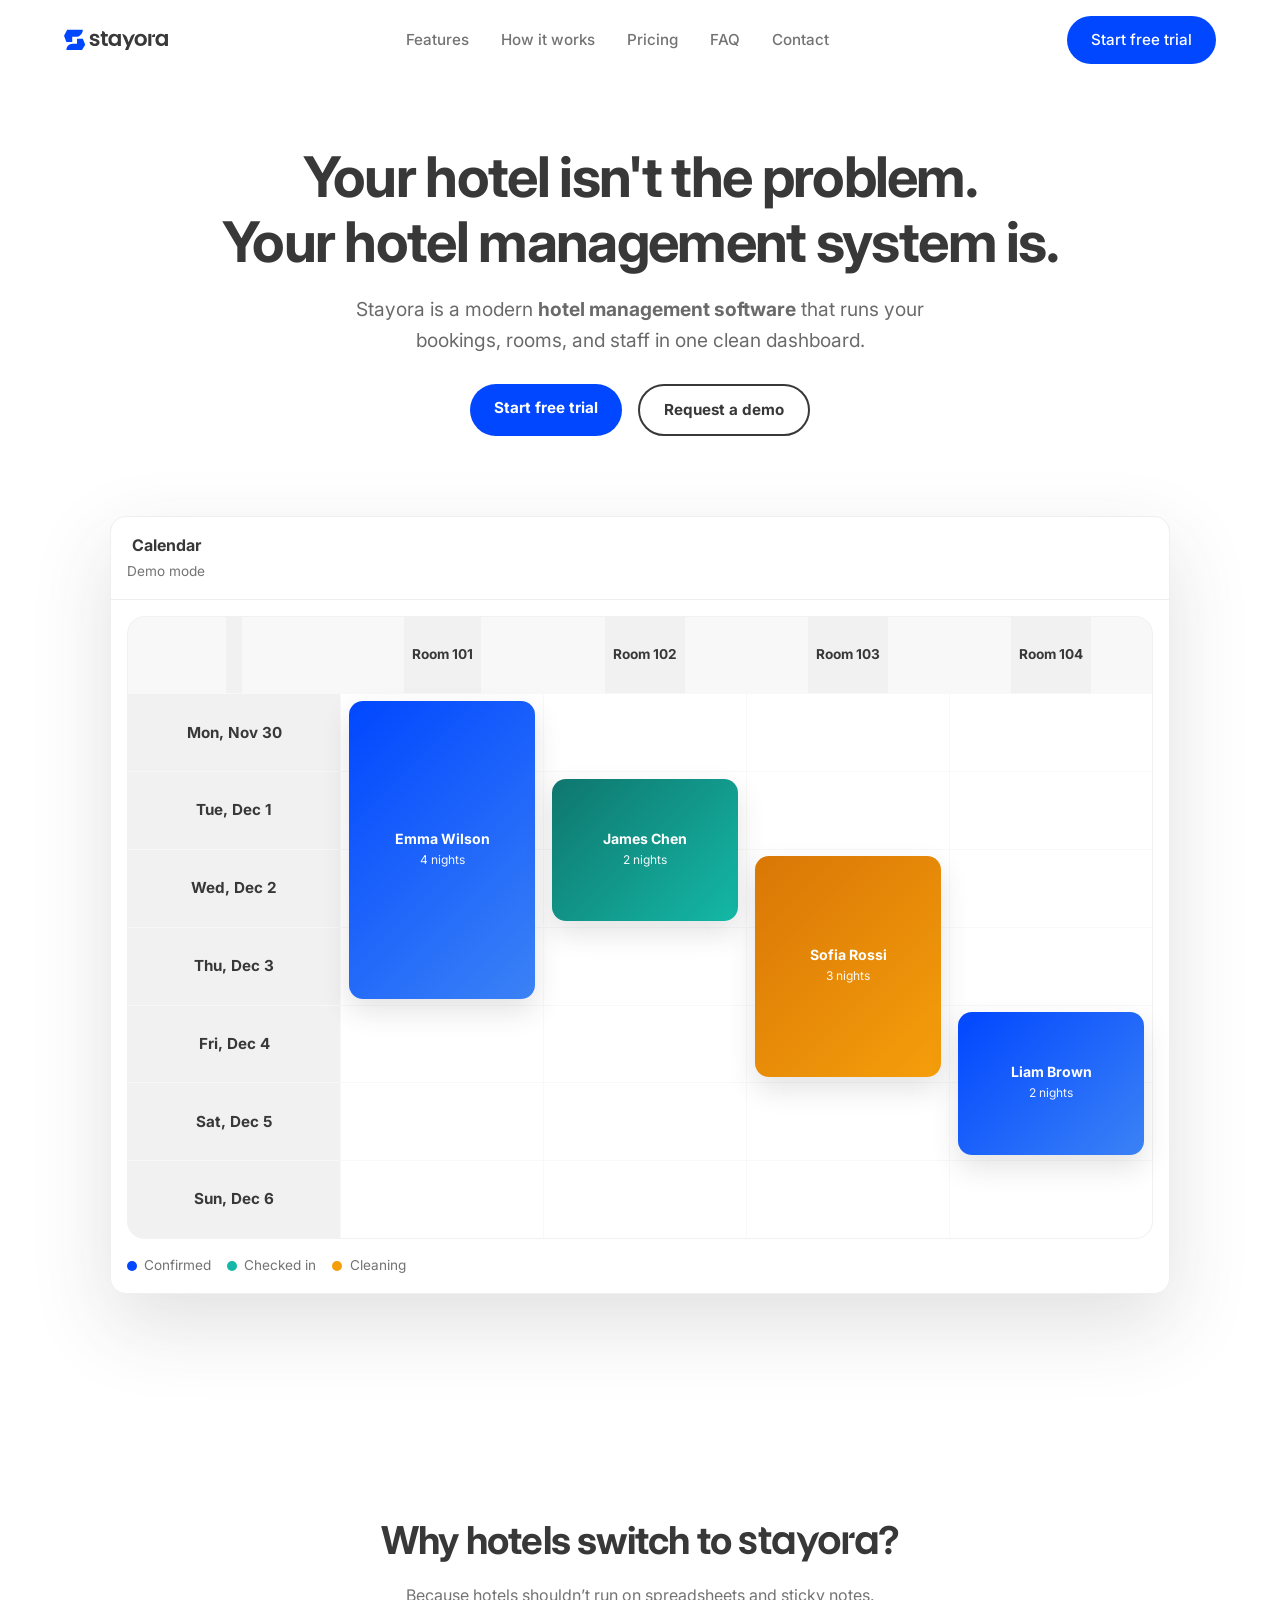
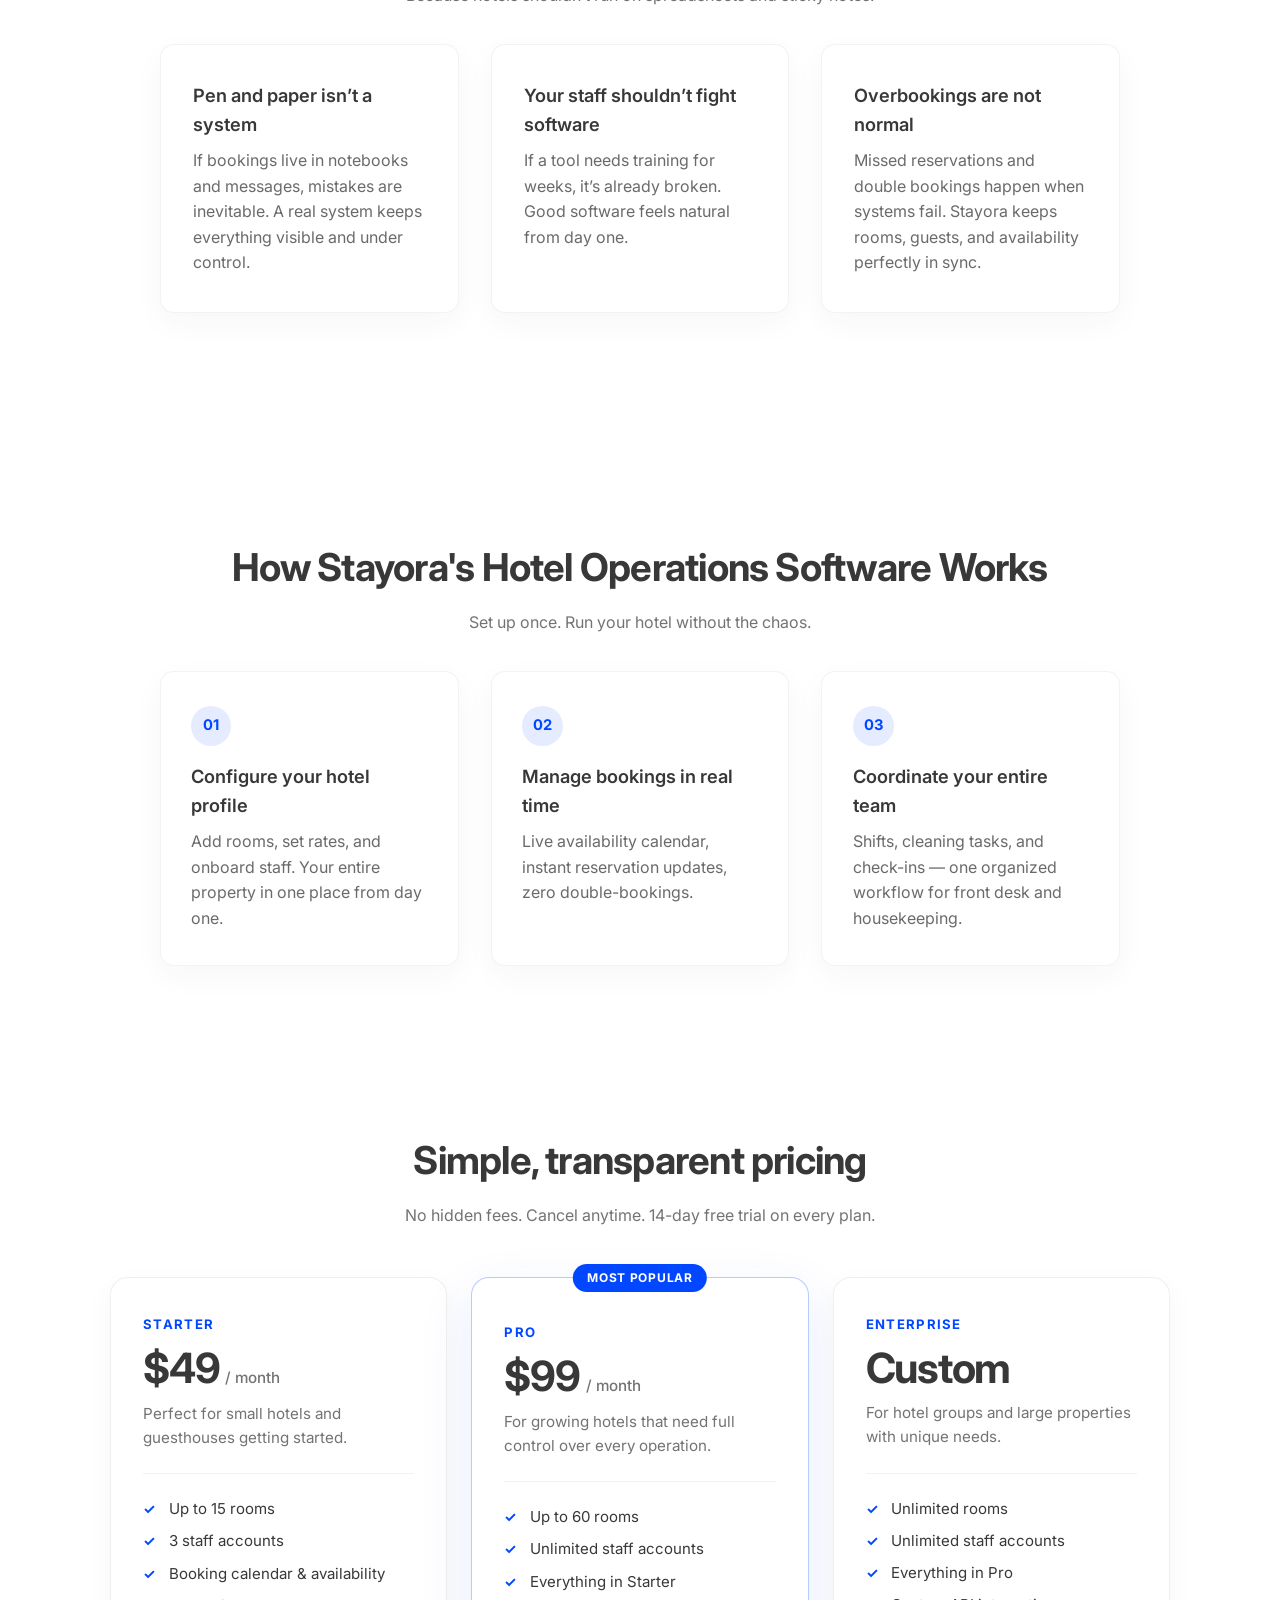
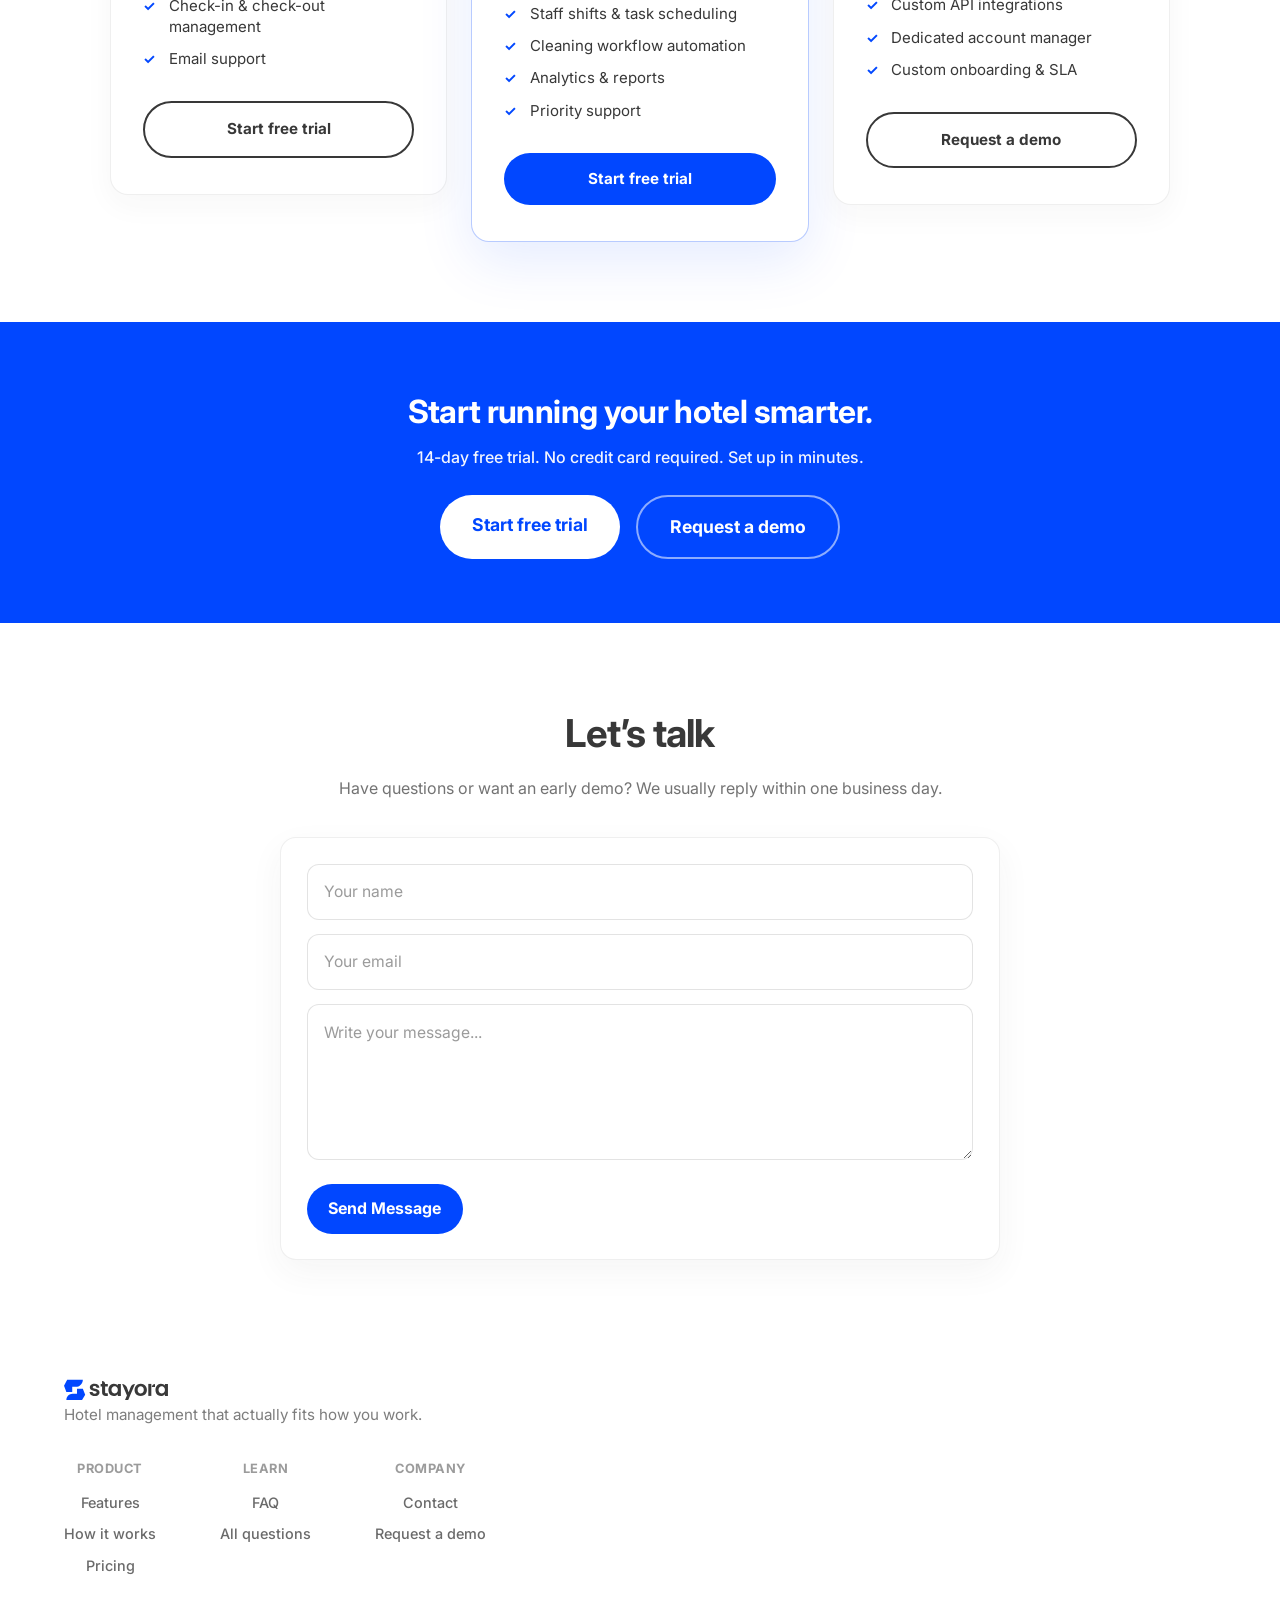
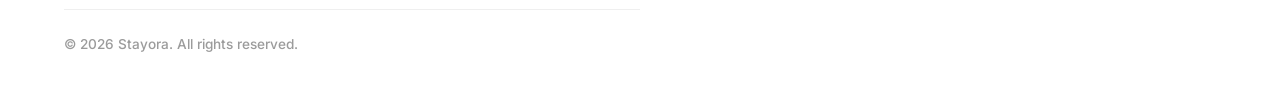
==== index.html @ c115a3bd "resend api key" ====
<!DOCTYPE html>
<html lang="en">
<head>
    <meta charset="UTF-8">
    <meta name="viewport" content="width=device-width, initial-scale=1.0">
    <title>Stayora – Hotel Management Software for Modern Teams</title>
    <meta name="description" content="Stayora is a hotel management platform that runs your bookings, rooms, and staff in one clean dashboard. Plans from $49/month. 14-day free trial, no credit card required.">
    <meta name="keywords" content="hotel management software, hotel PMS, property management system, booking management, hotel staff management, room availability, hotel dashboard">
    <meta name="author" content="Stayora">
    <meta name="robots" content="index, follow, max-snippet:-1, max-image-preview:large, max-video-preview:-1">
    <meta name="theme-color" content="#0f172a">
    <meta name="format-detection" content="telephone=no">
    <link rel="canonical" href="https://www.stayora.ro/">


    <meta property="og:type" content="website">
    <meta property="og:url" content="https://www.stayora.ro/">
    <meta property="og:site_name" content="Stayora">
    <meta property="og:title" content="Stayora – Hotel Management Software for Modern Teams">
    <meta property="og:description" content="Stayora centralizes bookings, rooms, and staff in one clean dashboard. Stop managing chaos — run your hotel the smart way.">
    <meta property="og:image" content="https://www.stayora.ro/public/og-image.png">
    <meta property="og:image:width" content="1200">
    <meta property="og:image:height" content="630">
    <meta property="og:image:alt" content="Stayora hotel management dashboard">
    <meta property="og:locale" content="en_US">

    <meta name="twitter:card" content="summary_large_image">
    <meta name="twitter:site" content="@stayora">
    <meta name="twitter:title" content="Stayora – Hotel Management Software for Modern Teams">
    <meta name="twitter:description" content="Stayora centralizes bookings, rooms, and staff in one clean dashboard. Stop managing chaos — run your hotel the smart way.">
    <meta name="twitter:image" content="https://www.stayora.ro/public/og-image.png">
    <meta name="twitter:image:alt" content="Stayora hotel management dashboard">


    <script type="application/ld+json">
    [
      {
        "@context": "https://schema.org",
        "@type": "WebSite",
        "@id": "https://www.stayora.ro/#website",
        "url": "https://www.stayora.ro/",
        "name": "Stayora",
        "description": "Hotel management software for modern teams",
        "publisher": { "@id": "https://www.stayora.ro/#organization" }
      },
      {
        "@context": "https://schema.org",
        "@type": "Organization",
        "@id": "https://www.stayora.ro/#organization",
        "name": "Stayora",
        "url": "https://www.stayora.ro",
        "logo": {
          "@type": "ImageObject",
          "url": "https://www.stayora.ro/public/logo.svg",
          "width": 200,
          "height": 50
        },
        "contactPoint": {
          "@type": "ContactPoint",
          "contactType": "customer support",
          "availableLanguage": "English"
        }
      },
      {
        "@context": "https://schema.org",
        "@type": "SoftwareApplication",
        "@id": "https://www.stayora.ro/#software",
        "name": "Stayora",
        "url": "https://www.stayora.ro",
        "description": "Stayora is a hotel management platform that centralizes bookings, rooms, and staff in one clean dashboard. Built for modern hotels.",
        "applicationCategory": "BusinessApplication",
        "operatingSystem": "Web",
        "featureList": [
          "Booking management",
          "Room availability calendar",
          "Real-time hotel dashboard",
          "Staff coordination",
          "Check-in and check-out management",
          "Cleaning workflow automation"
        ],
        "offers": [
          {
            "@type": "Offer",
            "name": "Starter",
            "price": "49",
            "priceCurrency": "USD",
            "priceSpecification": {
              "@type": "UnitPriceSpecification",
              "price": "49",
              "priceCurrency": "USD",
              "unitText": "MONTH"
            },
            "description": "For small hotels up to 15 rooms. 14-day free trial included."
          },
          {
            "@type": "Offer",
            "name": "Pro",
            "price": "99",
            "priceCurrency": "USD",
            "priceSpecification": {
              "@type": "UnitPriceSpecification",
              "price": "99",
              "priceCurrency": "USD",
              "unitText": "MONTH"
            },
            "description": "For growing hotels up to 60 rooms. Unlimited staff. Priority support."
          },
          {
            "@type": "Offer",
            "name": "Enterprise",
            "description": "For hotel groups. Unlimited rooms. Custom integrations. Dedicated account manager."
          }
        ],
        "audience": {
          "@type": "Audience",
          "audienceType": "Boutique hotels, guesthouses, independent hotels, B&Bs, small hotel groups"
        },
        "keywords": "hotel management software, hotel PMS, property management system, hotel booking system, hotel operations software, hotel management system",
        "inLanguage": "en",
        "publisher": { "@id": "https://www.stayora.ro/#organization" }
      },
      {
        "@context": "https://schema.org",
        "@type": "FAQPage",
        "@id": "https://www.stayora.ro/#faq",
        "mainEntity": [
          {
            "@type": "Question",
            "name": "What is hotel management software?",
            "acceptedAnswer": {
              "@type": "Answer",
              "text": "Hotel management software is a digital platform that centralizes all core hotel operations — reservations, room availability, guest check-ins and check-outs, staff scheduling, and housekeeping — into a single system. Also referred to as a hotel PMS (Property Management System), it replaces fragmented tools like spreadsheets and paper logs and is the operational backbone of any well-run property."
            }
          },
          {
            "@type": "Question",
            "name": "Is Stayora a property management system (PMS)?",
            "acceptedAnswer": {
              "@type": "Answer",
              "text": "Yes. Stayora is a cloud-based hotel property management system (PMS) designed for independent hotels, boutique properties, and guesthouses. It covers core PMS functions — reservation management, room availability, front desk operations, and guest records — plus built-in staff coordination and housekeeping workflows."
            }
          },
          {
            "@type": "Question",
            "name": "Is Stayora suitable for small hotels and guesthouses?",
            "acceptedAnswer": {
              "@type": "Answer",
              "text": "Absolutely. Stayora was built for small and independent properties. The Starter plan supports up to 15 rooms and is used by B&Bs, guesthouses, boutique hotels, and small inns. Unlike legacy PMS systems that take months to configure, Stayora can be up and running the same afternoon you sign up."
            }
          },
          {
            "@type": "Question",
            "name": "How does Stayora prevent hotel overbookings?",
            "acceptedAnswer": {
              "@type": "Answer",
              "text": "Stayora maintains a real-time availability calendar that updates instantly when a reservation is created, modified, or cancelled. Every room's status is always visible to the entire team, eliminating the double-booking errors that occur when managing reservations across disconnected tools."
            }
          },
          {
            "@type": "Question",
            "name": "What is the difference between Stayora and a traditional hotel PMS?",
            "acceptedAnswer": {
              "@type": "Answer",
              "text": "Traditional hotel PMS systems are legacy software requiring on-premise installation, expensive licensing, and weeks of staff training. Stayora is a modern cloud-based hotel management system with transparent monthly pricing from $49, no installation needed, and an interface staff can learn in a day — plus built-in housekeeping and staff management."
            }
          },
          {
            "@type": "Question",
            "name": "Can I manage hotel housekeeping and staff schedules with Stayora?",
            "acceptedAnswer": {
              "@type": "Answer",
              "text": "Yes. The Pro and Enterprise plans include full staff coordination: shift scheduling, task assignment, and housekeeping status tracking — all visible from the same dashboard your front desk uses for bookings."
            }
          },
          {
            "@type": "Question",
            "name": "How does hotel booking management work in Stayora?",
            "acceptedAnswer": {
              "@type": "Answer",
              "text": "Stayora's hotel booking management system gives you a real-time visual calendar of every room and reservation. You can create bookings, move reservations, adjust dates, mark check-ins, and trigger housekeeping from a single drag-and-drop interface that updates instantly across your entire team."
            }
          }
        ]
      }
    ]
    </script>

    <link rel="preconnect" href="https://fonts.googleapis.com">
    <link rel="preconnect" href="https://fonts.gstatic.com" crossorigin>
    <link href="https://fonts.googleapis.com/css2?family=Inter:ital,wght@0,400;0,500;0,600;0,700;1,400&display=swap" rel="stylesheet">
    <link rel="stylesheet" href="style.css">
    <link rel="icon" href="public/iconWebPhoto.svg" type="image/svg+xml">
</head>
<body class="load-wrap">
    <span id="top" class="page-top-anchor" aria-hidden="true"></span>
    <div class="header-sticky">
    <header class="header load-reveal">
        <a href="#top" class="logo logo-home" aria-label="Stayora – go to top">
            <img src="public/logo.svg" alt="Stayora logo">
        </a>
        <nav class="nav" id="main-nav" aria-label="Main navigation">
            <div class="nav-links">
                <a href="#features" class="nav-link">Features</a>
                <a href="#howItWorks" class="nav-link">How it works</a>
                <a href="#pricing" class="nav-link">Pricing</a>
                <a href="faq.html" class="nav-link">FAQ</a>
                <a href="#contact" class="nav-link" data-inquiry="Contact">Contact</a>
            </div>
            <a href="#pricing" class="btn-primary btn-header">Start free trial</a>
        </nav>
    </header>
    </div>

    <main id="main-content">
    <section class="hero hero-with-demo">
        <div class="hero-inner load-reveal">
            <h1>Your hotel isn't the problem.<br>Your hotel management system is.</h1>
    
            <p class="hero-sub">
                Stayora is a modern <strong>hotel management software</strong> that runs your bookings, rooms, and staff in one clean dashboard.
            </p>
    
            <div class="hero-ctas">
                <a href="#pricing" class="btn-primary">Start free trial</a>
                <a href="#contact" class="btn-secondary" data-inquiry="Demo request">Request a demo</a>
            </div>
        </div>
    
        <div class="hero-demo reveal">
            <div class="calendar-demo-shell">
                
                <div class="calendar-demo-topbar">
                    <div class="calendar-demo-title">
                        <strong>Calendar</strong>
                        <span>Demo mode</span>
                    </div>
                </div>
    
                <div class="calendar-board-wrap">
                    <div class="calendar-board" id="calendarBoard">
                        <div class="calendar-grid" id="calendarGrid"></div>
                        <div class="calendar-bookings-layer" id="calendarBookingsLayer"></div>
                    </div>
                </div>
    
                <div class="calendar-demo-legend">
                    <span><i class="legend-dot confirmed"></i> Confirmed</span>
                    <span><i class="legend-dot checkedin"></i> Checked in</span>
                    <span><i class="legend-dot cleaning"></i> Cleaning</span>
                </div>
            </div>
        </div>
    </section>

    <section class="why-section reveal" id="features">
        <div class="why-inner">
            <h2 class="why-heading">Why hotels switch to <span class="why-brand"><img src="./public/writing.svg" alt="Stayora" width="120" height="28"></span>?</h2>
            <p class="how-sub">Because hotels shouldn’t run on spreadsheets and sticky notes.</p>
            <div class="why-grid">
                <div class="why-item">
                    <h3>Pen and paper isn’t a system</h3>
                    <p>If bookings live in notebooks and messages, mistakes are inevitable. A real system keeps everything visible and under control.</p>
                </div>
                <div class="why-item">
                    <h3>Your staff shouldn’t fight software</h3>
                    <p>If a tool needs training for weeks, it’s already broken. Good software feels natural from day one.</p>
                </div>
                <div class="why-item">
                    <h3>Overbookings are not normal</h3>
                    <p>Missed reservations and double bookings happen when systems fail. Stayora keeps rooms, guests, and availability perfectly in sync.</p>
                </div>
            </div>
        </div>
    </section>


    <section class="how-section reveal" id="howItWorks">
        <div class="how-inner">
            <h2>How Stayora's Hotel Operations Software Works</h2>
            <p class="how-sub">Set up once. Run your hotel without the chaos.</p>

            <div class="how-steps">
                <article class="how-step">
                    <span class="how-step-number">01</span>
                    <h3>Configure your hotel profile</h3>
                    <p>Add rooms, set rates, and onboard staff. Your entire property in one place from day one.</p>
                </article>

                <article class="how-step">
                    <span class="how-step-number">02</span>
                    <h3>Manage bookings in real time</h3>
                    <p>Live availability calendar, instant reservation updates, zero double-bookings.</p>
                </article>

                <article class="how-step">
                    <span class="how-step-number">03</span>
                    <h3>Coordinate your entire team</h3>
                    <p>Shifts, cleaning tasks, and check-ins — one organized workflow for front desk and housekeeping.</p>
                </article>
            </div>
        </div>
    </section>


    <section class="pricing-section reveal" id="pricing" aria-labelledby="pricing-heading">
        <div class="pricing-inner">
            <h2 id="pricing-heading">Simple, transparent pricing</h2>
            <p class="how-sub">No hidden fees. Cancel anytime. 14-day free trial on every plan.</p>

            <div class="pricing-grid">

                <div class="pricing-card">
                    <span class="pricing-tier">Starter</span>
                    <div class="pricing-amount">
                        <span class="pricing-price">$49</span>
                        <span class="pricing-period">&thinsp;/ month</span>
                    </div>
                    <p class="pricing-desc">Perfect for small hotels and guesthouses getting started.</p>
                    <ul class="pricing-features">
                        <li>Up to 15 rooms</li>
                        <li>3 staff accounts</li>
                        <li>Booking calendar &amp; availability</li>
                        <li>Check-in &amp; check-out management</li>
                        <li>Email support</li>
                    </ul>
                    <a href="#contact" class="btn-secondary pricing-btn" data-inquiry="Offer: Starter free trial">Start free trial</a>
                </div>

                <div class="pricing-card pricing-card--featured">
                    <span class="pricing-badge">Most popular</span>
                    <span class="pricing-tier">Pro</span>
                    <div class="pricing-amount">
                        <span class="pricing-price">$99</span>
                        <span class="pricing-period">&thinsp;/ month</span>
                    </div>
                    <p class="pricing-desc">For growing hotels that need full control over every operation.</p>
                    <ul class="pricing-features">
                        <li>Up to 60 rooms</li>
                        <li>Unlimited staff accounts</li>
                        <li>Everything in Starter</li>
                        <li>Staff shifts &amp; task scheduling</li>
                        <li>Cleaning workflow automation</li>
                        <li>Analytics &amp; reports</li>
                        <li>Priority support</li>
                    </ul>
                    <a href="#contact" class="btn-primary pricing-btn" data-inquiry="Offer: Pro free trial">Start free trial</a>
                </div>

                <div class="pricing-card">
                    <span class="pricing-tier">Enterprise</span>
                    <div class="pricing-amount">
                        <span class="pricing-price">Custom</span>
                    </div>
                    <p class="pricing-desc">For hotel groups and large properties with unique needs.</p>
                    <ul class="pricing-features">
                        <li>Unlimited rooms</li>
                        <li>Unlimited staff accounts</li>
                        <li>Everything in Pro</li>
                        <li>Custom API integrations</li>
                        <li>Dedicated account manager</li>
                        <li>Custom onboarding &amp; SLA</li>
                    </ul>
                    <a href="#contact" class="btn-secondary pricing-btn" data-inquiry="Offer: Enterprise demo">Request a demo</a>
                </div>

            </div>
        </div>
    </section>

    

    <section class="cta-final reveal" id="cta">
        <h2>Start running your hotel smarter.</h2>
        <p>14-day free trial. No credit card required. Set up in minutes.</p>
        <div class="cta-buttons">
            <a href="#pricing" class="btn-primary btn-large">Start free trial</a>
            <a href="#contact" class="btn-outline btn-large" data-inquiry="Demo request">Request a demo</a>
        </div>
    </section>



    <section class="contact-section reveal" id="contact">
        <div class="contact-inner">
            <h2>Let’s talk</h2>
            <p class="contact-sub">
                Have questions or want an early demo? We usually reply within one business day.
            </p>
    
            <form class="contact-form">
                <input type="hidden" name="inquiryType" value="General contact">
                <div class="form-row">
                    <input class="contact-input" type="text" name="name" placeholder="Your name" required>
                </div>
    
                <div class="form-row">
                    <input class="contact-input" type="email" name="email" placeholder="Your email" required>
                </div>
    
                <div class="form-row">
                    <textarea class="contact-textarea" name="message" placeholder="Write your message..." rows="5" required></textarea>
                </div>
    
                <button type="submit" class="contact-btn">Send Message</button>
            </form>
        </div>
    </section>

    </main>

    <footer class="footer reveal" id="site-footer">
        <div class="footer-brand">
            <a href="#top" class="logo logo-home" aria-label="Stayora – go to top">
                <img src="public/logo.svg" alt="Stayora logo">
            </a>
            <p class="footer-tagline">Hotel management that actually fits how you work.</p>
        </div>
        <div class="footer-links">
            <div class="footer-col">
                <span class="footer-col-title">Product</span>
                <a href="#features">Features</a>
                <a href="#howItWorks">How it works</a>
                <a href="#pricing">Pricing</a>
            </div>
            <div class="footer-col">
                <span class="footer-col-title">Learn</span>
                <a href="faq.html">FAQ</a>
                <a href="faq.html#faq">All questions</a>
            </div>
            <div class="footer-col">
                <span class="footer-col-title">Company</span>
                <a href="#contact" data-inquiry="Contact">Contact</a>
                <a href="#contact" data-inquiry="Demo request">Request a demo</a>
            </div>
        </div>
        <div class="footer-bottom">
            <p class="footer-copy">© 2026 Stayora. All rights reserved.</p>
        </div>
    </footer>
    <script src="script.js"></script>
</body>
</html>
---- style.css ----
:root {
    --color-primary: #0147ff;
    --color-primary-hover: #013fe3;
    --color-text: #383838;
    --color-text-muted: rgba(56, 56, 56, 0.7);
}

* {
    margin: 0;
    padding: 0;
    box-sizing: border-box;
}

html {
    scroll-behavior: smooth;
}

body {
    font-family: "Inter", sans-serif;
    font-weight: 400;
    color: var(--color-text);
    /* background: linear-gradient(
        165deg,
        rgba(1, 71, 255, 0.14) 0%,
        rgba(1, 71, 255, 0.1) 22%,
        rgba(255, 255, 255, 1) 46%,
        rgba(1, 71, 255, 0.07) 70%,
        rgba(255, 255, 255, 1) 100%
    ); */
    background:white; 
    background-attachment: fixed;
    min-height: 100vh;
    line-height: 1.6;
    -webkit-font-smoothing: antialiased;
}

a {
    color: inherit;
    text-decoration: none;
}

button {
    font-family: inherit;
    cursor: pointer;
}

.page-top-anchor {
    position: absolute;
    top: 0;
    left: 0;
    width: 1px;
    height: 1px;
    pointer-events: none;
}

#features,
#howItWorks,
#pricing,
#about,
#faq,
#contact {
    scroll-margin-top: 96px;
}

.header-sticky {
    position: sticky;
    top: 0;
    z-index: 100;
    background: #fff;
    border-bottom: 1px solid transparent;
    transition: border-color 0.2s, box-shadow 0.2s;
}

.header-sticky.is-scrolled {
    border-bottom-color: rgba(56, 56, 56, 0.08);
    box-shadow: 0 1px 0 rgba(56, 56, 56, 0.04);
}

.header {
    display: grid;
    grid-template-columns: auto 1fr auto;
    align-items: center;
    max-width: 1200px;
    margin: 0 auto;
    padding: 1rem 1.5rem;
}

.logo {
    justify-self: start;
    display: flex;
    align-items: center;
    height: 100%;
}

.logo img {
    height: 28px;
    width: auto;
    display: block;
    object-fit: contain;
    transition: transform 0.2s ease, opacity 0.2s ease;
}

.logo img:hover {
    transform: scale(1.03);
    opacity: 0.9;
}

.nav {
    display: contents;
}

.nav-links {
    display: flex;
    gap: 2rem;
    justify-content: center;
}

.nav a {
    font-size: 0.95rem;
    font-weight: 500;
    color: var(--color-text-muted);
    transition: color 0.2s;
}

.nav a:hover {
    color: var(--color-text);
}

.nav .nav-link {
    opacity: 0;
    transform: translateY(-10px);
    transition: opacity 0.4s ease-out, transform 0.4s ease-out, color 0.2s;
}

.load-wrap.loaded .nav .nav-link:nth-child(1) { transition-delay: 0.08s; }
.load-wrap.loaded .nav .nav-link:nth-child(2) { transition-delay: 0.14s; }
.load-wrap.loaded .nav .nav-link:nth-child(3) { transition-delay: 0.2s; }
.load-wrap.loaded .nav .nav-link:nth-child(4) { transition-delay: 0.26s; }

.load-wrap.loaded .nav .nav-link {
    opacity: 1;
    transform: translateY(0);
}

.btn-primary {
    display: inline-block;
    padding: 0.75rem 1.5rem;
    background: var(--color-primary);
    color: #fff;
    font-weight: 700;
    font-size: 0.95rem;
    border: none;
    border-radius: 999px;
    transition: background 0.2s, transform 0.15s;
}

.btn-primary:hover {
    background: var(--color-primary-hover);
    transform: translateY(-1px);
}

.btn-secondary {
    display: inline-block;
    padding: 0.75rem 1.5rem;
    background: transparent;
    color: var(--color-text);
    font-weight: 700;
    font-size: 0.95rem;
    border: 2px solid var(--color-text);
    border-radius: 999px;
    transition: background 0.2s, color 0.2s;
}

.btn-secondary:hover {
    background: var(--color-text);
    color: #fff;
}

.btn-header {
    margin-left: auto;
}

.nav .btn-primary {
    color: #fff;
    margin-left: auto;
}

.nav .btn-primary:hover {
    color: #fff;
}

.btn-large {
    padding: 1rem 2rem;
    font-size: 1.1rem;
}

.cta-waitlist {
    justify-self: end;
}

.hero {
    max-width: 1200px;
    margin: 0 auto;
    padding: 4rem 1.5rem 5rem;
    text-align: center;
}

.hero-with-demo {
    display: flex;
    flex-direction: column;
    align-items: center;
}

.hero-inner {
    margin-bottom: 3rem;
}

.hero h1 {
    font-size: clamp(2.25rem, 5vw, 3.5rem);
    font-weight: 700;
    color: var(--color-text);
    margin-bottom: 1.25rem;
    letter-spacing: -0.03em;
    line-height: 1.15;
}

.hero-sub {
    font-size: clamp(1rem, 2vw, 1.2rem);
    color: rgba(56, 56, 56, 0.75);
    max-width: 36rem;
    margin: 0 auto 1.75rem;
}

.hero-ctas {
    display: flex;
    gap: 1rem;
    justify-content: center;
    flex-wrap: wrap;
}

.hero-demo {
    width: 100%;
    max-width: 1060px;
    margin-top: 2rem;
}

.hero-demo .calendar-demo-shell {
    border-radius: 16px;
    box-shadow: 0 30px 80px rgba(56, 56, 56, 0.15);
}

.why-section {
    max-width: 1200px;
    margin: 0 auto;
    padding: 3.5rem 1.5rem 4rem;
}

.why-inner {
    max-width: 960px;
    margin: 0 auto;
    padding-top: 5rem;
    text-align: left;
}

.section-kicker {
    font-size: 0.8rem;
    font-weight: 700;
    text-transform: uppercase;
    letter-spacing: 0.12em;
    color: var(--color-primary);
    margin-bottom: 0.5rem;
}

.why-section h2 {
    font-size: clamp(1.9rem, 3vw, 2.4rem);
    font-weight: 700;
    letter-spacing: -0.02em;
    color: var(--color-text);
    margin-bottom: 0.75rem;
    text-align: center;
}

.why-sub {
    font-size: 1rem;
    color: var(--color-text-muted);
    max-width: 40rem;
    margin-bottom: 2rem;
}

.why-heading .why-brand img {
    padding-top: 0.1rem;
    height: 2.25rem;
    width: auto;
    display: inline-block;
    vertical-align: middle;
}

.why-grid {
    display: grid;
    grid-template-columns: repeat(3, minmax(0, 1fr));
    gap: 2rem;
}

.why-item {
    background: #ffffff;
    border-radius: 14px;
    border: 1px solid rgba(56, 56, 56, 0.06);
    padding: 2.25rem 2rem;
    min-height: 240px;
    box-shadow: 0 10px 30px rgba(56, 56, 56, 0.04);
    opacity: 0;
    transform: translateY(18px);
    transition:
        opacity 0.5s ease,
        transform 0.5s ease,
        box-shadow 0.18s ease,
        border-color 0.18s ease;
}

.why-item:hover {
    transform: translateY(-3px);
    box-shadow: 0 16px 40px rgba(56, 56, 56, 0.08);
    border-color: rgba(1, 71, 255, 0.14);
}

.why-section.reveal.in-view .why-item {
    opacity: 1;
    transform: translateY(0);
}

.why-section.reveal.in-view .why-item:nth-child(1) { transition-delay: 0.08s; }
.why-section.reveal.in-view .why-item:nth-child(2) { transition-delay: 0.16s; }
.why-section.reveal.in-view .why-item:nth-child(3) { transition-delay: 0.24s; }

.why-item h3 {
    font-size: 1.14rem;
    font-weight: 600;
    margin-bottom: 0.55rem;
    color: var(--color-text);
}

.why-item p {
    font-size: 1rem;
    color: rgba(56, 56, 56, 0.75);
    line-height: 1.6;
}

.how-section {
    max-width: 1200px;
    margin: 0 auto;
    padding: 10rem 1.5rem 4.25rem;
}

.how-inner {
    max-width: 960px;
    margin: 0 auto;
}

.how-section h2 {
    font-size: clamp(1.9rem, 3vw, 2.4rem);
    font-weight: 700;
    letter-spacing: -0.02em;
    color: var(--color-text);
    text-align: center;
    margin-bottom: 0.75rem;
}

.how-sub {
    text-align: center;
    font-size: 1rem;
    color: var(--color-text-muted);
    max-width: 42rem;
    margin: 0 auto 2.2rem;
}

.how-steps {
    display: grid;
    grid-template-columns: repeat(3, minmax(0, 1fr));
    gap: 2rem;
}

.how-step {
    background: #fff;
    border-radius: 14px;
    border: 1px solid rgba(56, 56, 56, 0.06);
    padding: 2.1rem 1.9rem;
    min-height: 240px;
    box-shadow: 0 10px 30px rgba(56, 56, 56, 0.04);
    opacity: 0;
    transform: translateY(16px);
    transition:
        opacity 0.5s ease,
        transform 0.5s ease,
        box-shadow 0.18s ease,
        border-color 0.18s ease;
}

.how-step:hover {
    transform: translateY(-3px);
    box-shadow: 0 16px 40px rgba(56, 56, 56, 0.08);
    border-color: rgba(1, 71, 255, 0.14);
}

.how-step-number {
    display: inline-flex;
    align-items: center;
    justify-content: center;
    min-width: 2.5rem;
    height: 2.5rem;
    padding: 0 0.7rem;
    margin-bottom: 1rem;
    border-radius: 999px;
    background: rgba(1, 71, 255, 0.1);
    color: var(--color-primary);
    font-size: 0.92rem;
    font-weight: 700;
}

.how-step h3 {
    font-size: 1.14rem;
    font-weight: 600;
    margin-bottom: 0.55rem;
    color: var(--color-text);
}

.how-step p {
    font-size: 1rem;
    color: rgba(56, 56, 56, 0.75);
    line-height: 1.6;
}

.how-section.reveal.in-view .how-step {
    opacity: 1;
    transform: translateY(0);
}

.how-section.reveal.in-view .how-step:nth-child(1) { transition-delay: 0.08s; }
.how-section.reveal.in-view .how-step:nth-child(2) { transition-delay: 0.16s; }
.how-section.reveal.in-view .how-step:nth-child(3) { transition-delay: 0.24s; }

.contact-section {
    max-width: 1200px;
    margin: 0 auto;
    padding: 5rem 1.5rem 4.25rem;
}

.contact-inner {
    max-width: 960px;
    margin: 0 auto;
}

.contact-section h2 {
    font-size: clamp(1.9rem, 3vw, 2.4rem);
    font-weight: 700;
    letter-spacing: -0.02em;
    color: var(--color-text);
    text-align: center;
    margin-bottom: 0.75rem;
}

.contact-sub {
    text-align: center;
    font-size: 1rem;
    color: var(--color-text-muted);
    max-width: 42rem;
    margin: 0 auto 2.2rem;
}

.contact-form {
    max-width: 720px;
    margin: 0 auto;
    background: #fff;
    border: 1px solid rgba(56, 56, 56, 0.08);
    border-radius: 16px;
    padding: 1.6rem;
    box-shadow: 0 12px 34px rgba(56, 56, 56, 0.05);
}

.form-row + .form-row {
    margin-top: 0.9rem;
}

.contact-input,
.contact-textarea {
    width: 100%;
    border: 1px solid rgba(56, 56, 56, 0.14);
    border-radius: 12px;
    background: #fff;
    color: var(--color-text);
    font: inherit;
    font-size: 0.98rem;
    padding: 0.9rem 1rem;
    outline: none;
    transition: border-color 0.18s ease, box-shadow 0.18s ease;
}

.contact-textarea {
    min-height: 130px;
    resize: vertical;
}

.contact-input::placeholder,
.contact-textarea::placeholder {
    color: rgba(56, 56, 56, 0.5);
}

.contact-input:focus,
.contact-textarea:focus {
    border-color: rgba(1, 71, 255, 0.45);
    box-shadow: 0 0 0 3px rgba(1, 71, 255, 0.12);
}

.contact-btn {
    margin-top: 1rem;
    display: inline-flex;
    align-items: center;
    justify-content: center;
    min-height: 46px;
    padding: 0.75rem 1.35rem;
    border: none;
    border-radius: 999px;
    background: var(--color-primary);
    color: #fff;
    font: inherit;
    font-weight: 700;
    transition: background 0.2s ease, transform 0.15s ease;
}

.contact-btn:hover {
    background: var(--color-primary-hover);
    transform: translateY(-1px);
}

.load-wrap .header.load-reveal,
.load-wrap .hero .load-reveal {
    opacity: 0;
    transform: translateY(24px);
    transition: opacity 0.6s ease-out, transform 0.6s ease-out;
}

.load-wrap.loaded .header.load-reveal,
.load-wrap.loaded .hero .load-reveal {
    opacity: 1;
    transform: translateY(0);
}

.reveal {
    opacity: 0;
    transform: translateY(40px);
    transition: opacity 0.7s cubic-bezier(0.22, 1, 0.36, 1), transform 0.7s cubic-bezier(0.22, 1, 0.36, 1);
}

.reveal.in-view {
    opacity: 1;
    transform: translateY(0);
}

.calendar-demo-shell {
    background: rgba(255, 255, 255, 0.92);
    border: 1px solid rgba(56, 56, 56, 0.08);
    border-radius: 20px;
    box-shadow: 0 20px 50px rgba(56, 56, 56, 0.08);
    overflow: hidden;
}

.calendar-demo-shell:hover {
    box-shadow: 0 24px 60px rgba(56, 56, 56, 0.1);
}

.calendar-demo-topbar {
    display: flex;
    align-items: center;
    justify-content: space-between;
    gap: 1rem;
    padding: 1rem;
    border-bottom: 1px solid rgba(56, 56, 56, 0.08);
    flex-wrap: wrap;
}

.calendar-demo-title {
    display: flex;
    flex-direction: column;
    gap: 0.15rem;
}

.calendar-demo-title strong {
    font-size: 1rem;
    font-weight: 700;
}

.calendar-demo-title span {
    font-size: 0.85rem;
    color: var(--color-text-muted);
}

.calendar-board-wrap {
    overflow-x: visible;
    padding: 1rem;
}

.calendar-board {
    position: relative;
    width: 100%;
}

.calendar-grid {
    display: grid;
    grid-template-columns: minmax(110px, 1.05fr) repeat(4, minmax(0, 1fr));
    grid-auto-rows: clamp(62px, 6vw, 78px);
    gap: 1px;
    background: rgba(56, 56, 56, 0.03);
    border: 1px solid rgba(56, 56, 56, 0.03);
    border-radius: 18px;
    overflow: hidden;
}

.calendar-cell {
    background: #fff;
    position: relative;
}

.calendar-cell.header {
    min-height: 58px;
    background: rgba(56, 56, 56, 0.03);
    font-size: 0.85rem;
    font-weight: 700;
    display: flex;
    align-items: center;
    justify-content: center;
    text-align: center;
    padding: 0.5rem;
}

.calendar-cell.day-label {
    display: flex;
    align-items: center;
    justify-content: center;
    background: rgba(56, 56, 56, 0.03);
    font-size: 0.95rem;
    font-weight: 700;
    padding: 0.5rem;
    text-align: center;
}

.calendar-cell.dropzone.drag-over {
    background: rgba(1, 71, 255, 0.1);
    box-shadow:
        inset 0 0 0 2px rgba(1, 71, 255, 0.22),
        inset 0 0 24px rgba(1, 71, 255, 0.08);
}

.calendar-cell.dropzone.drag-over-invalid {
    cursor: not-allowed;
    background: rgba(220, 38, 38, 0.08);
    box-shadow:
        inset 0 0 0 2px rgba(220, 38, 38, 0.28),
        inset 0 0 20px rgba(220, 38, 38, 0.06);
}

.calendar-bookings-layer {
    position: absolute;
    inset: 0;
    pointer-events: none;
}

.booking-bar {
    position: absolute;
    border-radius: 14px;
    color: #fff;
    padding: 0.7rem 0.75rem;
    display: flex;
    flex-direction: column;
    justify-content: center;
    box-shadow: 0 12px 28px rgba(56, 56, 56, 0.14);
    cursor: grab;
    pointer-events: auto;
    user-select: none;
    overflow: hidden;
    transition:
        transform 0.18s ease,
        box-shadow 0.22s ease,
        opacity 0.18s ease,
        left 0.22s ease,
        top 0.22s ease,
        height 0.22s ease;
    will-change: transform, left, top, height;
}

.booking-bar:hover {
    transform: translateY(-2px) scale(1.01);
    box-shadow: 0 18px 36px rgba(56, 56, 56, 0.2);
}

.booking-bar.is-dragging {
    opacity: 0.55;
    transform: scale(1.02);
    box-shadow: 0 22px 44px rgba(1, 71, 255, 0.18);
    z-index: 5;
}

.booking-bar:active {
    cursor: grabbing;
}

.booking-bar.confirmed {
    background: linear-gradient(135deg, #0147ff, #3b82f6);
}

.booking-bar.checkedin {
    background: linear-gradient(135deg, #0f766e, #14b8a6);
}

.booking-bar.cleaning {
    background: linear-gradient(135deg, #d97706, #f59e0b);
}

.booking-guest {
    font-size: 0.88rem;
    font-weight: 700;
    line-height: 1.1;
    overflow: hidden;
    text-overflow: ellipsis;
}

.booking-meta {
    margin-top: 0.22rem;
    font-size: 0.75rem;
    opacity: 0.94;
    overflow: hidden;
    text-overflow: ellipsis;
}

.calendar-demo-legend {
    display: flex;
    flex-wrap: wrap;
    gap: 1rem;
    padding: 0 1rem 1rem;
    font-size: 0.85rem;
    color: var(--color-text-muted);
}

.calendar-demo-legend span {
    display: inline-flex;
    align-items: center;
    gap: 0.45rem;
}

.legend-dot {
    width: 10px;
    height: 10px;
    border-radius: 50%;
    display: inline-block;
}

.legend-dot.confirmed { background: #0147ff; }
.legend-dot.checkedin { background: #14b8a6; }
.legend-dot.cleaning { background: #f59e0b; }

.cta-final {
    background: var(--color-primary);
    color: #fff;
    text-align: center;
    padding: 4rem 1.5rem;
}

.cta-final h2 {
    font-size: clamp(1.5rem, 3vw, 2rem);
    font-weight: 700;
    margin-bottom: 0.5rem;
    letter-spacing: -0.02em;
}

.cta-final p {
    font-size: 1rem;
    font-weight: 500;
    opacity: 0.95;
    margin-bottom: 1.5rem;
}

.cta-final .btn-primary {
    background: #fff;
    color: var(--color-primary);
}

.cta-final .btn-primary:hover {
    background: rgba(255, 255, 255, 0.9);
    color: var(--color-primary-hover);
}

.footer {
    max-width: 1200px;
    margin: 0 auto;
    padding: 3rem 1.5rem 2rem;
}

.footer-brand {
    margin-bottom: 2rem;
}

.footer-tagline {
    font-size: 0.95rem;
    color: rgba(56, 56, 56, 0.65);
    max-width: 28rem;
    line-height: 1.5;
}

.footer-links {
    display: flex;
    gap: 4rem;
    flex-wrap: wrap;
    margin-bottom: 2rem;
}

.footer-col {
    display: flex;
    flex-direction: column;
    align-items: center;
    gap: 0.5rem;
}

.footer-col-title {
    font-size: 0.8rem;
    font-weight: 700;
    color: rgba(56, 56, 56, 0.5);
    text-transform: uppercase;
    letter-spacing: 0.04em;
    margin-bottom: 0.25rem;
}

.footer-col a {
    font-size: 0.9rem;
    font-weight: 500;
    color: rgba(56, 56, 56, 0.75);
    transition: color 0.2s;
}

.footer-col a:hover {
    color: var(--color-primary);
}

.footer-bottom {
    padding-top: 1.5rem;
    border-top: 1px solid rgba(56, 56, 56, 0.08);
    width: 100%;
    max-width: 36rem;
}

.footer-copy {
    font-size: 0.85rem;
    font-weight: 500;
    color: rgba(56, 56, 56, 0.5);
}

/* ── Active nav link (current page) ─────────────────── */
.nav-link--active {
    color: var(--color-primary) !important;
}

/* ── Inner page hero ─────────────────────────────────── */
.page-hero {
    max-width: 1200px;
    margin: 0 auto;
    padding: 5rem 1.5rem 4rem;
    text-align: center;
}

.page-hero-inner {
    max-width: 700px;
    margin: 0 auto;
}

.page-hero-kicker {
    display: inline-block;
    font-size: 0.78rem;
    font-weight: 700;
    text-transform: uppercase;
    letter-spacing: 0.12em;
    color: var(--color-primary);
    background: rgba(1, 71, 255, 0.08);
    padding: 0.3rem 0.85rem;
    border-radius: 999px;
    margin-bottom: 1.25rem;
}

.page-hero h1 {
    font-size: clamp(2rem, 4.5vw, 3rem);
    font-weight: 700;
    letter-spacing: -0.03em;
    line-height: 1.15;
    color: var(--color-text);
    margin-bottom: 1rem;
}

.page-hero-sub {
    font-size: clamp(1rem, 2vw, 1.15rem);
    color: rgba(56, 56, 56, 0.72);
    line-height: 1.65;
    max-width: 32rem;
    margin: 0 auto;
}

/* ── SEO Content Section ─────────────────────────────── */
.seo-section {
    max-width: 1200px;
    margin: 0 auto;
    padding: 5rem 1.5rem 4rem;
}

.seo-inner {
    max-width: 1060px;
    margin: 0 auto;
}

.seo-section h2 {
    font-size: clamp(1.9rem, 3vw, 2.4rem);
    font-weight: 700;
    letter-spacing: -0.02em;
    color: var(--color-text);
    text-align: center;
    margin-bottom: 0.75rem;
}

.seo-grid {
    display: grid;
    grid-template-columns: repeat(2, 1fr);
    gap: 1.5rem;
    margin-top: 3rem;
}

.seo-card {
    background: #fff;
    border-radius: 14px;
    border: 1px solid rgba(56, 56, 56, 0.06);
    padding: 2.25rem 2rem;
    box-shadow: 0 10px 30px rgba(56, 56, 56, 0.04);
    opacity: 0;
    transform: translateY(18px);
    transition:
        opacity 0.5s ease,
        transform 0.5s ease,
        box-shadow 0.18s ease,
        border-color 0.18s ease;
}

.seo-card:hover {
    transform: translateY(-3px);
    box-shadow: 0 16px 40px rgba(56, 56, 56, 0.08);
    border-color: rgba(1, 71, 255, 0.14);
}

.seo-section.reveal.in-view .seo-card {
    opacity: 1;
    transform: translateY(0);
}

.seo-section.reveal.in-view .seo-card:nth-child(1) { transition-delay: 0.06s; }
.seo-section.reveal.in-view .seo-card:nth-child(2) { transition-delay: 0.12s; }
.seo-section.reveal.in-view .seo-card:nth-child(3) { transition-delay: 0.18s; }
.seo-section.reveal.in-view .seo-card:nth-child(4) { transition-delay: 0.24s; }

.seo-card-kicker {
    display: block;
    font-size: 0.75rem;
    font-weight: 700;
    text-transform: uppercase;
    letter-spacing: 0.1em;
    color: var(--color-primary);
    margin-bottom: 0.5rem;
}

.seo-card h3 {
    font-size: 1.1rem;
    font-weight: 600;
    color: var(--color-text);
    margin-bottom: 0.75rem;
    line-height: 1.35;
}

.seo-card p {
    font-size: 0.97rem;
    color: rgba(56, 56, 56, 0.78);
    line-height: 1.72;
    margin: 0;
}

.seo-link {
    color: var(--color-primary);
    font-weight: 600;
    text-decoration: underline;
    text-decoration-color: rgba(1, 71, 255, 0.3);
    text-underline-offset: 3px;
    transition: text-decoration-color 0.2s;
}

.seo-link:hover {
    text-decoration-color: var(--color-primary);
}

/* ── FAQ Section ─────────────────────────────────────── */
.faq-section {
    max-width: 1200px;
    margin: 0 auto;
    padding: 5rem 1.5rem 4.5rem;
}

.faq-inner {
    max-width: 860px;
    margin: 0 auto;
}

.faq-section h2 {
    font-size: clamp(1.9rem, 3vw, 2.4rem);
    font-weight: 700;
    letter-spacing: -0.02em;
    color: var(--color-text);
    text-align: center;
    margin-bottom: 0.75rem;
}

.faq-list {
    display: flex;
    flex-direction: column;
    gap: 0.65rem;
    margin-top: 2.5rem;
}

.faq-item {
    background: #fff;
    border: 1px solid rgba(56, 56, 56, 0.09);
    border-radius: 14px;
    overflow: hidden;
    transition: border-color 0.2s ease, box-shadow 0.2s ease;
}

.faq-item:hover {
    border-color: rgba(1, 71, 255, 0.16);
    box-shadow: 0 6px 20px rgba(56, 56, 56, 0.06);
}

.faq-item[open] {
    border-color: rgba(1, 71, 255, 0.22);
    box-shadow: 0 8px 24px rgba(1, 71, 255, 0.07);
}

.faq-question {
    display: flex;
    align-items: center;
    justify-content: space-between;
    gap: 1rem;
    padding: 1.3rem 1.6rem;
    font-size: 1rem;
    font-weight: 600;
    color: var(--color-text);
    cursor: pointer;
    list-style: none;
    transition: color 0.2s;
    user-select: none;
}

.faq-question::-webkit-details-marker,
.faq-question::marker {
    display: none;
}

.faq-item[open] > .faq-question {
    color: var(--color-primary);
}

.faq-icon {
    width: 24px;
    height: 24px;
    min-width: 24px;
    border-radius: 50%;
    background: rgba(1, 71, 255, 0.08);
    position: relative;
    flex-shrink: 0;
    transition: background 0.2s, transform 0.28s cubic-bezier(0.4, 0, 0.2, 1);
}

.faq-icon::before,
.faq-icon::after {
    content: '';
    position: absolute;
    top: 50%;
    left: 50%;
    background: var(--color-primary);
    border-radius: 2px;
    transform: translate(-50%, -50%);
    transition: opacity 0.2s ease;
}

.faq-icon::before {
    width: 10px;
    height: 2px;
}

.faq-icon::after {
    width: 2px;
    height: 10px;
}

.faq-item[open] .faq-icon {
    background: rgba(1, 71, 255, 0.13);
    transform: rotate(45deg);
}

.faq-answer {
    padding: 0 1.6rem 1.4rem;
    border-top: 1px solid rgba(56, 56, 56, 0.06);
}

.faq-answer p {
    font-size: 0.97rem;
    color: rgba(56, 56, 56, 0.8);
    line-height: 1.78;
    margin: 1rem 0 0;
}

/* ── Pricing ────────────────────────────────────────── */
.pricing-section {
    max-width: 1200px;
    margin: 0 auto;
    padding: 6rem 1.5rem 5rem;
}

.pricing-inner {
    max-width: 1060px;
    margin: 0 auto;
}

.pricing-section h2 {
    font-size: clamp(1.9rem, 3vw, 2.4rem);
    font-weight: 700;
    letter-spacing: -0.02em;
    color: var(--color-text);
    text-align: center;
    margin-bottom: 0.75rem;
}

.pricing-grid {
    display: grid;
    grid-template-columns: repeat(3, minmax(0, 1fr));
    gap: 1.5rem;
    margin-top: 3rem;
    align-items: start;
}

.pricing-card {
    background: #fff;
    border-radius: 18px;
    border: 1px solid rgba(56, 56, 56, 0.08);
    padding: 2.25rem 2rem;
    box-shadow: 0 10px 30px rgba(56, 56, 56, 0.04);
    display: flex;
    flex-direction: column;
    position: relative;
    opacity: 0;
    transform: translateY(18px);
    transition:
        opacity 0.5s ease,
        transform 0.5s ease,
        box-shadow 0.22s ease,
        border-color 0.22s ease;
}

.pricing-card:hover {
    box-shadow: 0 20px 50px rgba(56, 56, 56, 0.1);
    transform: translateY(-3px);
    border-color: rgba(1, 71, 255, 0.14);
}

.pricing-card--featured {
    border-color: rgba(1, 71, 255, 0.28);
    box-shadow: 0 20px 55px rgba(1, 71, 255, 0.1);
    padding-top: 2.75rem;
}

.pricing-card--featured:hover {
    box-shadow: 0 28px 70px rgba(1, 71, 255, 0.18);
    border-color: rgba(1, 71, 255, 0.4);
    transform: translateY(-4px);
}

.pricing-section.reveal.in-view .pricing-card {
    opacity: 1;
    transform: translateY(0);
}

.pricing-section.reveal.in-view .pricing-card:nth-child(1) { transition-delay: 0.08s; }
.pricing-section.reveal.in-view .pricing-card:nth-child(2) { transition-delay: 0.16s; }
.pricing-section.reveal.in-view .pricing-card:nth-child(3) { transition-delay: 0.24s; }

.pricing-badge {
    position: absolute;
    top: -14px;
    left: 50%;
    transform: translateX(-50%);
    background: var(--color-primary);
    color: #fff;
    font-size: 0.75rem;
    font-weight: 700;
    padding: 0.28rem 0.9rem;
    border-radius: 999px;
    letter-spacing: 0.06em;
    text-transform: uppercase;
    white-space: nowrap;
}

.pricing-tier {
    font-size: 0.82rem;
    font-weight: 700;
    text-transform: uppercase;
    letter-spacing: 0.1em;
    color: var(--color-primary);
    margin-bottom: 0.8rem;
    display: block;
}

.pricing-amount {
    display: flex;
    align-items: baseline;
    gap: 0.2rem;
    margin-bottom: 0.75rem;
}

.pricing-price {
    font-size: 2.6rem;
    font-weight: 700;
    letter-spacing: -0.03em;
    color: var(--color-text);
    line-height: 1;
}

.pricing-period {
    font-size: 0.95rem;
    color: var(--color-text-muted);
    font-weight: 500;
}

.pricing-desc {
    font-size: 0.95rem;
    color: var(--color-text-muted);
    line-height: 1.55;
    margin-bottom: 1.5rem;
    padding-bottom: 1.5rem;
    border-bottom: 1px solid rgba(56, 56, 56, 0.07);
}

.pricing-features {
    list-style: none;
    display: flex;
    flex-direction: column;
    gap: 0.7rem;
    margin-bottom: 2rem;
    flex: 1;
}

.pricing-features li {
    font-size: 0.94rem;
    color: var(--color-text);
    display: flex;
    align-items: flex-start;
    gap: 0.6rem;
    line-height: 1.4;
}

.pricing-features li::before {
    content: '✓';
    color: var(--color-primary);
    font-weight: 700;
    font-size: 0.88rem;
    min-width: 1rem;
    margin-top: 1px;
    flex-shrink: 0;
}

.pricing-btn {
    width: 100%;
    text-align: center;
    padding: 0.875rem 1.5rem;
    min-height: 48px;
    display: flex;
    align-items: center;
    justify-content: center;
    font-size: 0.95rem;
}

/* ── CTA final (updated) ─────────────────────────────── */
.cta-buttons {
    display: flex;
    gap: 1rem;
    justify-content: center;
    flex-wrap: wrap;
}

.cta-final .btn-outline {
    display: inline-flex;
    align-items: center;
    justify-content: center;
    padding: 1rem 2rem;
    background: transparent;
    color: #fff;
    font-weight: 700;
    font-size: 1.1rem;
    border: 2px solid rgba(255, 255, 255, 0.55);
    border-radius: 999px;
    transition: background 0.2s, border-color 0.2s;
}

.cta-final .btn-outline:hover {
    background: rgba(255, 255, 255, 0.12);
    border-color: rgba(255, 255, 255, 0.85);
}

/* ── Tablet (≤ 1024px) ─────────────────────────────── */
@media (max-width: 1024px) {
    /* Simple bar: logo + Waitlist only (nav links hidden) */
    .header {
        display: flex;
        justify-content: space-between;
        align-items: center;
        gap: 1rem;
        padding: 0.875rem 1.25rem;
    }

    .nav-links {
        display: none;
    }

    .nav {
        display: flex;
        align-items: center;
        justify-content: flex-end;
        flex-shrink: 0;
    }

    .nav .btn-primary {
        margin: 0;
        padding: 0.65rem 1.2rem;
        font-size: 0.88rem;
    }

    .hero {
        padding: 3rem 1.25rem 3.5rem;
    }

    .hero h1 {
        font-size: clamp(1.75rem, 5vw, 2.5rem);
    }

    .hero-sub {
        font-size: 1rem;
    }

    .why-section {
        padding: 3rem 1.25rem 3.5rem;
    }

    .why-inner {
        padding-top: 3rem;
    }

    .why-grid {
        grid-template-columns: repeat(2, 1fr);
        gap: 1.5rem;
    }

    .why-item {
        min-height: 200px;
    }

    .how-section {
        padding: 4rem 1.25rem 3.5rem;
    }

    .how-steps {
        grid-template-columns: repeat(2, 1fr);
        gap: 1.5rem;
    }

    .how-step {
        min-height: 200px;
    }

    .contact-section {
        padding: 3rem 1.25rem 3.5rem;
    }

    .cta-final {
        padding: 3rem 1.25rem;
    }

    .footer {
        padding: 2.5rem 1.25rem 1.5rem;
    }

    .footer-links {
        gap: 2.5rem;
    }

    .pricing-section {
        padding: 4rem 1.25rem 3.5rem;
    }

    .pricing-grid {
        gap: 1.25rem;
        margin-top: 2.25rem;
    }

    .pricing-card {
        padding: 2rem 1.75rem;
    }

    .pricing-card--featured {
        padding-top: 2.5rem;
    }

    .pricing-price {
        font-size: 2.2rem;
    }

    .page-hero {
        padding: 3.5rem 1.25rem 3rem;
    }

    .seo-section {
        padding: 4rem 1.25rem 3.5rem;
    }

    .seo-grid {
        gap: 1.25rem;
    }

    .faq-section {
        padding: 4rem 1.25rem 3.5rem;
    }
}

/* ── Mobile (≤ 768px) ──────────────────────────────── */
@media (max-width: 768px) {
    .header {
        padding: 0.75rem 1rem;
    }

    .logo img {
        height: 26px;
    }

    .nav .btn-primary {
        padding: 0.6rem 1.1rem;
        font-size: 0.85rem;
        min-height: 44px;
    }

    /* hero */
    .hero {
        padding: 2.5rem 1rem 3rem;
    }

    .hero-inner {
        margin-bottom: 2rem;
    }

    .hero h1 {
        font-size: 1.75rem;
    }

    .hero-sub {
        font-size: 0.95rem;
    }

    .hero-ctas {
        flex-direction: column;
        gap: 0.75rem;
    }

    .hero-ctas .btn-primary,
    .hero-ctas .btn-secondary {
        width: 100%;
        text-align: center;
        padding: 0.875rem 1.5rem;
        min-height: 48px;
    }

    /* features / why */
    .why-section {
        padding: 2.5rem 1rem 3rem;
    }

    .why-inner {
        padding-top: 1.5rem;
        text-align: left;
    }

    .why-grid {
        grid-template-columns: 1fr;
        gap: 1.25rem;
    }

    .why-item {
        min-height: auto;
        padding: 1.75rem 1.5rem;
    }

    /* how it works */
    .how-section {
        padding: 2.5rem 1rem 3rem;
    }

    .how-steps {
        grid-template-columns: 1fr;
        gap: 1.25rem;
    }

    .how-step {
        min-height: auto;
        padding: 1.75rem 1.5rem;
    }

    /* CTA */
    .cta-final {
        padding: 3rem 1rem;
    }

    .cta-final h2 {
        font-size: 1.5rem;
    }

    .cta-final .btn-primary {
        width: 100%;
        max-width: 22rem;
        text-align: center;
    }

    /* contact */
    .contact-section {
        padding: 2.5rem 1rem 3rem;
    }

    .contact-form {
        padding: 1.2rem;
    }

    .contact-btn {
        width: 100%;
        justify-content: center;
    }

    /* pricing */
    .pricing-section {
        padding: 2.5rem 1rem 3rem;
    }

    .pricing-grid {
        grid-template-columns: 1fr;
        gap: 1.25rem;
        margin-top: 2rem;
    }

    .pricing-card--featured {
        order: -1;
    }

    .cta-buttons {
        flex-direction: column;
        align-items: center;
    }

    .cta-final .btn-outline {
        width: 100%;
        max-width: 22rem;
    }

    /* page hero + seo + faq */
    .page-hero {
        padding: 2.5rem 1rem 2rem;
    }

    .seo-section {
        padding: 3rem 1rem 2.5rem;
    }

    .seo-grid {
        grid-template-columns: 1fr;
        gap: 1.25rem;
        margin-top: 2rem;
    }

    .faq-section {
        padding: 2.5rem 1rem 3rem;
    }

    .faq-question {
        padding: 1.15rem 1.35rem;
    }

    .faq-answer {
        padding: 0 1.35rem 1.25rem;
    }

    /* calendar */
    .calendar-board-wrap {
        overflow-x: auto;
    }

    .calendar-board {
        min-width: 700px;
        width: auto;
    }

    .calendar-grid {
        grid-template-columns: 90px repeat(4, 120px);
        grid-auto-rows: 68px;
    }

    /* footer */
    .footer {
        padding: 2.5rem 1rem 1.5rem;
    }

    .footer-links {
        flex-direction: column;
        align-items: center;
        gap: 1.75rem;
    }

    .footer-col {
        align-items: center;
    }
}

/* ── Small mobile (≤ 480px) ────────────────────────── */
@media (max-width: 480px) {
    .header {
        padding: 0.6rem 0.875rem;
    }

    .logo img {
        height: 24px;
    }

    .nav .btn-primary {
        padding: 0.55rem 1rem;
        font-size: 0.8rem;
        min-height: 42px;
    }

    /* hero */
    .hero {
        padding: 2rem 0.875rem 2.5rem;
    }

    .hero h1 {
        font-size: 1.5rem;
    }

    .hero-sub {
        font-size: 0.9rem;
    }

    /* features / why */
    .why-section {
        padding: 2rem 0.875rem 2.5rem;
    }

    .why-item {
        padding: 1.4rem 1.25rem;
    }

    .why-item h3 {
        font-size: 1.05rem;
    }

    /* how it works */
    .how-section {
        padding: 2rem 0.875rem 2.5rem;
    }

    .how-step {
        padding: 1.4rem 1.25rem;
    }

    .how-step h3 {
        font-size: 1.05rem;
    }

    /* CTA */
    .cta-final {
        padding: 2.5rem 0.875rem;
    }

    .cta-final h2 {
        font-size: 1.35rem;
    }

    .cta-final p {
        font-size: 0.95rem;
    }

    .cta-final .btn-primary {
        max-width: 100%;
        padding: 0.9rem 1.5rem;
    }

    /* pricing */
    .pricing-section {
        padding: 2rem 0.875rem 2.5rem;
    }

    .pricing-card {
        padding: 1.75rem 1.5rem;
    }

    .pricing-card--featured {
        padding-top: 2.25rem;
    }

    .pricing-price {
        font-size: 2rem;
    }

    /* seo + faq */
    .seo-section {
        padding: 2rem 0.875rem 2.5rem;
    }

    .seo-card {
        padding: 1.75rem 1.5rem;
    }

    .faq-section {
        padding: 2rem 0.875rem 2.5rem;
    }

    .faq-question {
        font-size: 0.95rem;
        padding: 1rem 1.25rem;
    }

    .faq-answer {
        padding: 0 1.25rem 1.1rem;
    }

    /* contact */
    .contact-section {
        padding: 2rem 0.875rem 2.5rem;
    }

    .contact-form {
        padding: 1rem;
        border-radius: 12px;
    }

    .contact-input,
    .contact-textarea {
        font-size: 0.95rem;
        padding: 0.8rem 0.9rem;
    }

    /* footer */
    .footer {
        padding: 2rem 0.875rem 1.25rem;
    }

    .footer-tagline {
        font-size: 0.9rem;
    }

    .footer-links {
        gap: 1.5rem;
    }
}
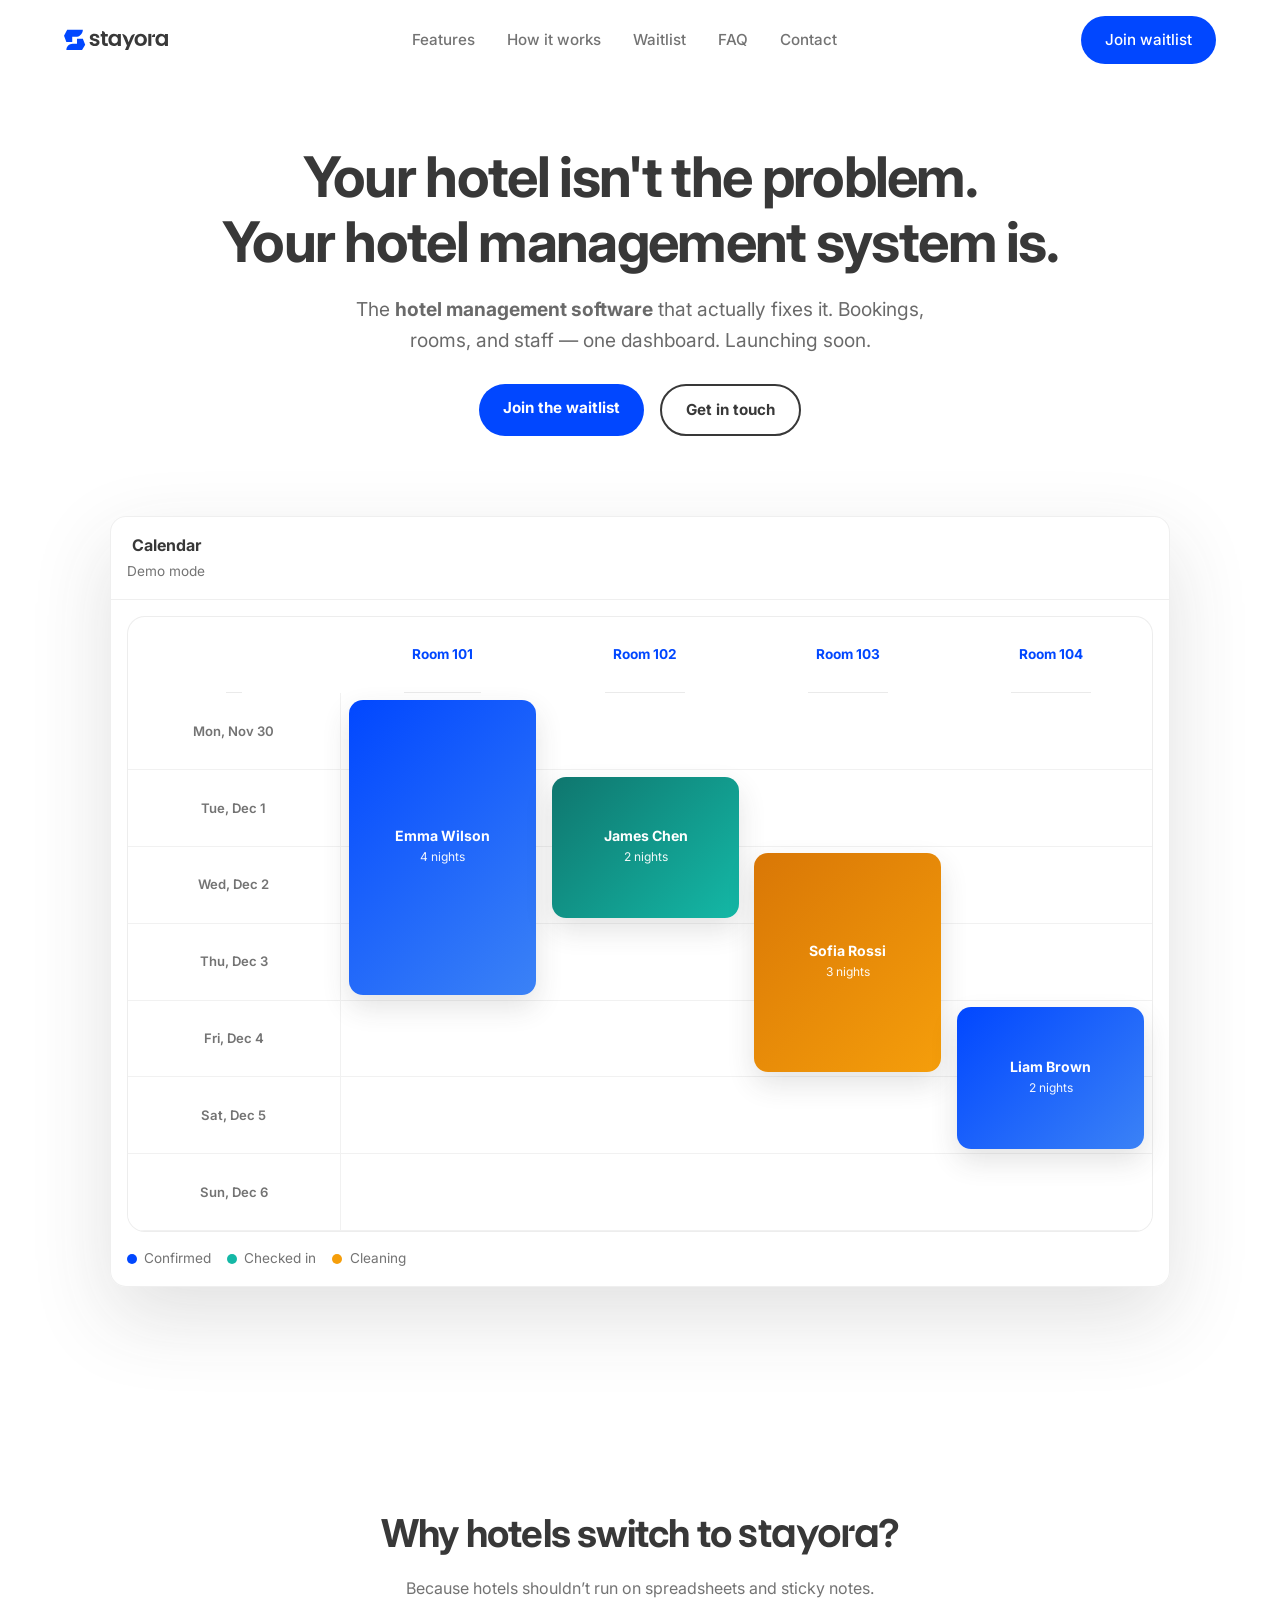
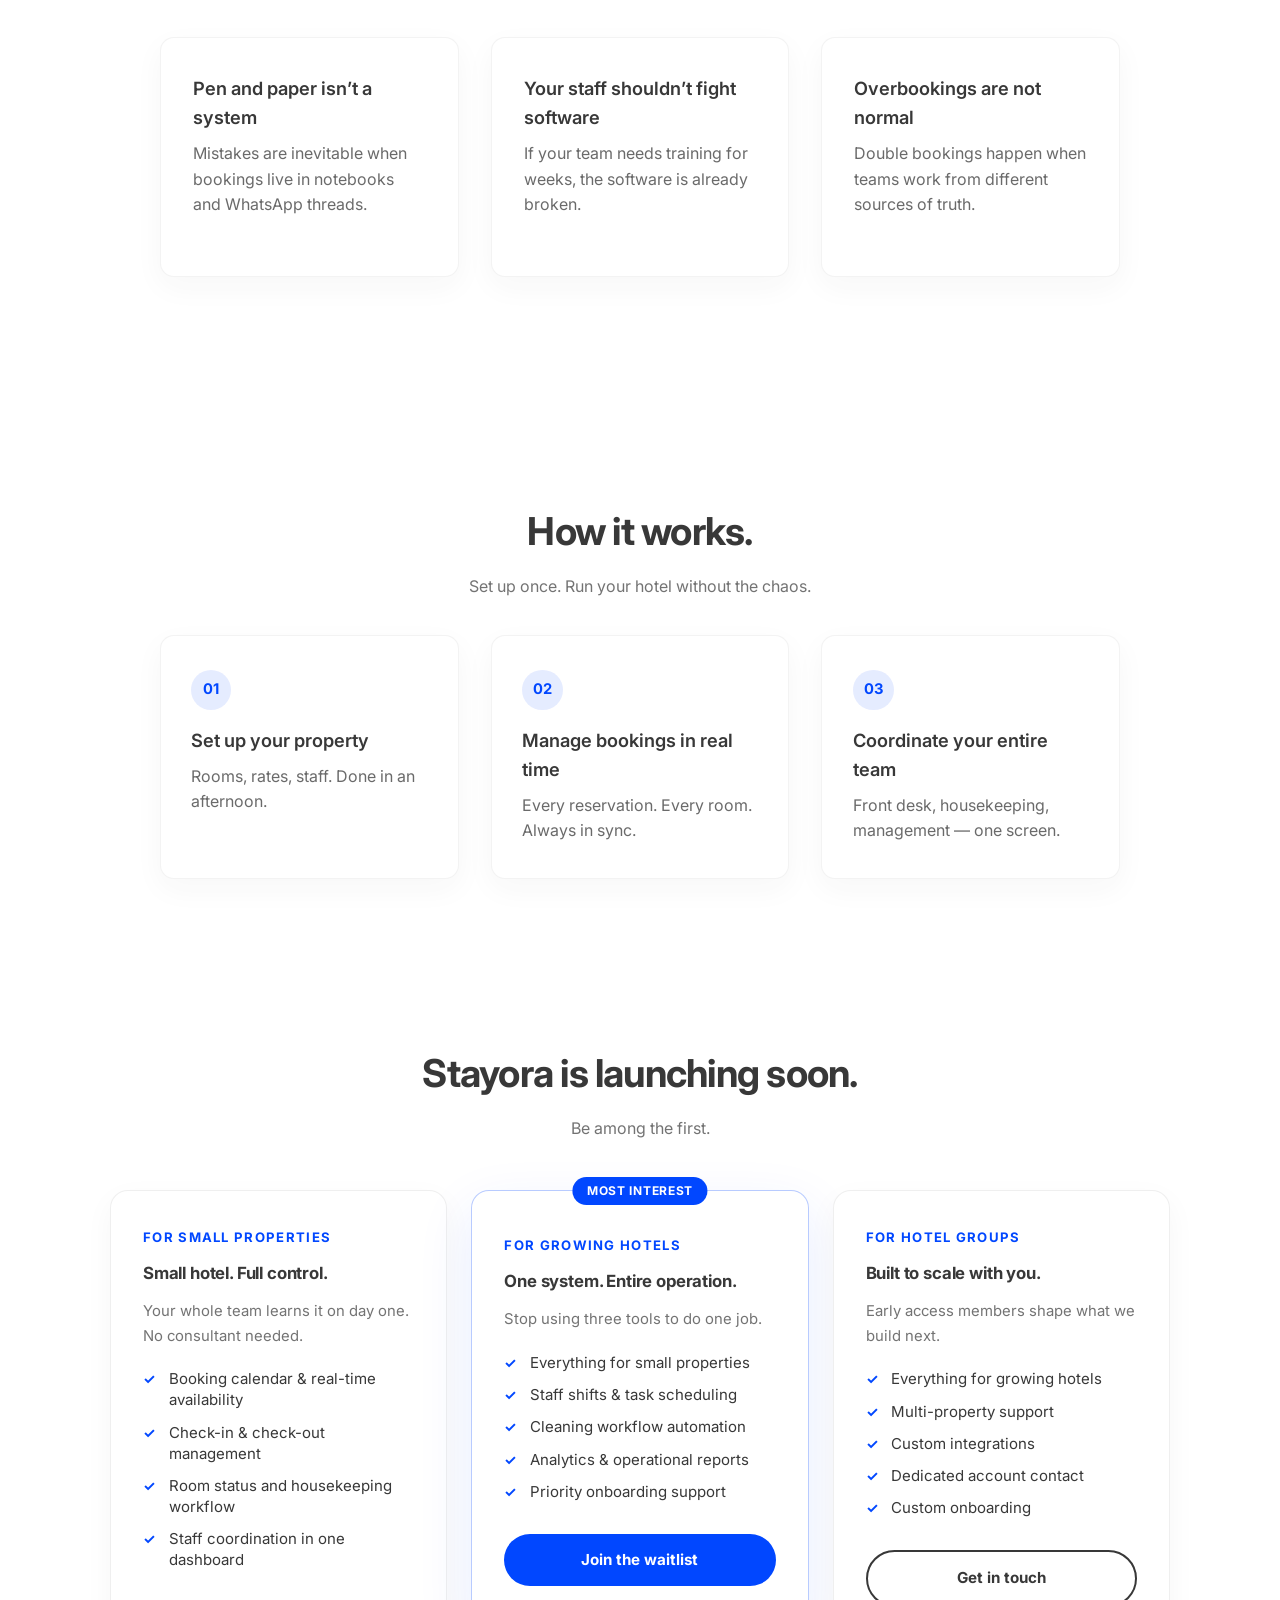
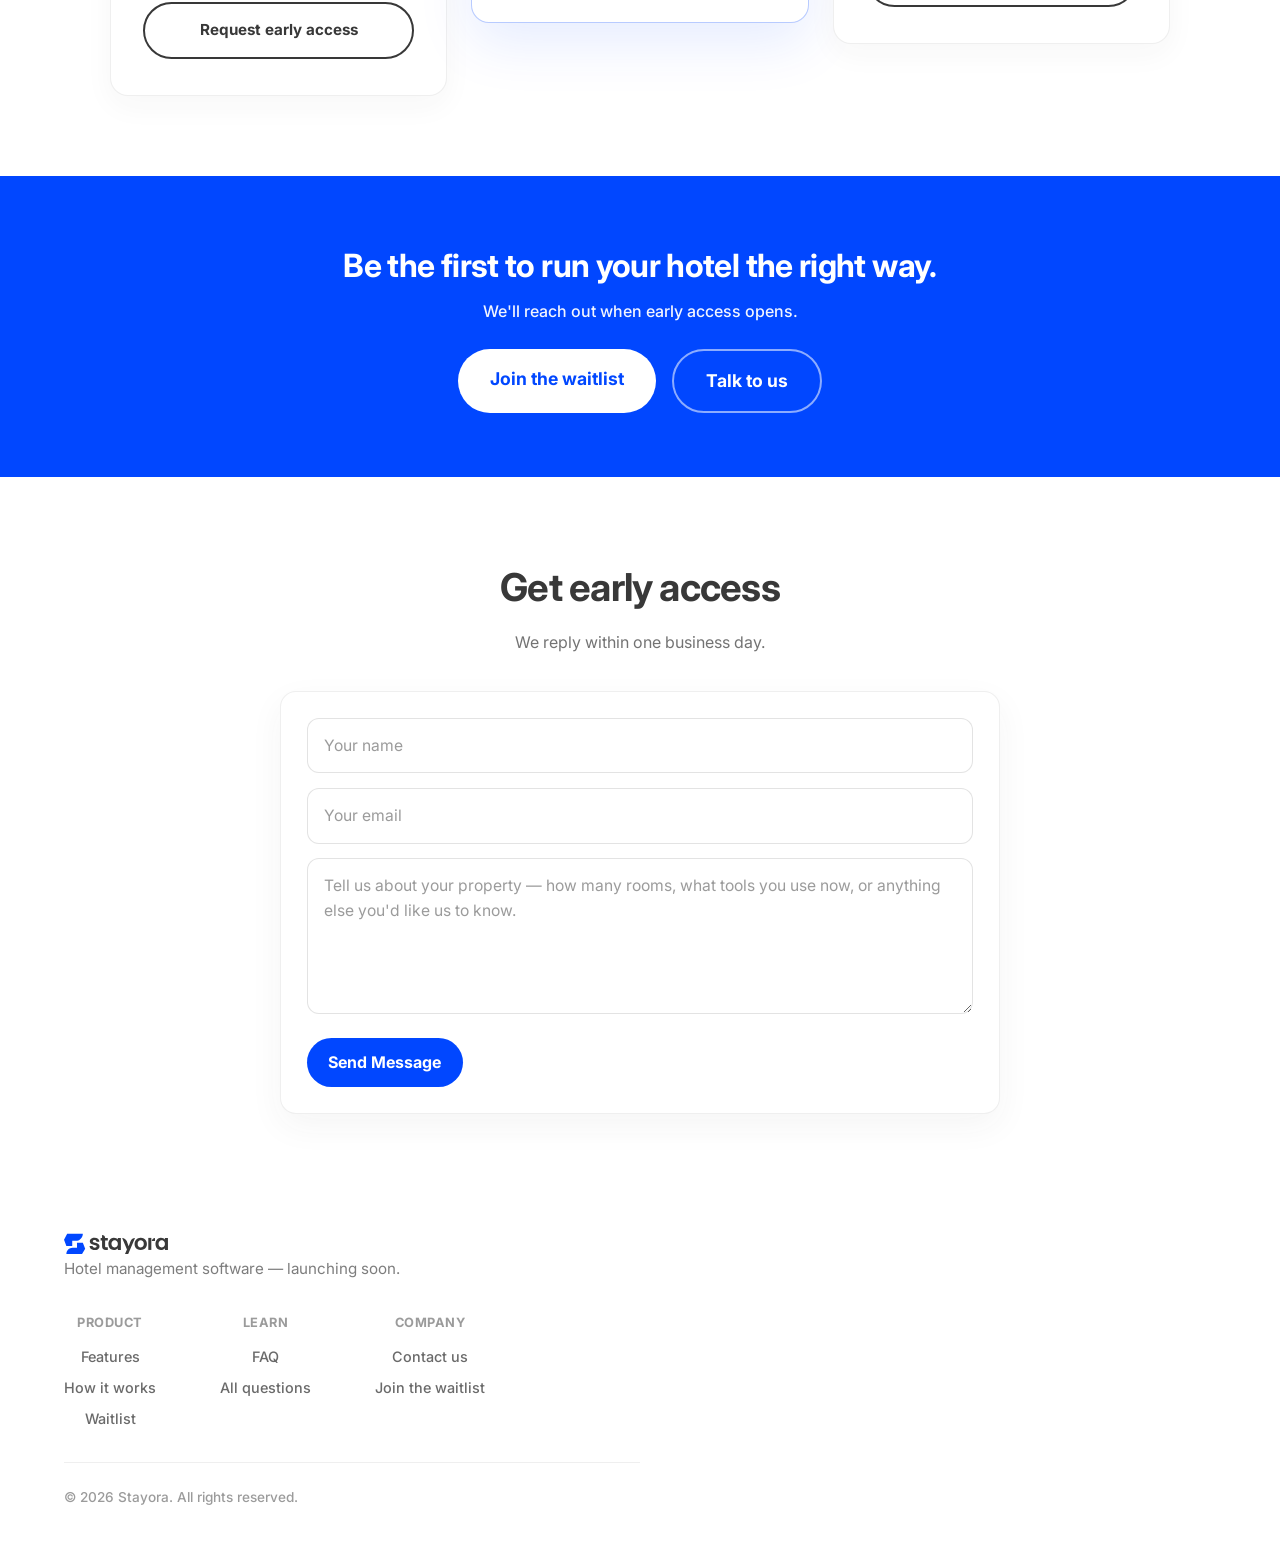
==== commit a8ecbc11: "changes" ====
--- a/index.html
+++ b/index.html
@@ -3,8 +3,8 @@
 <head>
     <meta charset="UTF-8">
     <meta name="viewport" content="width=device-width, initial-scale=1.0">
-    <title>Stayora – Hotel Management Software for Modern Teams</title>
-    <meta name="description" content="Stayora is a hotel management platform that runs your bookings, rooms, and staff in one clean dashboard. Plans from $49/month. 14-day free trial, no credit card required.">
+    <title>Stayora – Hotel Management Software | Coming Soon</title>
+    <meta name="description" content="Stayora centralizes hotel bookings, rooms, and staff in one clean dashboard. Launching soon — join the waitlist for early access.">
     <meta name="keywords" content="hotel management software, hotel PMS, property management system, booking management, hotel staff management, room availability, hotel dashboard">
     <meta name="author" content="Stayora">
     <meta name="robots" content="index, follow, max-snippet:-1, max-image-preview:large, max-video-preview:-1">
@@ -16,8 +16,8 @@
     <meta property="og:type" content="website">
     <meta property="og:url" content="https://www.stayora.ro/">
     <meta property="og:site_name" content="Stayora">
-    <meta property="og:title" content="Stayora – Hotel Management Software for Modern Teams">
-    <meta property="og:description" content="Stayora centralizes bookings, rooms, and staff in one clean dashboard. Stop managing chaos — run your hotel the smart way.">
+    <meta property="og:title" content="Stayora – Hotel Management Software | Coming Soon">
+    <meta property="og:description" content="Stayora centralizes bookings, rooms, and staff in one clean dashboard. Launching soon — join the waitlist for early access.">
     <meta property="og:image" content="https://www.stayora.ro/public/og-image.png">
     <meta property="og:image:width" content="1200">
     <meta property="og:image:height" content="630">
@@ -26,8 +26,8 @@
 
     <meta name="twitter:card" content="summary_large_image">
     <meta name="twitter:site" content="@stayora">
-    <meta name="twitter:title" content="Stayora – Hotel Management Software for Modern Teams">
-    <meta name="twitter:description" content="Stayora centralizes bookings, rooms, and staff in one clean dashboard. Stop managing chaos — run your hotel the smart way.">
+    <meta name="twitter:title" content="Stayora – Hotel Management Software | Coming Soon">
+    <meta name="twitter:description" content="Stayora centralizes bookings, rooms, and staff in one clean dashboard. Launching soon — join the waitlist for early access.">
     <meta name="twitter:image" content="https://www.stayora.ro/public/og-image.png">
     <meta name="twitter:image:alt" content="Stayora hotel management dashboard">
 
@@ -78,39 +78,6 @@
           "Check-in and check-out management",
           "Cleaning workflow automation"
         ],
-        "offers": [
-          {
-            "@type": "Offer",
-            "name": "Starter",
-            "price": "49",
-            "priceCurrency": "USD",
-            "priceSpecification": {
-              "@type": "UnitPriceSpecification",
-              "price": "49",
-              "priceCurrency": "USD",
-              "unitText": "MONTH"
-            },
-            "description": "For small hotels up to 15 rooms. 14-day free trial included."
-          },
-          {
-            "@type": "Offer",
-            "name": "Pro",
-            "price": "99",
-            "priceCurrency": "USD",
-            "priceSpecification": {
-              "@type": "UnitPriceSpecification",
-              "price": "99",
-              "priceCurrency": "USD",
-              "unitText": "MONTH"
-            },
-            "description": "For growing hotels up to 60 rooms. Unlimited staff. Priority support."
-          },
-          {
-            "@type": "Offer",
-            "name": "Enterprise",
-            "description": "For hotel groups. Unlimited rooms. Custom integrations. Dedicated account manager."
-          }
-        ],
         "audience": {
           "@type": "Audience",
           "audienceType": "Boutique hotels, guesthouses, independent hotels, B&Bs, small hotel groups"
@@ -202,11 +169,11 @@
             <div class="nav-links">
                 <a href="#features" class="nav-link">Features</a>
                 <a href="#howItWorks" class="nav-link">How it works</a>
-                <a href="#pricing" class="nav-link">Pricing</a>
+                <a href="waitlist.html" class="nav-link">Waitlist</a>
                 <a href="faq.html" class="nav-link">FAQ</a>
                 <a href="#contact" class="nav-link" data-inquiry="Contact">Contact</a>
             </div>
-            <a href="#pricing" class="btn-primary btn-header">Start free trial</a>
+            <a href="waitlist.html" class="btn-primary btn-header">Join waitlist</a>
         </nav>
     </header>
     </div>
@@ -217,12 +184,12 @@
             <h1>Your hotel isn't the problem.<br>Your hotel management system is.</h1>
     
             <p class="hero-sub">
-                Stayora is a modern <strong>hotel management software</strong> that runs your bookings, rooms, and staff in one clean dashboard.
+                The <strong>hotel management software</strong> that actually fixes it. Bookings, rooms, and staff — one dashboard. Launching soon.
             </p>
-    
+
             <div class="hero-ctas">
-                <a href="#pricing" class="btn-primary">Start free trial</a>
-                <a href="#contact" class="btn-secondary" data-inquiry="Demo request">Request a demo</a>
+                <a href="waitlist.html" class="btn-primary">Join the waitlist</a>
+                <a href="#contact" class="btn-secondary" data-inquiry="Demo request">Get in touch</a>
             </div>
         </div>
     
@@ -259,15 +226,15 @@
             <div class="why-grid">
                 <div class="why-item">
                     <h3>Pen and paper isn’t a system</h3>
-                    <p>If bookings live in notebooks and messages, mistakes are inevitable. A real system keeps everything visible and under control.</p>
+                    <p>Mistakes are inevitable when bookings live in notebooks and WhatsApp threads.</p>
                 </div>
                 <div class="why-item">
                     <h3>Your staff shouldn’t fight software</h3>
-                    <p>If a tool needs training for weeks, it’s already broken. Good software feels natural from day one.</p>
+                    <p>If your team needs training for weeks, the software is already broken.</p>
                 </div>
                 <div class="why-item">
                     <h3>Overbookings are not normal</h3>
-                    <p>Missed reservations and double bookings happen when systems fail. Stayora keeps rooms, guests, and availability perfectly in sync.</p>
+                    <p>Double bookings happen when teams work from different sources of truth.</p>
                 </div>
             </div>
         </div>
@@ -276,91 +243,79 @@
 
     <section class="how-section reveal" id="howItWorks">
         <div class="how-inner">
-            <h2>How Stayora's Hotel Operations Software Works</h2>
+            <h2>How it works.</h2>
             <p class="how-sub">Set up once. Run your hotel without the chaos.</p>
 
             <div class="how-steps">
                 <article class="how-step">
                     <span class="how-step-number">01</span>
-                    <h3>Configure your hotel profile</h3>
-                    <p>Add rooms, set rates, and onboard staff. Your entire property in one place from day one.</p>
+                    <h3>Set up your property</h3>
+                    <p>Rooms, rates, staff. Done in an afternoon.</p>
                 </article>
 
                 <article class="how-step">
                     <span class="how-step-number">02</span>
                     <h3>Manage bookings in real time</h3>
-                    <p>Live availability calendar, instant reservation updates, zero double-bookings.</p>
+                    <p>Every reservation. Every room. Always in sync.</p>
                 </article>
 
                 <article class="how-step">
                     <span class="how-step-number">03</span>
                     <h3>Coordinate your entire team</h3>
-                    <p>Shifts, cleaning tasks, and check-ins — one organized workflow for front desk and housekeeping.</p>
+                    <p>Front desk, housekeeping, management — one screen.</p>
                 </article>
             </div>
         </div>
     </section>
 
 
-    <section class="pricing-section reveal" id="pricing" aria-labelledby="pricing-heading">
+    <section class="pricing-section reveal" id="early-access" aria-labelledby="early-access-heading">
         <div class="pricing-inner">
-            <h2 id="pricing-heading">Simple, transparent pricing</h2>
-            <p class="how-sub">No hidden fees. Cancel anytime. 14-day free trial on every plan.</p>
-
-            <div class="pricing-grid">
-
-                <div class="pricing-card">
-                    <span class="pricing-tier">Starter</span>
-                    <div class="pricing-amount">
-                        <span class="pricing-price">$49</span>
-                        <span class="pricing-period">&thinsp;/ month</span>
-                    </div>
-                    <p class="pricing-desc">Perfect for small hotels and guesthouses getting started.</p>
+            <h2 id="early-access-heading">Stayora is launching soon.</h2>
+            <p class="how-sub">Be among the first.</p>
+
+            <div class="early-access-grid">
+
+                <div class="early-access-card">
+                    <span class="pricing-tier">For small properties</span>
+                    <h3>Small hotel. Full control.</h3>
+                    <p>Your whole team learns it on day one. No consultant needed.</p>
                     <ul class="pricing-features">
-                        <li>Up to 15 rooms</li>
-                        <li>3 staff accounts</li>
-                        <li>Booking calendar &amp; availability</li>
+                        <li>Booking calendar &amp; real-time availability</li>
                         <li>Check-in &amp; check-out management</li>
-                        <li>Email support</li>
+                        <li>Room status and housekeeping workflow</li>
+                        <li>Staff coordination in one dashboard</li>
                     </ul>
-                    <a href="#contact" class="btn-secondary pricing-btn" data-inquiry="Offer: Starter free trial">Start free trial</a>
-                </div>
-
-                <div class="pricing-card pricing-card--featured">
-                    <span class="pricing-badge">Most popular</span>
-                    <span class="pricing-tier">Pro</span>
-                    <div class="pricing-amount">
-                        <span class="pricing-price">$99</span>
-                        <span class="pricing-period">&thinsp;/ month</span>
-                    </div>
-                    <p class="pricing-desc">For growing hotels that need full control over every operation.</p>
+                    <a href="#contact" class="btn-secondary pricing-btn" data-inquiry="Early access: small property">Request early access</a>
+                </div>
+
+                <div class="early-access-card early-access-card--featured">
+                    <span class="pricing-badge">Most interest</span>
+                    <span class="pricing-tier">For growing hotels</span>
+                    <h3>One system. Entire operation.</h3>
+                    <p>Stop using three tools to do one job.</p>
                     <ul class="pricing-features">
-                        <li>Up to 60 rooms</li>
-                        <li>Unlimited staff accounts</li>
-                        <li>Everything in Starter</li>
+                        <li>Everything for small properties</li>
                         <li>Staff shifts &amp; task scheduling</li>
                         <li>Cleaning workflow automation</li>
-                        <li>Analytics &amp; reports</li>
-                        <li>Priority support</li>
+                        <li>Analytics &amp; operational reports</li>
+                        <li>Priority onboarding support</li>
                     </ul>
-                    <a href="#contact" class="btn-primary pricing-btn" data-inquiry="Offer: Pro free trial">Start free trial</a>
-                </div>
-
-                <div class="pricing-card">
-                    <span class="pricing-tier">Enterprise</span>
-                    <div class="pricing-amount">
-                        <span class="pricing-price">Custom</span>
-                    </div>
-                    <p class="pricing-desc">For hotel groups and large properties with unique needs.</p>
+                    <a href="waitlist.html" class="btn-primary pricing-btn">Join the waitlist</a>
+                </div>
+
+                <div class="early-access-card">
+                    <span class="pricing-tier">For hotel groups</span>
+                    <h3>Built to scale with you.</h3>
+                    <p>Early access members shape what we build next.</p>
                     <ul class="pricing-features">
-                        <li>Unlimited rooms</li>
-                        <li>Unlimited staff accounts</li>
-                        <li>Everything in Pro</li>
-                        <li>Custom API integrations</li>
-                        <li>Dedicated account manager</li>
-                        <li>Custom onboarding &amp; SLA</li>
+                        <li>Everything for growing hotels</li>
+                        <li>Multi-property support</li>
+                        <li>Custom integrations</li>
+                        <li>Dedicated account contact</li>
+                        <li>Custom onboarding</li>
                     </ul>
-                    <a href="#contact" class="btn-secondary pricing-btn" data-inquiry="Offer: Enterprise demo">Request a demo</a>
+                    <a href="#contact" class="btn-secondary pricing-btn" data-inquiry="Early access: hotel group">Get in touch</a>
                 </div>
 
             </div>
@@ -370,11 +325,11 @@
     
 
     <section class="cta-final reveal" id="cta">
-        <h2>Start running your hotel smarter.</h2>
-        <p>14-day free trial. No credit card required. Set up in minutes.</p>
+        <h2>Be the first to run your hotel the right way.</h2>
+        <p>We'll reach out when early access opens.</p>
         <div class="cta-buttons">
-            <a href="#pricing" class="btn-primary btn-large">Start free trial</a>
-            <a href="#contact" class="btn-outline btn-large" data-inquiry="Demo request">Request a demo</a>
+            <a href="waitlist.html" class="btn-primary btn-large">Join the waitlist</a>
+            <a href="#contact" class="btn-outline btn-large" data-inquiry="Demo request">Talk to us</a>
         </div>
     </section>
 
@@ -382,13 +337,12 @@
 
     <section class="contact-section reveal" id="contact">
         <div class="contact-inner">
-            <h2>Let’s talk</h2>
-            <p class="contact-sub">
-                Have questions or want an early demo? We usually reply within one business day.
-            </p>
+            <h2>Get early access</h2>
+            <p class="contact-sub">We reply within one business day.</p>
     
             <form class="contact-form">
                 <input type="hidden" name="inquiryType" value="General contact">
+                <input type="text" name="website" tabindex="-1" autocomplete="off" aria-hidden="true" style="display:none">
                 <div class="form-row">
                     <input class="contact-input" type="text" name="name" placeholder="Your name" required>
                 </div>
@@ -398,7 +352,7 @@
                 </div>
     
                 <div class="form-row">
-                    <textarea class="contact-textarea" name="message" placeholder="Write your message..." rows="5" required></textarea>
+                    <textarea class="contact-textarea" name="message" placeholder="Tell us about your property — how many rooms, what tools you use now, or anything else you'd like us to know." rows="5" required></textarea>
                 </div>
     
                 <button type="submit" class="contact-btn">Send Message</button>
@@ -413,14 +367,14 @@
             <a href="#top" class="logo logo-home" aria-label="Stayora – go to top">
                 <img src="public/logo.svg" alt="Stayora logo">
             </a>
-            <p class="footer-tagline">Hotel management that actually fits how you work.</p>
+            <p class="footer-tagline">Hotel management software — launching soon.</p>
         </div>
         <div class="footer-links">
             <div class="footer-col">
                 <span class="footer-col-title">Product</span>
                 <a href="#features">Features</a>
                 <a href="#howItWorks">How it works</a>
-                <a href="#pricing">Pricing</a>
+                <a href="waitlist.html">Waitlist</a>
             </div>
             <div class="footer-col">
                 <span class="footer-col-title">Learn</span>
@@ -429,8 +383,8 @@
             </div>
             <div class="footer-col">
                 <span class="footer-col-title">Company</span>
-                <a href="#contact" data-inquiry="Contact">Contact</a>
-                <a href="#contact" data-inquiry="Demo request">Request a demo</a>
+                <a href="#contact" data-inquiry="Contact">Contact us</a>
+                <a href="waitlist.html">Join the waitlist</a>
             </div>
         </div>
         <div class="footer-bottom">
--- a/style.css
+++ b/style.css
@@ -534,14 +534,16 @@
 }
 
 .load-wrap .header.load-reveal,
-.load-wrap .hero .load-reveal {
+.load-wrap .hero .load-reveal,
+.load-wrap .page-hero.load-reveal {
     opacity: 0;
     transform: translateY(24px);
     transition: opacity 0.6s ease-out, transform 0.6s ease-out;
 }
 
 .load-wrap.loaded .header.load-reveal,
-.load-wrap.loaded .hero .load-reveal {
+.load-wrap.loaded .hero .load-reveal,
+.load-wrap.loaded .page-hero.load-reveal {
     opacity: 1;
     transform: translateY(0);
 }
@@ -609,9 +611,9 @@
     display: grid;
     grid-template-columns: minmax(110px, 1.05fr) repeat(4, minmax(0, 1fr));
     grid-auto-rows: clamp(62px, 6vw, 78px);
-    gap: 1px;
-    background: rgba(56, 56, 56, 0.03);
-    border: 1px solid rgba(56, 56, 56, 0.03);
+    gap: 0;
+    background: #fff;
+    border: 1px solid rgba(56, 56, 56, 0.09);
     border-radius: 18px;
     overflow: hidden;
 }
@@ -619,11 +621,12 @@
 .calendar-cell {
     background: #fff;
     position: relative;
+    border-bottom: 1px solid rgba(56, 56, 56, 0.07);
 }
 
 .calendar-cell.header {
     min-height: 58px;
-    background: rgba(56, 56, 56, 0.03);
+    background: #fff;
     font-size: 0.85rem;
     font-weight: 700;
     display: flex;
@@ -631,17 +634,21 @@
     justify-content: center;
     text-align: center;
     padding: 0.5rem;
+    color: var(--color-primary);
+    border-bottom: 1px solid rgba(56, 56, 56, 0.1);
 }
 
 .calendar-cell.day-label {
     display: flex;
     align-items: center;
     justify-content: center;
-    background: rgba(56, 56, 56, 0.03);
-    font-size: 0.95rem;
-    font-weight: 700;
+    background: #fff;
+    font-size: 0.82rem;
+    font-weight: 600;
     padding: 0.5rem;
     text-align: center;
+    color: var(--color-text-muted);
+    border-right: 1px solid rgba(56, 56, 56, 0.07);
 }
 
 .calendar-cell.dropzone.drag-over {
@@ -853,6 +860,208 @@
     color: rgba(56, 56, 56, 0.5);
 }
 
+/* ── Waitlist page ───────────────────────────────────── */
+.waitlist-page {
+    display: flex;
+    flex-direction: column;
+    min-height: 100vh;
+}
+
+.waitlist-header {
+    display: flex;
+    align-items: center;
+    justify-content: space-between;
+    padding: 1.5rem 2rem;
+    max-width: 1200px;
+    margin: 0 auto;
+    width: 100%;
+}
+
+.waitlist-back {
+    font-size: 0.9rem;
+    font-weight: 600;
+    color: var(--color-text-muted);
+    transition: color 0.2s;
+    letter-spacing: -0.01em;
+}
+
+.waitlist-back:hover {
+    color: var(--color-primary);
+}
+
+.waitlist-hero {
+    text-align: center;
+    padding: 3rem 1.5rem 2.5rem;
+    flex: 0 0 auto;
+}
+
+.waitlist-hero-top {
+    display: flex;
+    align-items: center;
+    justify-content: space-between;
+    max-width: 580px;
+    margin: 0 auto 1.5rem;
+}
+
+.waitlist-hero h1 {
+    font-size: clamp(2.8rem, 7vw, 4.5rem);
+    font-weight: 700;
+    letter-spacing: -0.04em;
+    line-height: 1.05;
+    color: var(--color-text);
+    margin-top: 1rem;
+    margin-bottom: 1rem;
+}
+
+.waitlist-hero p {
+    font-size: clamp(1rem, 2vw, 1.15rem);
+    color: var(--color-text-muted);
+    line-height: 1.6;
+}
+
+.waitlist-form-section {
+    max-width: 580px;
+    margin: 0 auto;
+    padding: 0 1.5rem 5rem;
+    width: 100%;
+    flex: 1;
+}
+
+.waitlist-form-card {
+    background: #fff;
+    border: 1px solid rgba(56, 56, 56, 0.08);
+    border-radius: 20px;
+    padding: 2rem;
+    box-shadow: 0 20px 60px rgba(56, 56, 56, 0.07);
+    transition: opacity 0.3s ease;
+}
+
+.waitlist-form-card.is-hidden,
+.waitlist-hero.is-hidden {
+    display: none;
+}
+
+.form-row-split {
+    display: grid;
+    grid-template-columns: 1fr 1fr;
+    gap: 0.75rem;
+}
+
+.contact-select {
+    appearance: none;
+    -webkit-appearance: none;
+    background-image: url("data:image/svg+xml,%3Csvg xmlns='http://www.w3.org/2000/svg' width='12' height='8' viewBox='0 0 12 8'%3E%3Cpath d='M1 1l5 5 5-5' stroke='%23383838' stroke-width='1.5' fill='none' stroke-linecap='round' stroke-linejoin='round'/%3E%3C/svg%3E");
+    background-repeat: no-repeat;
+    background-position: right 1rem center;
+    padding-right: 2.5rem;
+    cursor: pointer;
+    color: var(--color-text);
+}
+
+.contact-select option[value=""][disabled] {
+    color: rgba(56, 56, 56, 0.5);
+}
+
+.waitlist-btn {
+    width: 100%;
+    font-size: 1rem;
+    min-height: 52px;
+    letter-spacing: -0.01em;
+}
+
+.waitlist-note {
+    text-align: center;
+    margin-top: 1rem;
+    font-size: 0.83rem;
+    color: rgba(56, 56, 56, 0.45);
+}
+
+.waitlist-status {
+    text-align: center;
+    margin-top: 0.6rem;
+    font-size: 0.88rem;
+    color: var(--color-text-muted);
+    min-height: 1.2em;
+}
+
+.waitlist-success {
+    display: none;
+    text-align: center;
+    padding: 3rem 1.5rem 2rem;
+    animation: fadeUp 0.5s cubic-bezier(0.22, 1, 0.36, 1) both;
+}
+
+.waitlist-success.is-visible {
+    display: block;
+}
+
+.waitlist-success-icon {
+    width: 52px;
+    height: 52px;
+    border-radius: 50%;
+    background: rgba(1, 71, 255, 0.08);
+    margin: 0 auto 1.5rem;
+    position: relative;
+}
+
+.waitlist-success-icon::after {
+    content: '';
+    position: absolute;
+    top: 50%;
+    left: 50%;
+    transform: translate(-50%, -55%) rotate(45deg);
+    width: 10px;
+    height: 16px;
+    border-right: 2.5px solid var(--color-primary);
+    border-bottom: 2.5px solid var(--color-primary);
+}
+
+.waitlist-success h2 {
+    font-size: clamp(1.6rem, 3vw, 2.2rem);
+    font-weight: 700;
+    letter-spacing: -0.03em;
+    color: var(--color-text);
+    margin-bottom: 0.6rem;
+}
+
+.waitlist-success p {
+    font-size: 1rem;
+    color: var(--color-text-muted);
+    margin-bottom: 1.75rem;
+}
+
+.waitlist-success-back {
+    display: inline-flex;
+}
+
+.waitlist-footer {
+    text-align: center;
+    padding: 1.5rem;
+    font-size: 0.83rem;
+    color: rgba(56, 56, 56, 0.4);
+    margin-top: auto;
+}
+
+@keyframes fadeUp {
+    from { opacity: 0; transform: translateY(16px); }
+    to   { opacity: 1; transform: translateY(0); }
+}
+
+@media (max-width: 480px) {
+    .waitlist-header {
+        padding: 1.25rem 1.25rem;
+    }
+    .waitlist-hero {
+        padding: 2.5rem 1.25rem 2rem;
+    }
+    .form-row-split {
+        grid-template-columns: 1fr;
+    }
+    .waitlist-form-card {
+        padding: 1.5rem 1.25rem;
+    }
+}
+
 /* ── Active nav link (current page) ─────────────────── */
 .nav-link--active {
     color: var(--color-primary) !important;
@@ -1034,6 +1243,15 @@
     transition: border-color 0.2s ease, box-shadow 0.2s ease;
 }
 
+.faq-item.reveal {
+    transform: translateY(16px);
+    transition:
+        opacity 0.52s cubic-bezier(0.22, 1, 0.36, 1),
+        transform 0.52s cubic-bezier(0.22, 1, 0.36, 1),
+        border-color 0.2s ease,
+        box-shadow 0.2s ease;
+}
+
 .faq-item:hover {
     border-color: rgba(1, 71, 255, 0.16);
     box-shadow: 0 6px 20px rgba(56, 56, 56, 0.06);
@@ -1109,6 +1327,12 @@
 .faq-answer {
     padding: 0 1.6rem 1.4rem;
     border-top: 1px solid rgba(56, 56, 56, 0.06);
+    animation: faqAnswerIn 0.28s ease-out;
+}
+
+@keyframes faqAnswerIn {
+    from { opacity: 0; transform: translateY(-6px); }
+    to   { opacity: 1; transform: translateY(0); }
 }
 
 .faq-answer p {
@@ -1192,6 +1416,74 @@
 .pricing-section.reveal.in-view .pricing-card:nth-child(2) { transition-delay: 0.16s; }
 .pricing-section.reveal.in-view .pricing-card:nth-child(3) { transition-delay: 0.24s; }
 
+.early-access-grid {
+    display: grid;
+    grid-template-columns: repeat(3, minmax(0, 1fr));
+    gap: 1.5rem;
+    margin-top: 3rem;
+    align-items: start;
+}
+
+.early-access-card {
+    background: #fff;
+    border-radius: 18px;
+    border: 1px solid rgba(56, 56, 56, 0.08);
+    padding: 2.25rem 2rem;
+    box-shadow: 0 10px 30px rgba(56, 56, 56, 0.04);
+    display: flex;
+    flex-direction: column;
+    position: relative;
+    opacity: 0;
+    transform: translateY(18px);
+    transition:
+        opacity 0.5s ease,
+        transform 0.5s ease,
+        box-shadow 0.22s ease,
+        border-color 0.22s ease;
+}
+
+.early-access-card h3 {
+    font-size: 1.05rem;
+    font-weight: 700;
+    color: var(--color-text);
+    margin-bottom: 0.75rem;
+    letter-spacing: -0.01em;
+}
+
+.early-access-card p {
+    font-size: 0.93rem;
+    color: var(--color-text-muted);
+    line-height: 1.65;
+    margin-bottom: 1.25rem;
+}
+
+.early-access-card:hover {
+    box-shadow: 0 20px 50px rgba(56, 56, 56, 0.1);
+    transform: translateY(-3px);
+    border-color: rgba(1, 71, 255, 0.14);
+}
+
+.early-access-card--featured {
+    border-color: rgba(1, 71, 255, 0.28);
+    box-shadow: 0 20px 55px rgba(1, 71, 255, 0.1);
+    padding-top: 2.75rem;
+}
+
+.early-access-card--featured:hover {
+    box-shadow: 0 28px 70px rgba(1, 71, 255, 0.18);
+    border-color: rgba(1, 71, 255, 0.4);
+    transform: translateY(-4px);
+}
+
+.pricing-section.reveal.in-view .early-access-card {
+    opacity: 1;
+    transform: translateY(0);
+}
+
+.pricing-section.reveal.in-view .early-access-card:nth-child(1) { transition-delay: 0.08s; }
+.pricing-section.reveal.in-view .early-access-card:nth-child(2) { transition-delay: 0.16s; }
+.pricing-section.reveal.in-view .early-access-card:nth-child(3) { transition-delay: 0.24s; }
+
 .pricing-badge {
     position: absolute;
     top: -14px;
@@ -1417,6 +1709,19 @@
         padding-top: 2.5rem;
     }
 
+    .early-access-grid {
+        gap: 1.25rem;
+        margin-top: 2.25rem;
+    }
+
+    .early-access-card {
+        padding: 2rem 1.75rem;
+    }
+
+    .early-access-card--featured {
+        padding-top: 2.5rem;
+    }
+
     .pricing-price {
         font-size: 2.2rem;
     }
@@ -1559,6 +1864,12 @@
         margin-top: 2rem;
     }
 
+    .early-access-grid {
+        grid-template-columns: 1fr;
+        gap: 1.25rem;
+        margin-top: 2rem;
+    }
+
     .pricing-card--featured {
         order: -1;
     }
@@ -1717,6 +2028,14 @@
         padding-top: 2.25rem;
     }
 
+    .early-access-card {
+        padding: 1.75rem 1.5rem;
+    }
+
+    .early-access-card--featured {
+        padding-top: 2.25rem;
+    }
+
     .pricing-price {
         font-size: 2rem;
     }
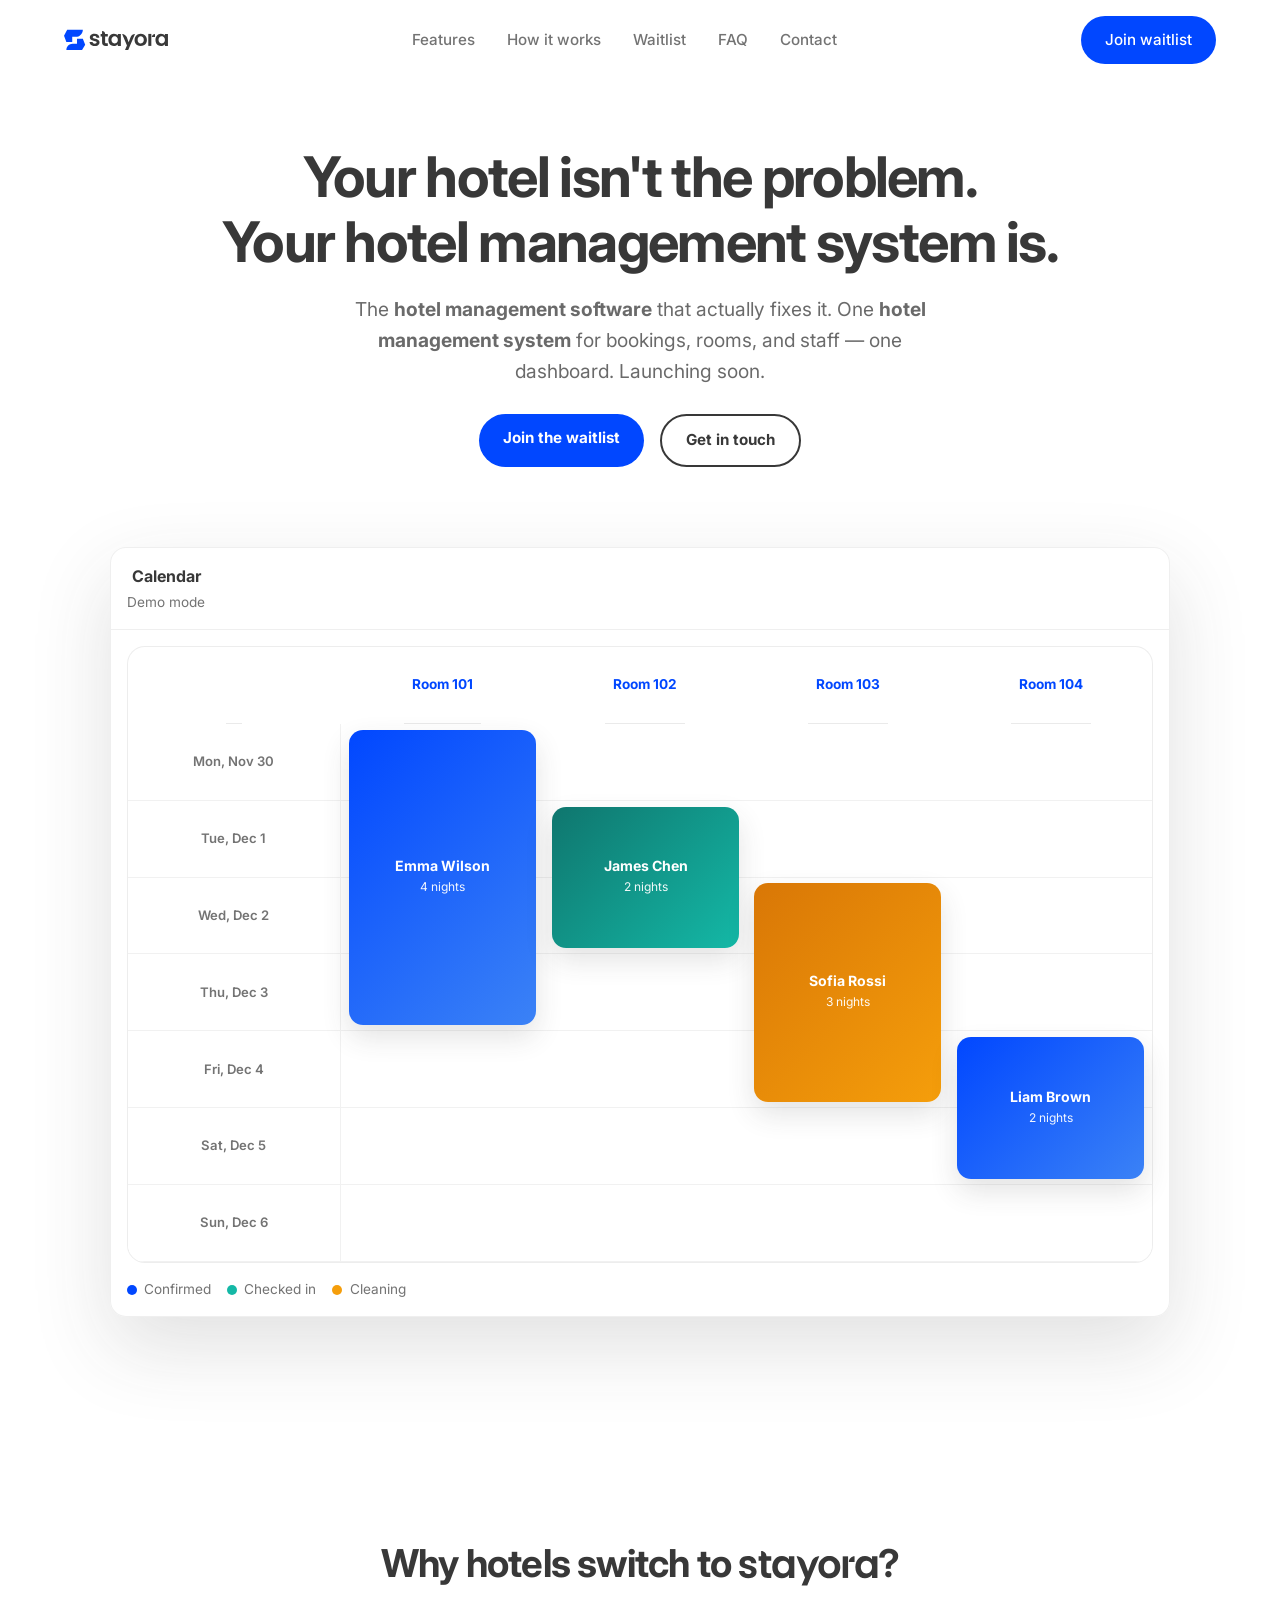
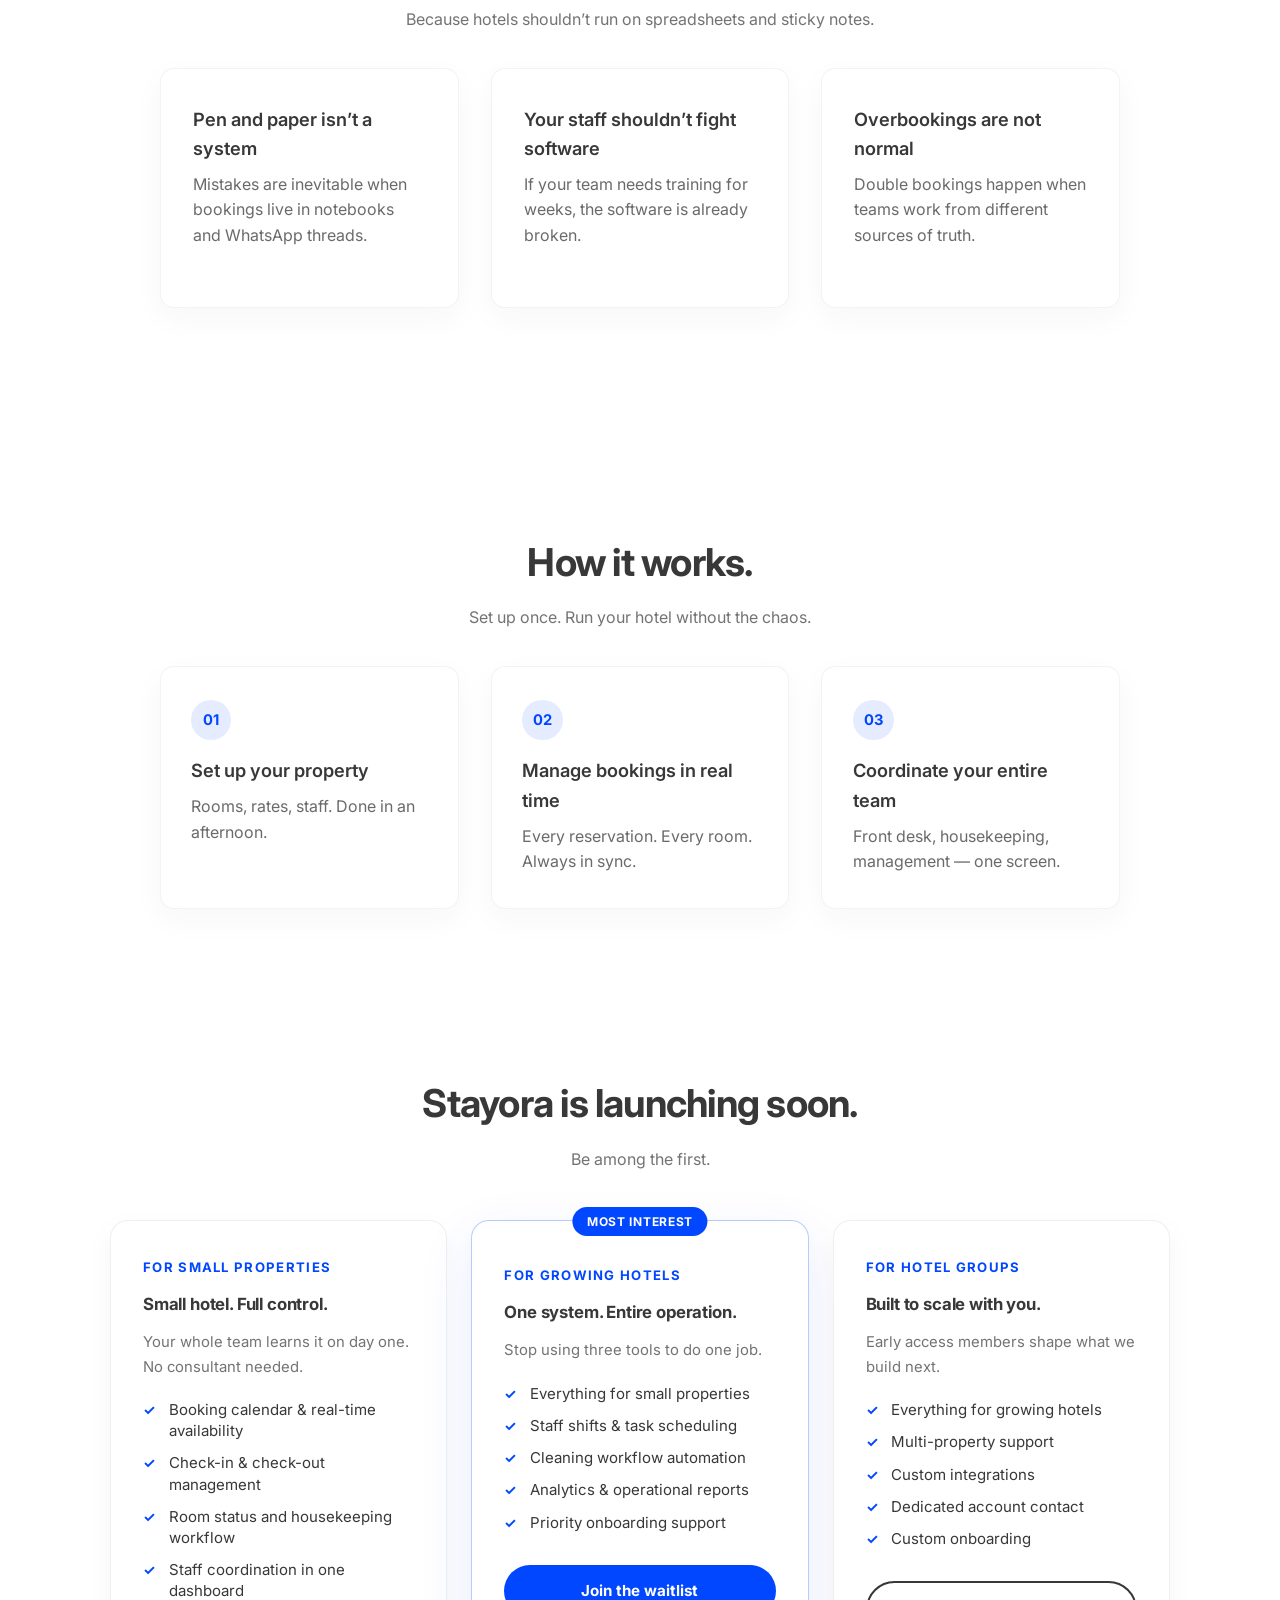
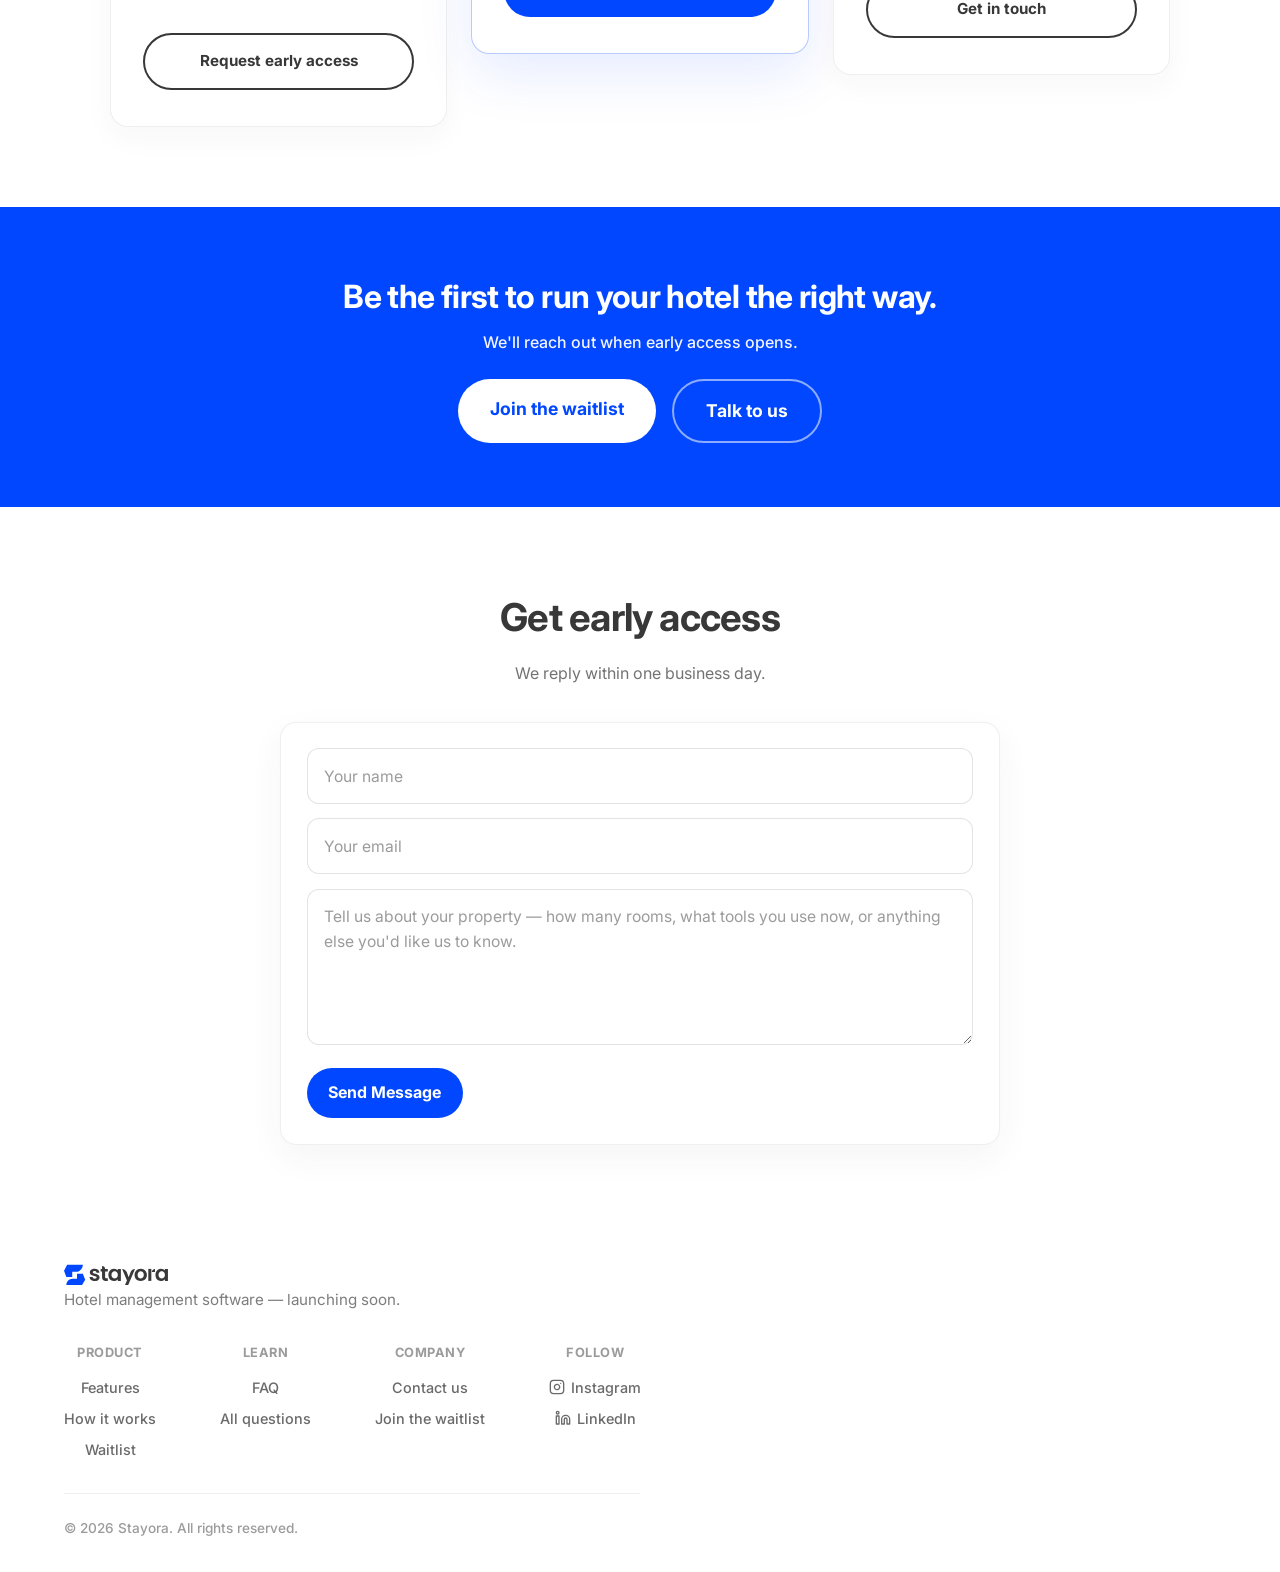
==== commit 2bc418ae: "changes seo index" ====
--- a/index.html
+++ b/index.html
@@ -59,7 +59,11 @@
           "@type": "ContactPoint",
           "contactType": "customer support",
           "availableLanguage": "English"
-        }
+        },
+        "sameAs": [
+          "https://www.instagram.com/stayora.ro/",
+          "https://www.linkedin.com/company/stayora"
+        ]
       },
       {
         "@context": "https://schema.org",
@@ -157,6 +161,7 @@
     <link href="https://fonts.googleapis.com/css2?family=Inter:ital,wght@0,400;0,500;0,600;0,700;1,400&display=swap" rel="stylesheet">
     <link rel="stylesheet" href="style.css">
     <link rel="icon" href="public/iconWebPhoto.svg" type="image/svg+xml">
+    <link rel="apple-touch-icon" href="/public/apple-touch-icon.png">
 </head>
 <body class="load-wrap">
     <span id="top" class="page-top-anchor" aria-hidden="true"></span>
@@ -169,11 +174,11 @@
             <div class="nav-links">
                 <a href="#features" class="nav-link">Features</a>
                 <a href="#howItWorks" class="nav-link">How it works</a>
-                <a href="waitlist.html" class="nav-link">Waitlist</a>
-                <a href="faq.html" class="nav-link">FAQ</a>
+                <a href="/waitlist/" class="nav-link">Waitlist</a>
+                <a href="/faq/" class="nav-link">FAQ</a>
                 <a href="#contact" class="nav-link" data-inquiry="Contact">Contact</a>
             </div>
-            <a href="waitlist.html" class="btn-primary btn-header">Join waitlist</a>
+            <a href="/waitlist/" class="btn-primary btn-header">Join waitlist</a>
         </nav>
     </header>
     </div>
@@ -184,11 +189,11 @@
             <h1>Your hotel isn't the problem.<br>Your hotel management system is.</h1>
     
             <p class="hero-sub">
-                The <strong>hotel management software</strong> that actually fixes it. Bookings, rooms, and staff — one dashboard. Launching soon.
+                The <strong>hotel management software</strong> that actually fixes it. One <strong>hotel management system</strong> for bookings, rooms, and staff — one dashboard. Launching soon.
             </p>
 
             <div class="hero-ctas">
-                <a href="waitlist.html" class="btn-primary">Join the waitlist</a>
+                <a href="/waitlist/" class="btn-primary">Join the waitlist</a>
                 <a href="#contact" class="btn-secondary" data-inquiry="Demo request">Get in touch</a>
             </div>
         </div>
@@ -301,7 +306,7 @@
                         <li>Analytics &amp; operational reports</li>
                         <li>Priority onboarding support</li>
                     </ul>
-                    <a href="waitlist.html" class="btn-primary pricing-btn">Join the waitlist</a>
+                    <a href="/waitlist/" class="btn-primary pricing-btn">Join the waitlist</a>
                 </div>
 
                 <div class="early-access-card">
@@ -328,7 +333,7 @@
         <h2>Be the first to run your hotel the right way.</h2>
         <p>We'll reach out when early access opens.</p>
         <div class="cta-buttons">
-            <a href="waitlist.html" class="btn-primary btn-large">Join the waitlist</a>
+            <a href="/waitlist/" class="btn-primary btn-large">Join the waitlist</a>
             <a href="#contact" class="btn-outline btn-large" data-inquiry="Demo request">Talk to us</a>
         </div>
     </section>
@@ -374,17 +379,28 @@
                 <span class="footer-col-title">Product</span>
                 <a href="#features">Features</a>
                 <a href="#howItWorks">How it works</a>
-                <a href="waitlist.html">Waitlist</a>
+                <a href="/waitlist/">Waitlist</a>
             </div>
             <div class="footer-col">
                 <span class="footer-col-title">Learn</span>
-                <a href="faq.html">FAQ</a>
-                <a href="faq.html#faq">All questions</a>
+                <a href="/faq/">FAQ</a>
+                <a href="/faq/#faq">All questions</a>
             </div>
             <div class="footer-col">
                 <span class="footer-col-title">Company</span>
                 <a href="#contact" data-inquiry="Contact">Contact us</a>
-                <a href="waitlist.html">Join the waitlist</a>
+                <a href="/waitlist/">Join the waitlist</a>
+            </div>
+            <div class="footer-col">
+                <span class="footer-col-title">Follow</span>
+                <a href="https://www.instagram.com/stayora.ro/" target="_blank" rel="noopener noreferrer" class="footer-social-link" aria-label="Stayora on Instagram">
+                    <svg xmlns="http://www.w3.org/2000/svg" width="16" height="16" viewBox="0 0 24 24" fill="none" stroke="currentColor" stroke-width="2" stroke-linecap="round" stroke-linejoin="round" aria-hidden="true"><rect x="2" y="2" width="20" height="20" rx="5" ry="5"/><path d="M16 11.37A4 4 0 1 1 12.63 8 4 4 0 0 1 16 11.37z"/><line x1="17.5" y1="6.5" x2="17.51" y2="6.5"/></svg>
+                    Instagram
+                </a>
+                <a href="https://www.linkedin.com/company/stayora" target="_blank" rel="noopener noreferrer" class="footer-social-link" aria-label="Stayora on LinkedIn">
+                    <svg xmlns="http://www.w3.org/2000/svg" width="16" height="16" viewBox="0 0 24 24" fill="none" stroke="currentColor" stroke-width="2" stroke-linecap="round" stroke-linejoin="round" aria-hidden="true"><path d="M16 8a6 6 0 0 1 6 6v7h-4v-7a2 2 0 0 0-2-2 2 2 0 0 0-2 2v7h-4v-7a6 6 0 0 1 6-6z"/><rect x="2" y="9" width="4" height="12"/><circle cx="4" cy="4" r="2"/></svg>
+                    LinkedIn
+                </a>
             </div>
         </div>
         <div class="footer-bottom">
--- a/style.css
+++ b/style.css
@@ -17,23 +17,31 @@
     scroll-behavior: smooth;
 }
 
+@keyframes pageEnter {
+    from { opacity: 0; transform: translateY(14px); }
+    to   { opacity: 1; transform: translateY(0); }
+}
+
+@keyframes pageExit {
+    from { opacity: 1; transform: translateY(0); }
+    to   { opacity: 0; transform: translateY(-10px); }
+}
+
 body {
     font-family: "Inter", sans-serif;
     font-weight: 400;
     color: var(--color-text);
-    /* background: linear-gradient(
-        165deg,
-        rgba(1, 71, 255, 0.14) 0%,
-        rgba(1, 71, 255, 0.1) 22%,
-        rgba(255, 255, 255, 1) 46%,
-        rgba(1, 71, 255, 0.07) 70%,
-        rgba(255, 255, 255, 1) 100%
-    ); */
-    background:white; 
+    background: white;
     background-attachment: fixed;
     min-height: 100vh;
     line-height: 1.6;
     -webkit-font-smoothing: antialiased;
+    animation: pageEnter 0.45s cubic-bezier(0.16, 1, 0.3, 1) both;
+}
+
+body.page-exit {
+    animation: pageExit 0.22s ease forwards !important;
+    pointer-events: none;
 }
 
 a {
@@ -860,6 +868,25 @@
     color: rgba(56, 56, 56, 0.5);
 }
 
+.footer-social-link {
+    display: flex;
+    align-items: center;
+    gap: 0.4rem;
+    font-size: 0.9rem;
+    font-weight: 500;
+    color: rgba(56, 56, 56, 0.75);
+    transition: color 0.2s;
+    text-decoration: none;
+}
+
+.footer-social-link:hover {
+    color: var(--color-primary);
+}
+
+.footer-social-link svg {
+    flex-shrink: 0;
+}
+
 /* ── Waitlist page ───────────────────────────────────── */
 .waitlist-page {
     display: flex;
@@ -1246,11 +1273,21 @@
 .faq-item.reveal {
     transform: translateY(16px);
     transition:
-        opacity 0.52s cubic-bezier(0.22, 1, 0.36, 1),
-        transform 0.52s cubic-bezier(0.22, 1, 0.36, 1),
+        opacity 0.55s cubic-bezier(0.22, 1, 0.36, 1),
+        transform 0.55s cubic-bezier(0.22, 1, 0.36, 1),
         border-color 0.2s ease,
         box-shadow 0.2s ease;
 }
+
+.faq-item.reveal:nth-child(1)  { transition-delay: 0.04s; }
+.faq-item.reveal:nth-child(2)  { transition-delay: 0.08s; }
+.faq-item.reveal:nth-child(3)  { transition-delay: 0.12s; }
+.faq-item.reveal:nth-child(4)  { transition-delay: 0.16s; }
+.faq-item.reveal:nth-child(5)  { transition-delay: 0.20s; }
+.faq-item.reveal:nth-child(6)  { transition-delay: 0.24s; }
+.faq-item.reveal:nth-child(7)  { transition-delay: 0.28s; }
+.faq-item.reveal:nth-child(8)  { transition-delay: 0.32s; }
+.faq-item.reveal:nth-child(9)  { transition-delay: 0.36s; }
 
 .faq-item:hover {
     border-color: rgba(1, 71, 255, 0.16);
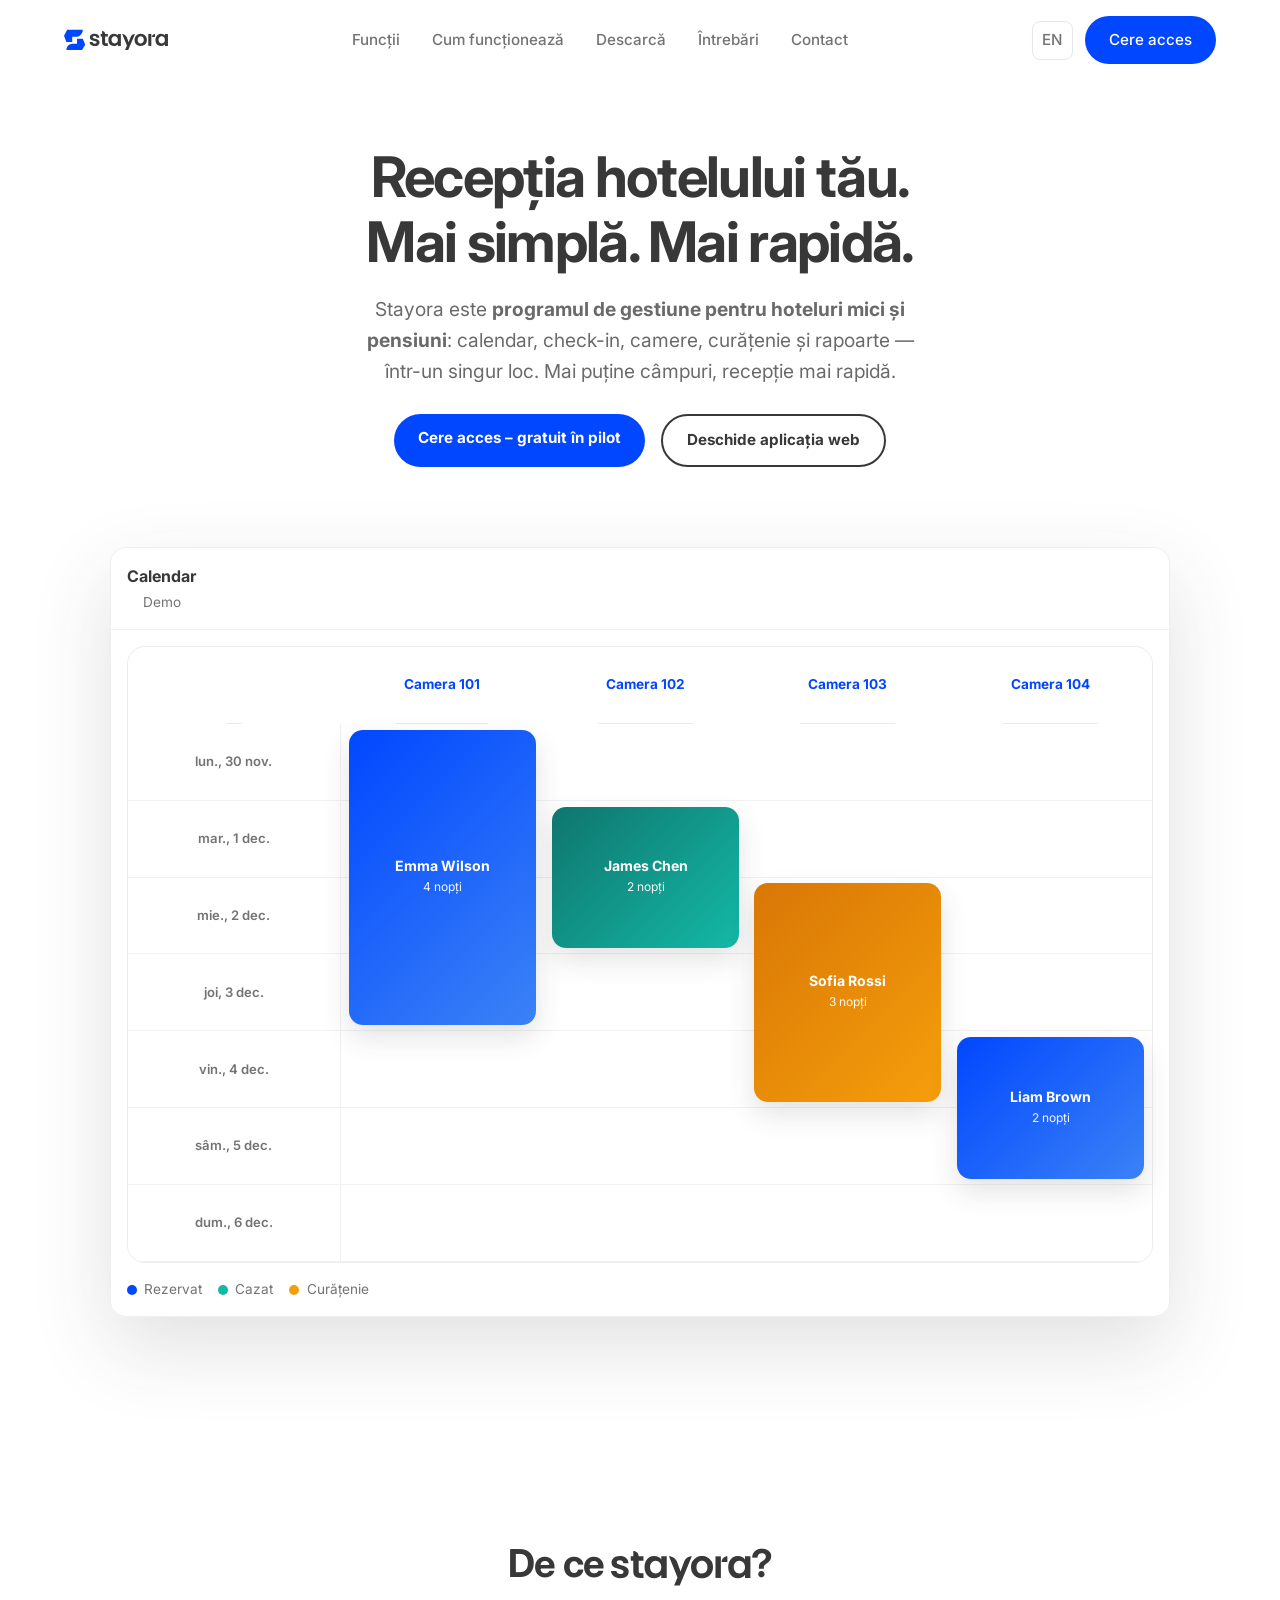
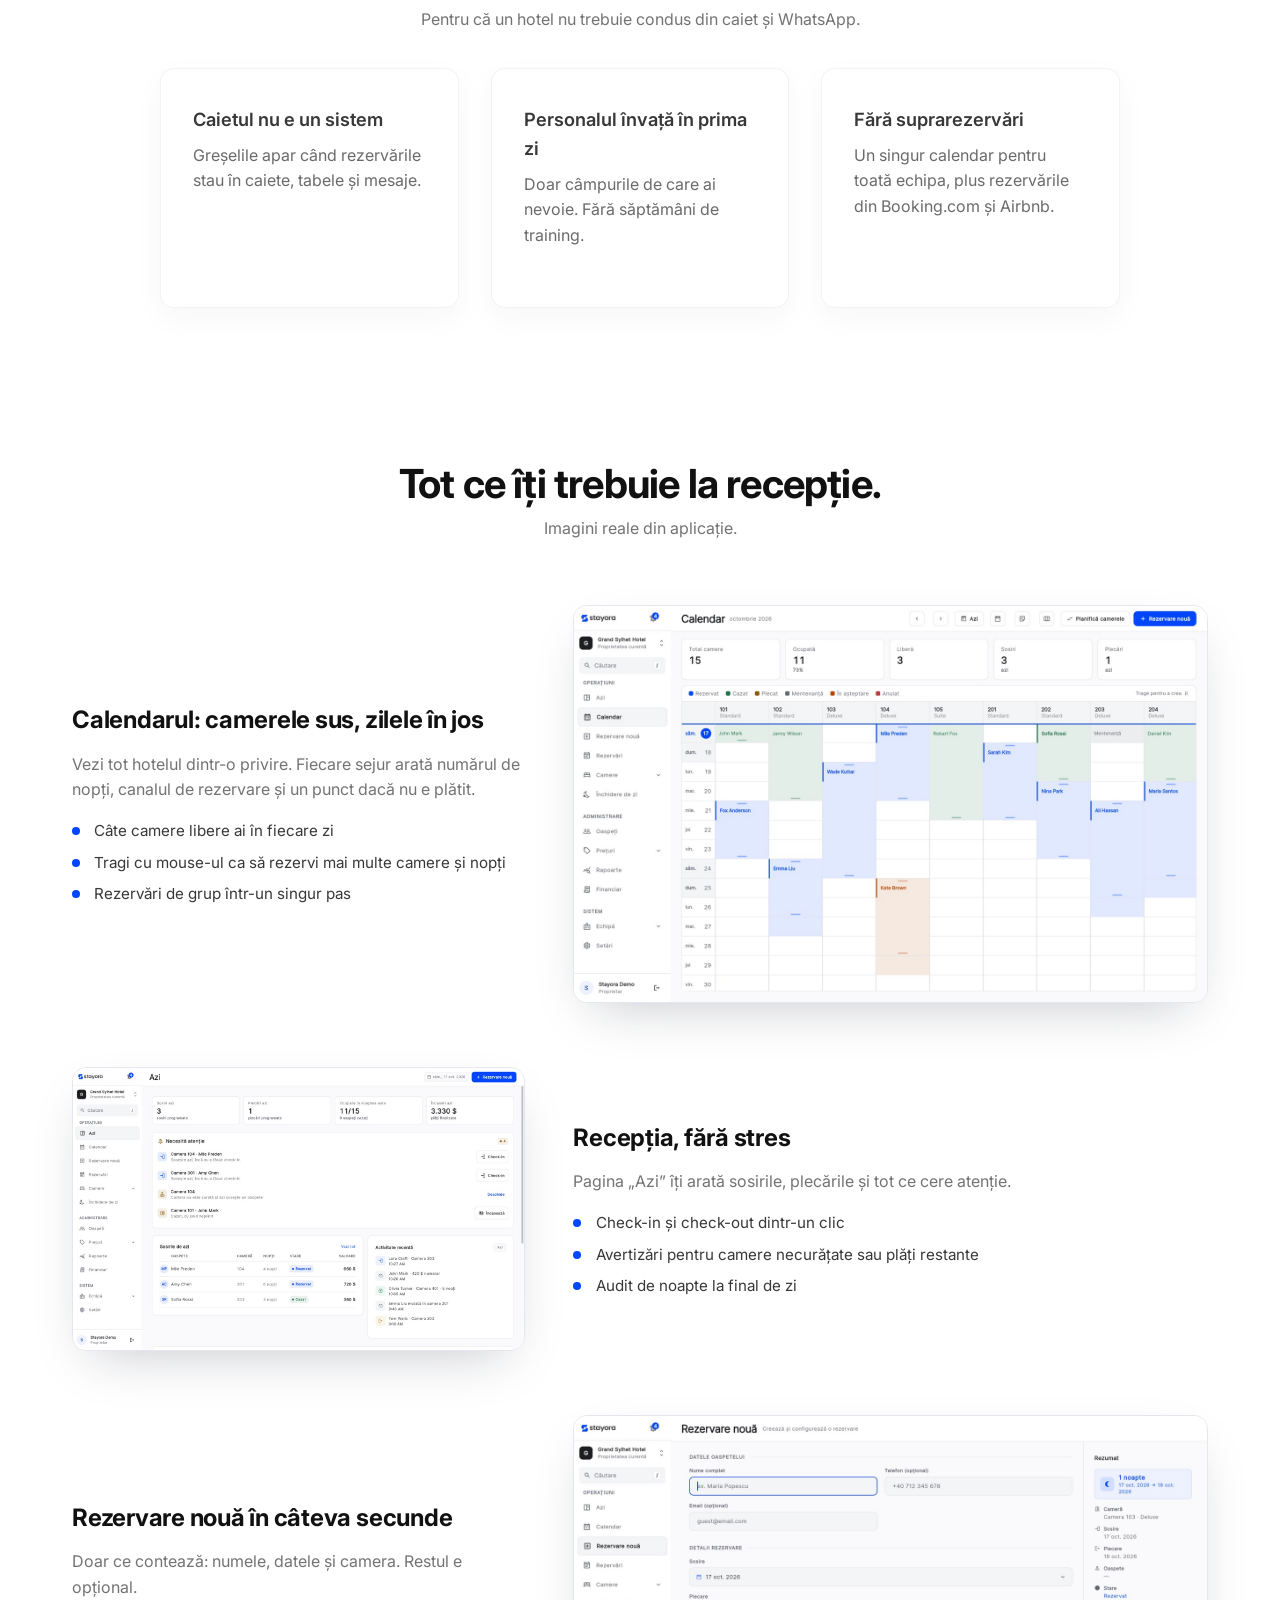
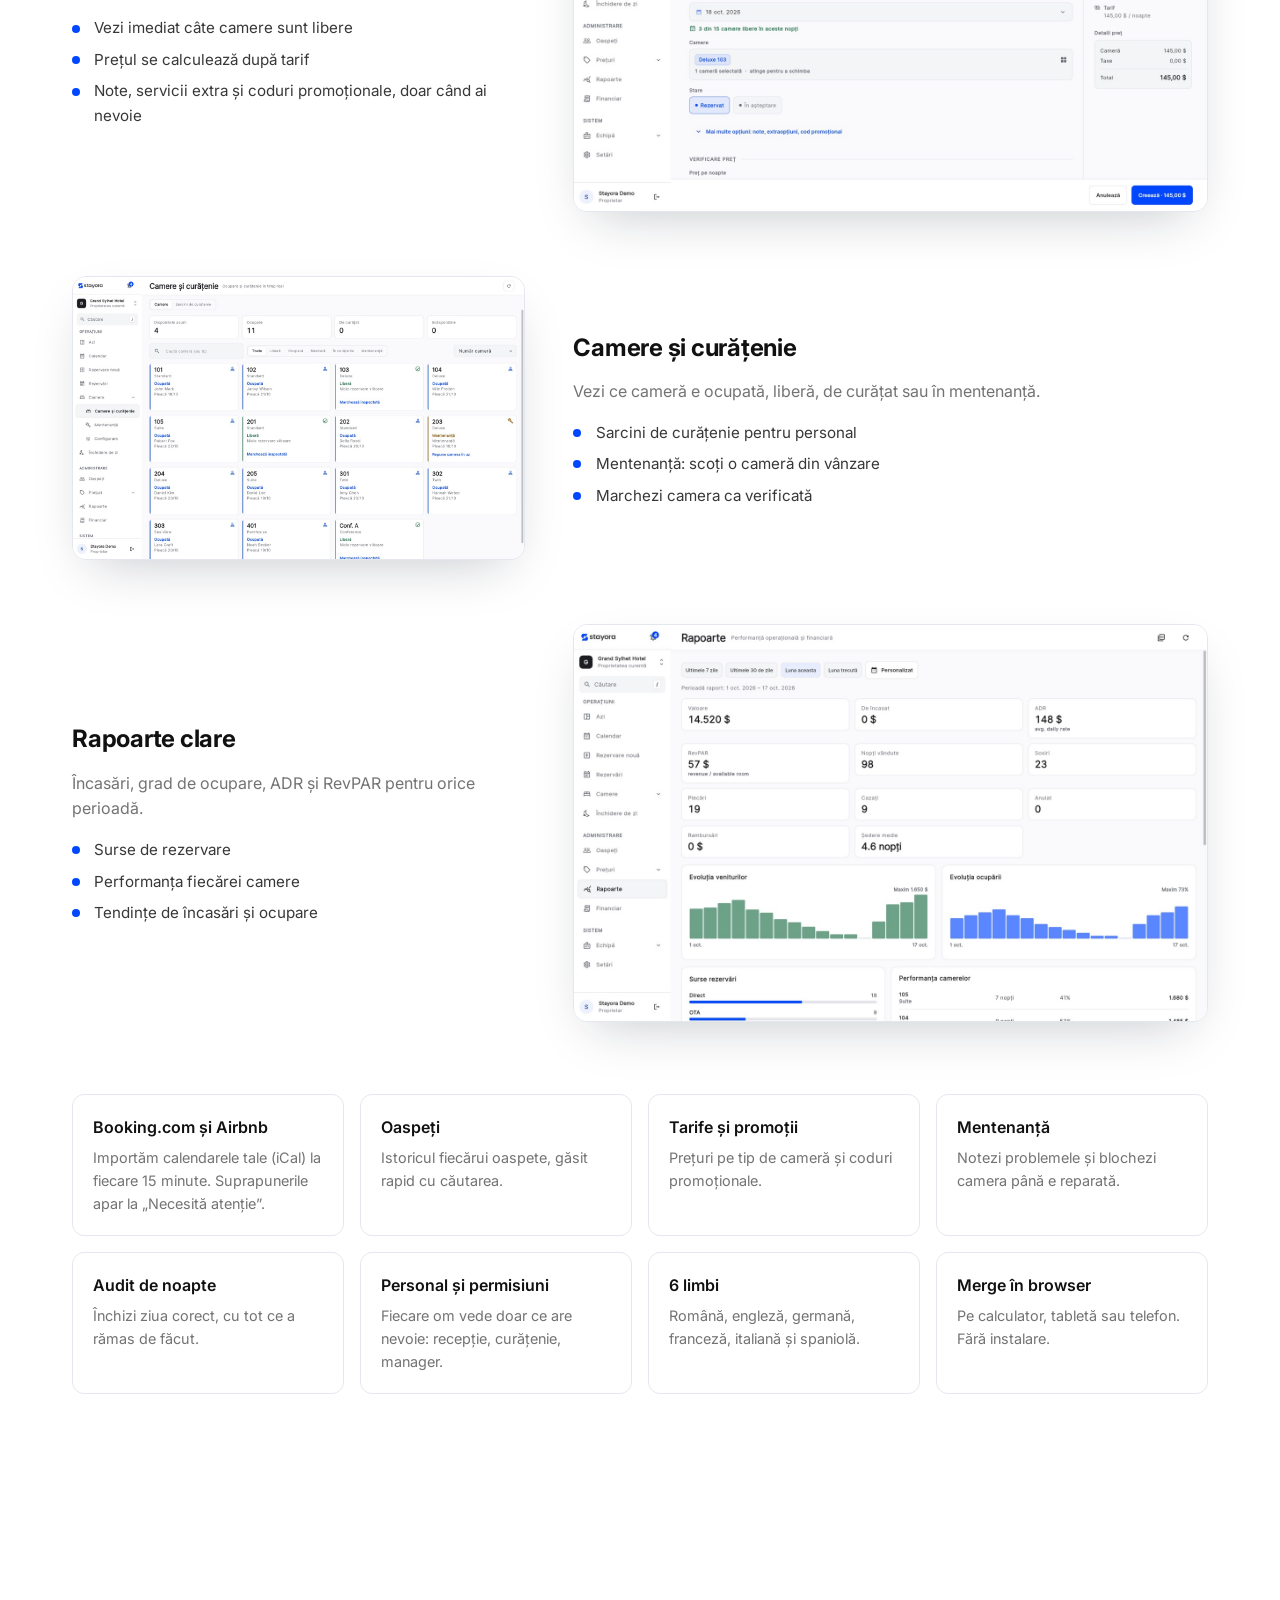
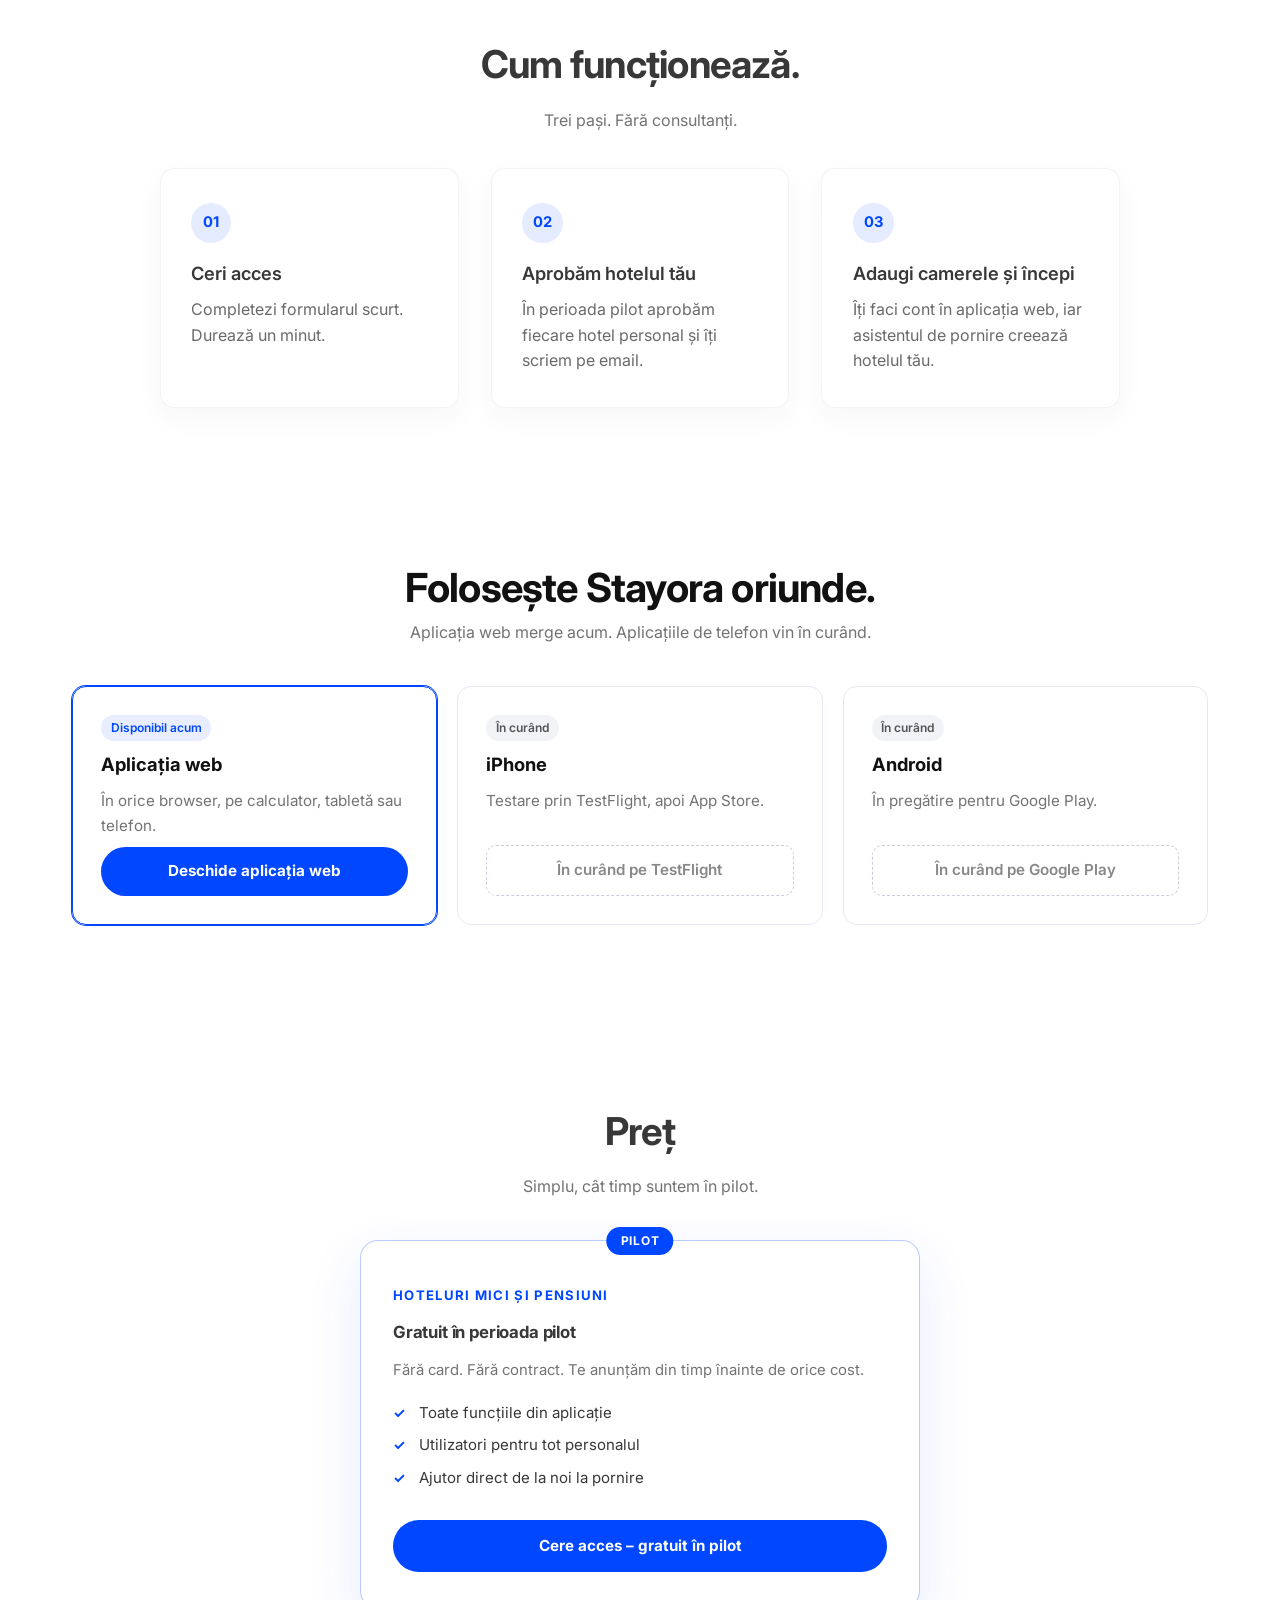
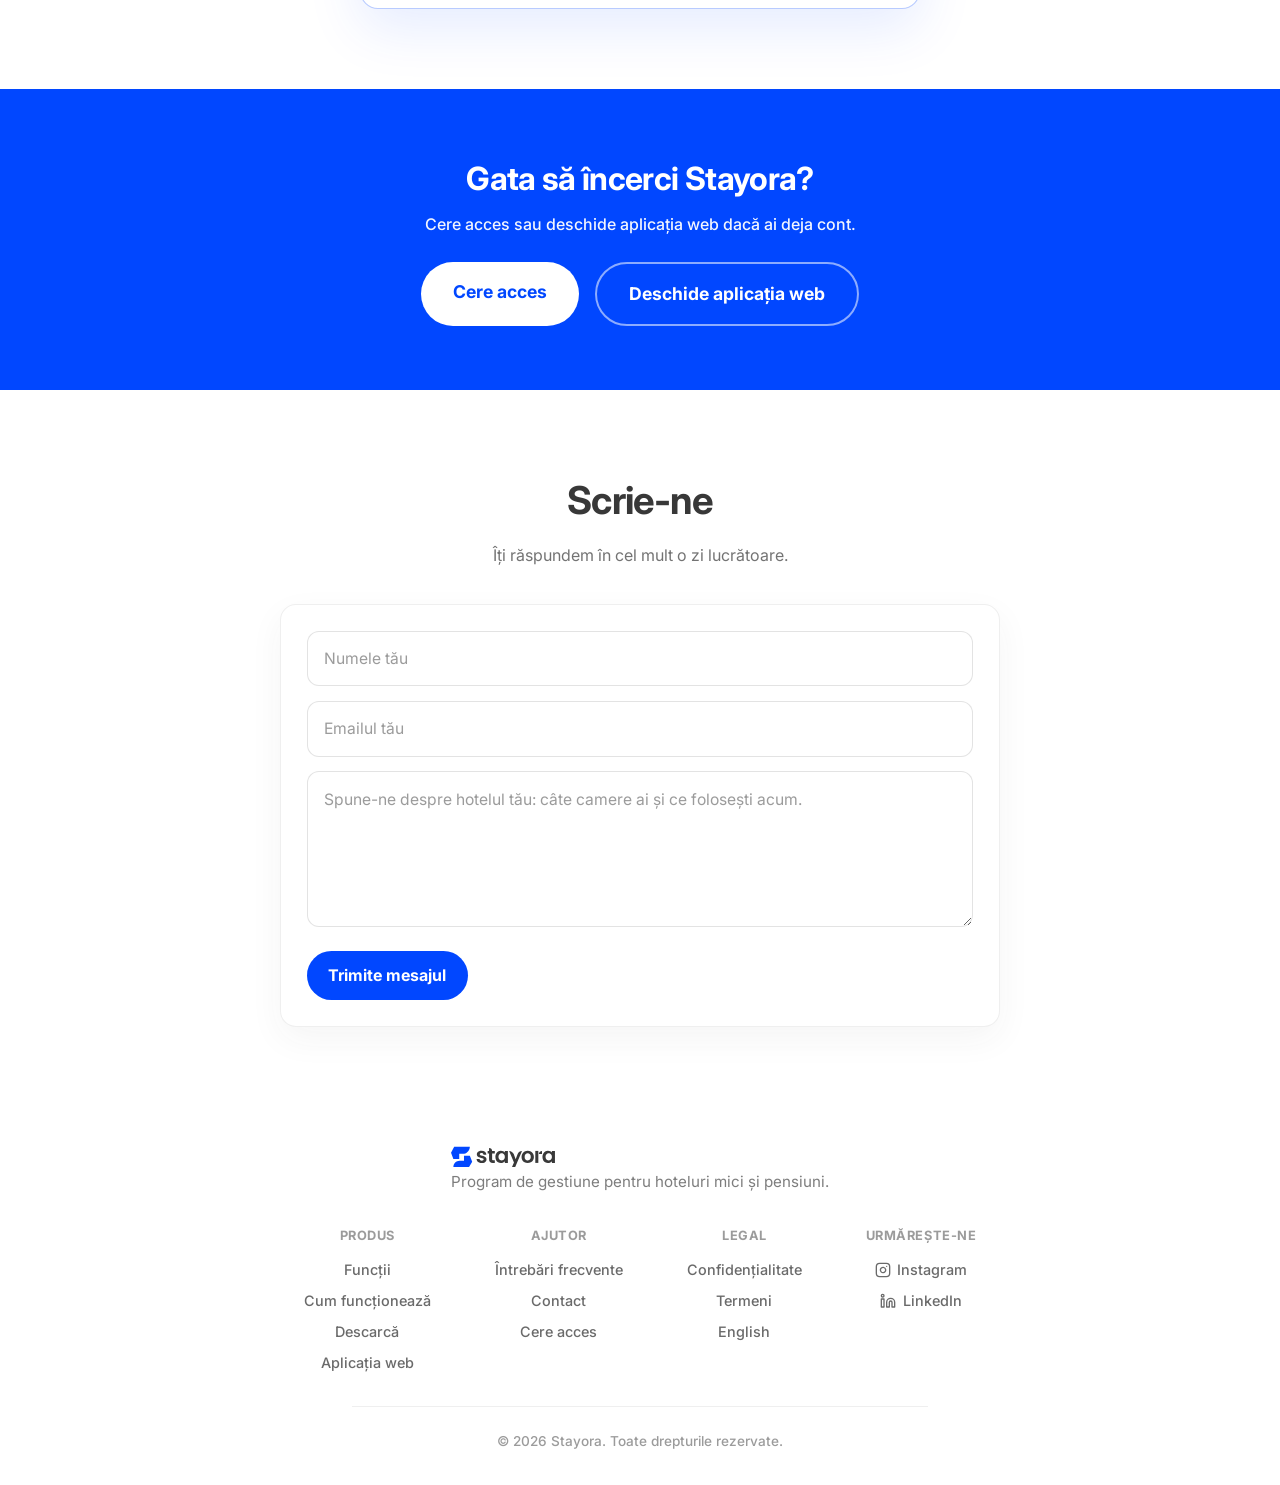
==== commit 6b2111cf: "Update site for the pilot: request access, real screenshots, download, RO/EN, legal drafts - Romania" ====
--- a/index.html
+++ b/index.html
@@ -1,36 +1,35 @@
 <!DOCTYPE html>
-<html lang="en">
+<html lang="ro">
 <head>
     <meta charset="UTF-8">
     <meta name="viewport" content="width=device-width, initial-scale=1.0">
-    <title>Stayora – Hotel Management Software | Coming Soon</title>
-    <meta name="description" content="Stayora centralizes hotel bookings, rooms, and staff in one clean dashboard. Launching soon — join the waitlist for early access.">
-    <meta name="keywords" content="hotel management software, hotel PMS, property management system, booking management, hotel staff management, room availability, hotel dashboard">
+    <title>Stayora – Program de gestiune pentru hoteluri mici și pensiuni</title>
+    <meta name="description" content="Calendar de rezervări, recepție, camere și curățenie, tarife și rapoarte într-o singură aplicație. Pentru hoteluri mici și pensiuni. Gratuit în perioada pilot.">
     <meta name="author" content="Stayora">
     <meta name="robots" content="index, follow, max-snippet:-1, max-image-preview:large, max-video-preview:-1">
-    <meta name="theme-color" content="#0f172a">
+    <meta name="theme-color" content="#0147FF">
     <meta name="format-detection" content="telephone=no">
     <link rel="canonical" href="https://www.stayora.ro/">
-
+    <link rel="alternate" hreflang="ro" href="https://www.stayora.ro/">
+    <link rel="alternate" hreflang="en" href="https://www.stayora.ro/en/">
+    <link rel="alternate" hreflang="x-default" href="https://www.stayora.ro/">
 
     <meta property="og:type" content="website">
     <meta property="og:url" content="https://www.stayora.ro/">
     <meta property="og:site_name" content="Stayora">
-    <meta property="og:title" content="Stayora – Hotel Management Software | Coming Soon">
-    <meta property="og:description" content="Stayora centralizes bookings, rooms, and staff in one clean dashboard. Launching soon — join the waitlist for early access.">
+    <meta property="og:title" content="Stayora – Program de gestiune pentru hoteluri mici și pensiuni">
+    <meta property="og:description" content="Calendar, recepție, camere, curățenie și rapoarte într-o singură aplicație. Gratuit în perioada pilot.">
     <meta property="og:image" content="https://www.stayora.ro/public/og-image.png">
     <meta property="og:image:width" content="1200">
     <meta property="og:image:height" content="630">
-    <meta property="og:image:alt" content="Stayora hotel management dashboard">
-    <meta property="og:locale" content="en_US">
+    <meta property="og:image:alt" content="Calendarul Stayora cu camerele sus și zilele în jos">
+    <meta property="og:locale" content="ro_RO">
+    <meta property="og:locale:alternate" content="en_US">
 
     <meta name="twitter:card" content="summary_large_image">
-    <meta name="twitter:site" content="@stayora">
-    <meta name="twitter:title" content="Stayora – Hotel Management Software | Coming Soon">
-    <meta name="twitter:description" content="Stayora centralizes bookings, rooms, and staff in one clean dashboard. Launching soon — join the waitlist for early access.">
+    <meta name="twitter:title" content="Stayora – Program de gestiune pentru hoteluri mici și pensiuni">
+    <meta name="twitter:description" content="Calendar, recepție, camere, curățenie și rapoarte într-o singură aplicație. Gratuit în perioada pilot.">
     <meta name="twitter:image" content="https://www.stayora.ro/public/og-image.png">
-    <meta name="twitter:image:alt" content="Stayora hotel management dashboard">
-
 
     <script type="application/ld+json">
     [
@@ -40,7 +39,7 @@
         "@id": "https://www.stayora.ro/#website",
         "url": "https://www.stayora.ro/",
         "name": "Stayora",
-        "description": "Hotel management software for modern teams",
+        "inLanguage": ["ro", "en"],
         "publisher": { "@id": "https://www.stayora.ro/#organization" }
       },
       {
@@ -49,17 +48,7 @@
         "@id": "https://www.stayora.ro/#organization",
         "name": "Stayora",
         "url": "https://www.stayora.ro",
-        "logo": {
-          "@type": "ImageObject",
-          "url": "https://www.stayora.ro/public/logo.svg",
-          "width": 200,
-          "height": 50
-        },
-        "contactPoint": {
-          "@type": "ContactPoint",
-          "contactType": "customer support",
-          "availableLanguage": "English"
-        },
+        "logo": "https://www.stayora.ro/public/logo.svg",
         "sameAs": [
           "https://www.instagram.com/stayora.ro/",
           "https://www.linkedin.com/company/stayora"
@@ -70,88 +59,23 @@
         "@type": "SoftwareApplication",
         "@id": "https://www.stayora.ro/#software",
         "name": "Stayora",
-        "url": "https://www.stayora.ro",
-        "description": "Stayora is a hotel management platform that centralizes bookings, rooms, and staff in one clean dashboard. Built for modern hotels.",
+        "url": "https://stayora-app-six.vercel.app",
+        "description": "Program de gestiune (PMS) pentru hoteluri mici și pensiuni: calendar, recepție, camere și curățenie, tarife, rapoarte.",
         "applicationCategory": "BusinessApplication",
         "operatingSystem": "Web",
+        "offers": { "@type": "Offer", "price": "0", "priceCurrency": "RON", "description": "Gratuit în perioada pilot" },
         "featureList": [
-          "Booking management",
-          "Room availability calendar",
-          "Real-time hotel dashboard",
-          "Staff coordination",
-          "Check-in and check-out management",
-          "Cleaning workflow automation"
+          "Calendar de rezervări cu camerele sus și zilele în jos",
+          "Rezervări de grup și pe mai multe camere",
+          "Check-in și check-out",
+          "Camere, curățenie și mentenanță",
+          "Tarife și promoții",
+          "Rapoarte și audit de noapte",
+          "Roluri și permisiuni pentru personal",
+          "Import calendar Booking.com și Airbnb (iCal)"
         ],
-        "audience": {
-          "@type": "Audience",
-          "audienceType": "Boutique hotels, guesthouses, independent hotels, B&Bs, small hotel groups"
-        },
-        "keywords": "hotel management software, hotel PMS, property management system, hotel booking system, hotel operations software, hotel management system",
-        "inLanguage": "en",
+        "inLanguage": "ro",
         "publisher": { "@id": "https://www.stayora.ro/#organization" }
-      },
-      {
-        "@context": "https://schema.org",
-        "@type": "FAQPage",
-        "@id": "https://www.stayora.ro/#faq",
-        "mainEntity": [
-          {
-            "@type": "Question",
-            "name": "What is hotel management software?",
-            "acceptedAnswer": {
-              "@type": "Answer",
-              "text": "Hotel management software is a digital platform that centralizes all core hotel operations — reservations, room availability, guest check-ins and check-outs, staff scheduling, and housekeeping — into a single system. Also referred to as a hotel PMS (Property Management System), it replaces fragmented tools like spreadsheets and paper logs and is the operational backbone of any well-run property."
-            }
-          },
-          {
-            "@type": "Question",
-            "name": "Is Stayora a property management system (PMS)?",
-            "acceptedAnswer": {
-              "@type": "Answer",
-              "text": "Yes. Stayora is a cloud-based hotel property management system (PMS) designed for independent hotels, boutique properties, and guesthouses. It covers core PMS functions — reservation management, room availability, front desk operations, and guest records — plus built-in staff coordination and housekeeping workflows."
-            }
-          },
-          {
-            "@type": "Question",
-            "name": "Is Stayora suitable for small hotels and guesthouses?",
-            "acceptedAnswer": {
-              "@type": "Answer",
-              "text": "Absolutely. Stayora was built for small and independent properties. The Starter plan supports up to 15 rooms and is used by B&Bs, guesthouses, boutique hotels, and small inns. Unlike legacy PMS systems that take months to configure, Stayora can be up and running the same afternoon you sign up."
-            }
-          },
-          {
-            "@type": "Question",
-            "name": "How does Stayora prevent hotel overbookings?",
-            "acceptedAnswer": {
-              "@type": "Answer",
-              "text": "Stayora maintains a real-time availability calendar that updates instantly when a reservation is created, modified, or cancelled. Every room's status is always visible to the entire team, eliminating the double-booking errors that occur when managing reservations across disconnected tools."
-            }
-          },
-          {
-            "@type": "Question",
-            "name": "What is the difference between Stayora and a traditional hotel PMS?",
-            "acceptedAnswer": {
-              "@type": "Answer",
-              "text": "Traditional hotel PMS systems are legacy software requiring on-premise installation, expensive licensing, and weeks of staff training. Stayora is a modern cloud-based hotel management system with transparent monthly pricing from $49, no installation needed, and an interface staff can learn in a day — plus built-in housekeeping and staff management."
-            }
-          },
-          {
-            "@type": "Question",
-            "name": "Can I manage hotel housekeeping and staff schedules with Stayora?",
-            "acceptedAnswer": {
-              "@type": "Answer",
-              "text": "Yes. The Pro and Enterprise plans include full staff coordination: shift scheduling, task assignment, and housekeeping status tracking — all visible from the same dashboard your front desk uses for bookings."
-            }
-          },
-          {
-            "@type": "Question",
-            "name": "How does hotel booking management work in Stayora?",
-            "acceptedAnswer": {
-              "@type": "Answer",
-              "text": "Stayora's hotel booking management system gives you a real-time visual calendar of every room and reservation. You can create bookings, move reservations, adjust dates, mark check-ins, and trigger housekeeping from a single drag-and-drop interface that updates instantly across your entire team."
-            }
-          }
-        ]
       }
     ]
     </script>
@@ -159,26 +83,27 @@
     <link rel="preconnect" href="https://fonts.googleapis.com">
     <link rel="preconnect" href="https://fonts.gstatic.com" crossorigin>
     <link href="https://fonts.googleapis.com/css2?family=Inter:ital,wght@0,400;0,500;0,600;0,700;1,400&display=swap" rel="stylesheet">
-    <link rel="stylesheet" href="style.css">
-    <link rel="icon" href="public/iconWebPhoto.svg" type="image/svg+xml">
+    <link rel="stylesheet" href="/style.css">
+    <link rel="icon" href="/public/iconWebPhoto.svg" type="image/svg+xml">
     <link rel="apple-touch-icon" href="/public/apple-touch-icon.png">
 </head>
 <body class="load-wrap">
     <span id="top" class="page-top-anchor" aria-hidden="true"></span>
     <div class="header-sticky">
     <header class="header load-reveal">
-        <a href="#top" class="logo logo-home" aria-label="Stayora – go to top">
-            <img src="public/logo.svg" alt="Stayora logo">
+        <a href="#top" class="logo logo-home" aria-label="Stayora – sus">
+            <img src="/public/logo.svg" alt="Stayora" width="120" height="28">
         </a>
-        <nav class="nav" id="main-nav" aria-label="Main navigation">
+        <nav class="nav" id="main-nav" aria-label="Navigare principală">
             <div class="nav-links">
-                <a href="#features" class="nav-link">Features</a>
-                <a href="#howItWorks" class="nav-link">How it works</a>
-                <a href="/waitlist/" class="nav-link">Waitlist</a>
-                <a href="/faq/" class="nav-link">FAQ</a>
+                <a href="#features" class="nav-link">Funcții</a>
+                <a href="#howItWorks" class="nav-link">Cum funcționează</a>
+                <a href="#download" class="nav-link">Descarcă</a>
+                <a href="/faq/" class="nav-link">Întrebări</a>
                 <a href="#contact" class="nav-link" data-inquiry="Contact">Contact</a>
             </div>
-            <a href="/waitlist/" class="btn-primary btn-header">Join waitlist</a>
+            <a href="/en/" class="lang-switch" hreflang="en" lang="en" aria-label="English version">EN</a>
+            <a href="/waitlist/" class="btn-primary btn-header">Cere acces</a>
         </nav>
     </header>
     </div>
@@ -186,181 +111,282 @@
     <main id="main-content">
     <section class="hero hero-with-demo">
         <div class="hero-inner load-reveal">
-            <h1>Your hotel isn't the problem.<br>Your hotel management system is.</h1>
-    
+            <h1>Recepția hotelului tău.<br>Mai simplă. Mai rapidă.</h1>
+
             <p class="hero-sub">
-                The <strong>hotel management software</strong> that actually fixes it. One <strong>hotel management system</strong> for bookings, rooms, and staff — one dashboard. Launching soon.
+                Stayora este <strong>programul de gestiune pentru hoteluri mici și pensiuni</strong>: calendar, check-in, camere, curățenie și rapoarte — într-un singur loc. Mai puține câmpuri, recepție mai rapidă.
             </p>
 
             <div class="hero-ctas">
-                <a href="/waitlist/" class="btn-primary">Join the waitlist</a>
-                <a href="#contact" class="btn-secondary" data-inquiry="Demo request">Get in touch</a>
-            </div>
-        </div>
-    
+                <a href="/waitlist/" class="btn-primary">Cere acces – gratuit în pilot</a>
+                <a href="https://stayora-app-six.vercel.app" class="btn-secondary">Deschide aplicația web</a>
+            </div>
+        </div>
+
         <div class="hero-demo reveal">
             <div class="calendar-demo-shell">
-                
                 <div class="calendar-demo-topbar">
                     <div class="calendar-demo-title">
                         <strong>Calendar</strong>
-                        <span>Demo mode</span>
+                        <span>Demo</span>
                     </div>
                 </div>
-    
+
                 <div class="calendar-board-wrap">
                     <div class="calendar-board" id="calendarBoard">
                         <div class="calendar-grid" id="calendarGrid"></div>
                         <div class="calendar-bookings-layer" id="calendarBookingsLayer"></div>
                     </div>
                 </div>
-    
+
                 <div class="calendar-demo-legend">
-                    <span><i class="legend-dot confirmed"></i> Confirmed</span>
-                    <span><i class="legend-dot checkedin"></i> Checked in</span>
-                    <span><i class="legend-dot cleaning"></i> Cleaning</span>
-                </div>
-            </div>
-        </div>
-    </section>
-
-    <section class="why-section reveal" id="features">
+                    <span><i class="legend-dot confirmed"></i> Rezervat</span>
+                    <span><i class="legend-dot checkedin"></i> Cazat</span>
+                    <span><i class="legend-dot cleaning"></i> Curățenie</span>
+                </div>
+            </div>
+        </div>
+    </section>
+
+    <section class="why-section reveal" id="why">
         <div class="why-inner">
-            <h2 class="why-heading">Why hotels switch to <span class="why-brand"><img src="./public/writing.svg" alt="Stayora" width="120" height="28"></span>?</h2>
-            <p class="how-sub">Because hotels shouldn’t run on spreadsheets and sticky notes.</p>
+            <h2 class="why-heading">De ce <span class="why-brand"><img src="/public/writing.svg" alt="Stayora" width="120" height="28"></span>?</h2>
+            <p class="how-sub">Pentru că un hotel nu trebuie condus din caiet și WhatsApp.</p>
             <div class="why-grid">
                 <div class="why-item">
-                    <h3>Pen and paper isn’t a system</h3>
-                    <p>Mistakes are inevitable when bookings live in notebooks and WhatsApp threads.</p>
+                    <h3>Caietul nu e un sistem</h3>
+                    <p>Greșelile apar când rezervările stau în caiete, tabele și mesaje.</p>
                 </div>
                 <div class="why-item">
-                    <h3>Your staff shouldn’t fight software</h3>
-                    <p>If your team needs training for weeks, the software is already broken.</p>
+                    <h3>Personalul învață în prima zi</h3>
+                    <p>Doar câmpurile de care ai nevoie. Fără săptămâni de training.</p>
                 </div>
                 <div class="why-item">
-                    <h3>Overbookings are not normal</h3>
-                    <p>Double bookings happen when teams work from different sources of truth.</p>
-                </div>
-            </div>
-        </div>
-    </section>
-
+                    <h3>Fără suprarezervări</h3>
+                    <p>Un singur calendar pentru toată echipa, plus rezervările din Booking.com și Airbnb.</p>
+                </div>
+            </div>
+        </div>
+    </section>
+
+    <section class="features-section reveal" id="features" aria-labelledby="features-heading">
+        <h2 id="features-heading">Tot ce îți trebuie la recepție.</h2>
+        <p class="how-sub">Imagini reale din aplicație.</p>
+
+        <div class="feature-row">
+            <div class="feature-text">
+                <h3>Calendarul: camerele sus, zilele în jos</h3>
+                <p>Vezi tot hotelul dintr-o privire. Fiecare sejur arată numărul de nopți, canalul de rezervare și un punct dacă nu e plătit.</p>
+                <ul>
+                    <li>Câte camere libere ai în fiecare zi</li>
+                    <li>Tragi cu mouse-ul ca să rezervi mai multe camere și nopți</li>
+                    <li>Rezervări de grup într-un singur pas</li>
+                </ul>
+            </div>
+            <figure class="feature-shot">
+                <img src="/public/screens/ro/calendar.jpg" alt="Calendarul Stayora cu camerele pe coloane și zilele pe rânduri" width="1440" height="900" loading="lazy" decoding="async">
+            </figure>
+        </div>
+
+        <div class="feature-row">
+            <div class="feature-text">
+                <h3>Recepția, fără stres</h3>
+                <p>Pagina „Azi” îți arată sosirile, plecările și tot ce cere atenție.</p>
+                <ul>
+                    <li>Check-in și check-out dintr-un clic</li>
+                    <li>Avertizări pentru camere necurățate sau plăți restante</li>
+                    <li>Audit de noapte la final de zi</li>
+                </ul>
+            </div>
+            <figure class="feature-shot">
+                <img src="/public/screens/ro/today.jpg" alt="Pagina Azi din Stayora cu sosiri și plecări" width="1440" height="900" loading="lazy" decoding="async">
+            </figure>
+        </div>
+
+        <div class="feature-row">
+            <div class="feature-text">
+                <h3>Rezervare nouă în câteva secunde</h3>
+                <p>Doar ce contează: numele, datele și camera. Restul e opțional.</p>
+                <ul>
+                    <li>Vezi imediat câte camere sunt libere</li>
+                    <li>Prețul se calculează după tarif</li>
+                    <li>Note, servicii extra și coduri promoționale, doar când ai nevoie</li>
+                </ul>
+            </div>
+            <figure class="feature-shot">
+                <img src="/public/screens/ro/booking.jpg" alt="Formularul de rezervare nouă din Stayora" width="1440" height="900" loading="lazy" decoding="async">
+            </figure>
+        </div>
+
+        <div class="feature-row">
+            <div class="feature-text">
+                <h3>Camere și curățenie</h3>
+                <p>Vezi ce cameră e ocupată, liberă, de curățat sau în mentenanță.</p>
+                <ul>
+                    <li>Sarcini de curățenie pentru personal</li>
+                    <li>Mentenanță: scoți o cameră din vânzare</li>
+                    <li>Marchezi camera ca verificată</li>
+                </ul>
+            </div>
+            <figure class="feature-shot">
+                <img src="/public/screens/ro/rooms.jpg" alt="Panoul de camere și curățenie din Stayora" width="1440" height="900" loading="lazy" decoding="async">
+            </figure>
+        </div>
+
+        <div class="feature-row">
+            <div class="feature-text">
+                <h3>Rapoarte clare</h3>
+                <p>Încasări, grad de ocupare, ADR și RevPAR pentru orice perioadă.</p>
+                <ul>
+                    <li>Surse de rezervare</li>
+                    <li>Performanța fiecărei camere</li>
+                    <li>Tendințe de încasări și ocupare</li>
+                </ul>
+            </div>
+            <figure class="feature-shot">
+                <img src="/public/screens/ro/reports.jpg" alt="Rapoartele Stayora cu încasări și ocupare" width="1440" height="900" loading="lazy" decoding="async">
+            </figure>
+        </div>
+
+        <div class="feature-more">
+            <div class="feature-more-item">
+                <h4>Booking.com și Airbnb</h4>
+                <p>Importăm calendarele tale (iCal) la fiecare 15 minute. Suprapunerile apar la „Necesită atenție”.</p>
+            </div>
+            <div class="feature-more-item">
+                <h4>Oaspeți</h4>
+                <p>Istoricul fiecărui oaspete, găsit rapid cu căutarea.</p>
+            </div>
+            <div class="feature-more-item">
+                <h4>Tarife și promoții</h4>
+                <p>Prețuri pe tip de cameră și coduri promoționale.</p>
+            </div>
+            <div class="feature-more-item">
+                <h4>Mentenanță</h4>
+                <p>Notezi problemele și blochezi camera până e reparată.</p>
+            </div>
+            <div class="feature-more-item">
+                <h4>Audit de noapte</h4>
+                <p>Închizi ziua corect, cu tot ce a rămas de făcut.</p>
+            </div>
+            <div class="feature-more-item">
+                <h4>Personal și permisiuni</h4>
+                <p>Fiecare om vede doar ce are nevoie: recepție, curățenie, manager.</p>
+            </div>
+            <div class="feature-more-item">
+                <h4>6 limbi</h4>
+                <p>Română, engleză, germană, franceză, italiană și spaniolă.</p>
+            </div>
+            <div class="feature-more-item">
+                <h4>Merge în browser</h4>
+                <p>Pe calculator, tabletă sau telefon. Fără instalare.</p>
+            </div>
+        </div>
+    </section>
 
     <section class="how-section reveal" id="howItWorks">
         <div class="how-inner">
-            <h2>How it works.</h2>
-            <p class="how-sub">Set up once. Run your hotel without the chaos.</p>
+            <h2>Cum funcționează.</h2>
+            <p class="how-sub">Trei pași. Fără consultanți.</p>
 
             <div class="how-steps">
                 <article class="how-step">
                     <span class="how-step-number">01</span>
-                    <h3>Set up your property</h3>
-                    <p>Rooms, rates, staff. Done in an afternoon.</p>
+                    <h3>Ceri acces</h3>
+                    <p>Completezi formularul scurt. Durează un minut.</p>
                 </article>
 
                 <article class="how-step">
                     <span class="how-step-number">02</span>
-                    <h3>Manage bookings in real time</h3>
-                    <p>Every reservation. Every room. Always in sync.</p>
+                    <h3>Aprobăm hotelul tău</h3>
+                    <p>În perioada pilot aprobăm fiecare hotel personal și îți scriem pe email.</p>
                 </article>
 
                 <article class="how-step">
                     <span class="how-step-number">03</span>
-                    <h3>Coordinate your entire team</h3>
-                    <p>Front desk, housekeeping, management — one screen.</p>
+                    <h3>Adaugi camerele și începi</h3>
+                    <p>Îți faci cont în aplicația web, iar asistentul de pornire creează hotelul tău.</p>
                 </article>
             </div>
         </div>
     </section>
 
-
-    <section class="pricing-section reveal" id="early-access" aria-labelledby="early-access-heading">
+    <section class="download-section reveal" id="download" aria-labelledby="download-heading">
+        <h2 id="download-heading">Folosește Stayora oriunde.</h2>
+        <p class="how-sub">Aplicația web merge acum. Aplicațiile de telefon vin în curând.</p>
+
+        <div class="download-grid">
+            <div class="download-card download-card--live">
+                <span class="download-status">Disponibil acum</span>
+                <h3>Aplicația web</h3>
+                <p>În orice browser, pe calculator, tabletă sau telefon.</p>
+                <a href="https://stayora-app-six.vercel.app" class="btn-primary">Deschide aplicația web</a>
+            </div>
+            <div class="download-card" data-platform="ios">
+                <span class="download-status">În curând</span>
+                <h3>iPhone</h3>
+                <p>Testare prin TestFlight, apoi App Store.</p>
+                <span class="download-btn-disabled" aria-disabled="true">În curând pe TestFlight</span>
+            </div>
+            <div class="download-card" data-platform="android">
+                <span class="download-status">În curând</span>
+                <h3>Android</h3>
+                <p>În pregătire pentru Google Play.</p>
+                <span class="download-btn-disabled" aria-disabled="true">În curând pe Google Play</span>
+            </div>
+        </div>
+    </section>
+
+    <section class="pricing-section reveal" id="pricing" aria-labelledby="pricing-heading">
         <div class="pricing-inner">
-            <h2 id="early-access-heading">Stayora is launching soon.</h2>
-            <p class="how-sub">Be among the first.</p>
-
-            <div class="early-access-grid">
-
-                <div class="early-access-card">
-                    <span class="pricing-tier">For small properties</span>
-                    <h3>Small hotel. Full control.</h3>
-                    <p>Your whole team learns it on day one. No consultant needed.</p>
-                    <ul class="pricing-features">
-                        <li>Booking calendar &amp; real-time availability</li>
-                        <li>Check-in &amp; check-out management</li>
-                        <li>Room status and housekeeping workflow</li>
-                        <li>Staff coordination in one dashboard</li>
-                    </ul>
-                    <a href="#contact" class="btn-secondary pricing-btn" data-inquiry="Early access: small property">Request early access</a>
-                </div>
-
-                <div class="early-access-card early-access-card--featured">
-                    <span class="pricing-badge">Most interest</span>
-                    <span class="pricing-tier">For growing hotels</span>
-                    <h3>One system. Entire operation.</h3>
-                    <p>Stop using three tools to do one job.</p>
-                    <ul class="pricing-features">
-                        <li>Everything for small properties</li>
-                        <li>Staff shifts &amp; task scheduling</li>
-                        <li>Cleaning workflow automation</li>
-                        <li>Analytics &amp; operational reports</li>
-                        <li>Priority onboarding support</li>
-                    </ul>
-                    <a href="/waitlist/" class="btn-primary pricing-btn">Join the waitlist</a>
-                </div>
-
-                <div class="early-access-card">
-                    <span class="pricing-tier">For hotel groups</span>
-                    <h3>Built to scale with you.</h3>
-                    <p>Early access members shape what we build next.</p>
-                    <ul class="pricing-features">
-                        <li>Everything for growing hotels</li>
-                        <li>Multi-property support</li>
-                        <li>Custom integrations</li>
-                        <li>Dedicated account contact</li>
-                        <li>Custom onboarding</li>
-                    </ul>
-                    <a href="#contact" class="btn-secondary pricing-btn" data-inquiry="Early access: hotel group">Get in touch</a>
-                </div>
-
-            </div>
-        </div>
-    </section>
-
-    
+            <h2 id="pricing-heading">Preț</h2>
+            <p class="how-sub">Simplu, cât timp suntem în pilot.</p>
+
+            <div class="early-access-card early-access-card--featured pilot-card">
+                <span class="pricing-badge">Pilot</span>
+                <span class="pricing-tier">Hoteluri mici și pensiuni</span>
+                <h3>Gratuit în perioada pilot</h3>
+                <p>Fără card. Fără contract. Te anunțăm din timp înainte de orice cost.</p>
+                <ul class="pricing-features">
+                    <li>Toate funcțiile din aplicație</li>
+                    <li>Utilizatori pentru tot personalul</li>
+                    <li>Ajutor direct de la noi la pornire</li>
+                </ul>
+                <a href="/waitlist/" class="btn-primary pricing-btn">Cere acces – gratuit în pilot</a>
+            </div>
+        </div>
+    </section>
 
     <section class="cta-final reveal" id="cta">
-        <h2>Be the first to run your hotel the right way.</h2>
-        <p>We'll reach out when early access opens.</p>
+        <h2>Gata să încerci Stayora?</h2>
+        <p>Cere acces sau deschide aplicația web dacă ai deja cont.</p>
         <div class="cta-buttons">
-            <a href="/waitlist/" class="btn-primary btn-large">Join the waitlist</a>
-            <a href="#contact" class="btn-outline btn-large" data-inquiry="Demo request">Talk to us</a>
-        </div>
-    </section>
-
-
+            <a href="/waitlist/" class="btn-primary btn-large">Cere acces</a>
+            <a href="https://stayora-app-six.vercel.app" class="btn-outline btn-large">Deschide aplicația web</a>
+        </div>
+    </section>
 
     <section class="contact-section reveal" id="contact">
         <div class="contact-inner">
-            <h2>Get early access</h2>
-            <p class="contact-sub">We reply within one business day.</p>
-    
+            <h2>Scrie-ne</h2>
+            <p class="contact-sub">Îți răspundem în cel mult o zi lucrătoare.</p>
+
             <form class="contact-form">
-                <input type="hidden" name="inquiryType" value="General contact">
+                <input type="hidden" name="inquiryType" value="Contact">
                 <input type="text" name="website" tabindex="-1" autocomplete="off" aria-hidden="true" style="display:none">
                 <div class="form-row">
-                    <input class="contact-input" type="text" name="name" placeholder="Your name" required>
-                </div>
-    
+                    <input class="contact-input" type="text" name="name" placeholder="Numele tău" aria-label="Numele tău" autocomplete="name" required>
+                </div>
+
                 <div class="form-row">
-                    <input class="contact-input" type="email" name="email" placeholder="Your email" required>
-                </div>
-    
+                    <input class="contact-input" type="email" name="email" placeholder="Emailul tău" aria-label="Emailul tău" autocomplete="email" required>
+                </div>
+
                 <div class="form-row">
-                    <textarea class="contact-textarea" name="message" placeholder="Tell us about your property — how many rooms, what tools you use now, or anything else you'd like us to know." rows="5" required></textarea>
-                </div>
-    
-                <button type="submit" class="contact-btn">Send Message</button>
+                    <textarea class="contact-textarea" name="message" placeholder="Spune-ne despre hotelul tău: câte camere ai și ce folosești acum." aria-label="Mesaj" rows="5" required></textarea>
+                </div>
+
+                <button type="submit" class="contact-btn">Trimite mesajul</button>
             </form>
         </div>
     </section>
@@ -369,44 +395,47 @@
 
     <footer class="footer reveal" id="site-footer">
         <div class="footer-brand">
-            <a href="#top" class="logo logo-home" aria-label="Stayora – go to top">
-                <img src="public/logo.svg" alt="Stayora logo">
+            <a href="#top" class="logo logo-home" aria-label="Stayora – sus">
+                <img src="/public/logo.svg" alt="Stayora" width="120" height="28">
             </a>
-            <p class="footer-tagline">Hotel management software — launching soon.</p>
+            <p class="footer-tagline">Program de gestiune pentru hoteluri mici și pensiuni.</p>
         </div>
         <div class="footer-links">
             <div class="footer-col">
-                <span class="footer-col-title">Product</span>
-                <a href="#features">Features</a>
-                <a href="#howItWorks">How it works</a>
-                <a href="/waitlist/">Waitlist</a>
+                <span class="footer-col-title">Produs</span>
+                <a href="#features">Funcții</a>
+                <a href="#howItWorks">Cum funcționează</a>
+                <a href="#download">Descarcă</a>
+                <a href="https://stayora-app-six.vercel.app">Aplicația web</a>
             </div>
             <div class="footer-col">
-                <span class="footer-col-title">Learn</span>
-                <a href="/faq/">FAQ</a>
-                <a href="/faq/#faq">All questions</a>
+                <span class="footer-col-title">Ajutor</span>
+                <a href="/faq/">Întrebări frecvente</a>
+                <a href="#contact" data-inquiry="Contact">Contact</a>
+                <a href="/waitlist/">Cere acces</a>
             </div>
             <div class="footer-col">
-                <span class="footer-col-title">Company</span>
-                <a href="#contact" data-inquiry="Contact">Contact us</a>
-                <a href="/waitlist/">Join the waitlist</a>
+                <span class="footer-col-title">Legal</span>
+                <a href="/privacy/">Confidențialitate</a>
+                <a href="/terms/">Termeni</a>
+                <a href="/en/" hreflang="en" lang="en">English</a>
             </div>
             <div class="footer-col">
-                <span class="footer-col-title">Follow</span>
-                <a href="https://www.instagram.com/stayora.ro/" target="_blank" rel="noopener noreferrer" class="footer-social-link" aria-label="Stayora on Instagram">
+                <span class="footer-col-title">Urmărește-ne</span>
+                <a href="https://www.instagram.com/stayora.ro/" target="_blank" rel="noopener noreferrer" class="footer-social-link" aria-label="Stayora pe Instagram">
                     <svg xmlns="http://www.w3.org/2000/svg" width="16" height="16" viewBox="0 0 24 24" fill="none" stroke="currentColor" stroke-width="2" stroke-linecap="round" stroke-linejoin="round" aria-hidden="true"><rect x="2" y="2" width="20" height="20" rx="5" ry="5"/><path d="M16 11.37A4 4 0 1 1 12.63 8 4 4 0 0 1 16 11.37z"/><line x1="17.5" y1="6.5" x2="17.51" y2="6.5"/></svg>
                     Instagram
                 </a>
-                <a href="https://www.linkedin.com/company/stayora" target="_blank" rel="noopener noreferrer" class="footer-social-link" aria-label="Stayora on LinkedIn">
+                <a href="https://www.linkedin.com/company/stayora" target="_blank" rel="noopener noreferrer" class="footer-social-link" aria-label="Stayora pe LinkedIn">
                     <svg xmlns="http://www.w3.org/2000/svg" width="16" height="16" viewBox="0 0 24 24" fill="none" stroke="currentColor" stroke-width="2" stroke-linecap="round" stroke-linejoin="round" aria-hidden="true"><path d="M16 8a6 6 0 0 1 6 6v7h-4v-7a2 2 0 0 0-2-2 2 2 0 0 0-2 2v7h-4v-7a6 6 0 0 1 6-6z"/><rect x="2" y="9" width="4" height="12"/><circle cx="4" cy="4" r="2"/></svg>
                     LinkedIn
                 </a>
             </div>
         </div>
         <div class="footer-bottom">
-            <p class="footer-copy">© 2026 Stayora. All rights reserved.</p>
+            <p class="footer-copy">© 2026 Stayora. Toate drepturile rezervate.</p>
         </div>
     </footer>
-    <script src="script.js"></script>
+    <script src="/script.js"></script>
 </body>
 </html>
--- a/style.css
+++ b/style.css
@@ -808,6 +808,10 @@
     max-width: 1200px;
     margin: 0 auto;
     padding: 3rem 1.5rem 2rem;
+    display: flex;
+    flex-direction: column;
+    align-items: center;
+    text-align: center;
 }
 
 .footer-brand {
@@ -825,6 +829,7 @@
     display: flex;
     gap: 4rem;
     flex-wrap: wrap;
+    justify-content: center;
     margin-bottom: 2rem;
 }
 
@@ -860,6 +865,7 @@
     border-top: 1px solid rgba(56, 56, 56, 0.08);
     width: 100%;
     max-width: 36rem;
+    text-align: center;
 }
 
 .footer-copy {
@@ -1982,7 +1988,7 @@
 /* ── Small mobile (≤ 480px) ────────────────────────── */
 @media (max-width: 480px) {
     .header {
-        padding: 0.6rem 0.875rem;
+        padding: 0.6rem 1rem;
     }
 
     .logo img {
@@ -1997,7 +2003,7 @@
 
     /* hero */
     .hero {
-        padding: 2rem 0.875rem 2.5rem;
+        padding: 2rem 1rem 2.5rem;
     }
 
     .hero h1 {
@@ -2010,7 +2016,7 @@
 
     /* features / why */
     .why-section {
-        padding: 2rem 0.875rem 2.5rem;
+        padding: 2rem 1rem 2.5rem;
     }
 
     .why-item {
@@ -2023,7 +2029,7 @@
 
     /* how it works */
     .how-section {
-        padding: 2rem 0.875rem 2.5rem;
+        padding: 2rem 1rem 2.5rem;
     }
 
     .how-step {
@@ -2036,7 +2042,7 @@
 
     /* CTA */
     .cta-final {
-        padding: 2.5rem 0.875rem;
+        padding: 2.5rem 1rem;
     }
 
     .cta-final h2 {
@@ -2054,7 +2060,7 @@
 
     /* pricing */
     .pricing-section {
-        padding: 2rem 0.875rem 2.5rem;
+        padding: 2rem 1rem 2.5rem;
     }
 
     .pricing-card {
@@ -2079,7 +2085,7 @@
 
     /* seo + faq */
     .seo-section {
-        padding: 2rem 0.875rem 2.5rem;
+        padding: 2rem 1rem 2.5rem;
     }
 
     .seo-card {
@@ -2087,7 +2093,7 @@
     }
 
     .faq-section {
-        padding: 2rem 0.875rem 2.5rem;
+        padding: 2rem 1rem 2.5rem;
     }
 
     .faq-question {
@@ -2101,7 +2107,7 @@
 
     /* contact */
     .contact-section {
-        padding: 2rem 0.875rem 2.5rem;
+        padding: 2rem 1rem 2.5rem;
     }
 
     .contact-form {
@@ -2117,7 +2123,7 @@
 
     /* footer */
     .footer {
-        padding: 2rem 0.875rem 1.25rem;
+        padding: 2rem 1rem 1.25rem;
     }
 
     .footer-tagline {
@@ -2129,3 +2135,324 @@
     }
 }
 
+
+/* ===== Pilot update: features, download, legal ===== */
+html, body {
+    overflow-x: clip;
+}
+
+img {
+    max-width: 100%;
+    height: auto;
+}
+
+.header {
+    grid-template-columns: auto 1fr auto auto;
+}
+
+.lang-switch {
+    font-size: 0.85rem;
+    font-weight: 600;
+    color: var(--color-text-muted);
+    padding: 0.4rem 0.6rem;
+    border: 1px solid #e4e7ee;
+    border-radius: 8px;
+    margin-right: 0.75rem;
+}
+
+.lang-switch:hover {
+    color: var(--color-primary);
+    border-color: var(--color-primary);
+}
+
+.features-section {
+    max-width: 1200px;
+    margin: 0 auto;
+    padding: 5rem 2rem;
+}
+
+.features-section > h2,
+.download-section h2 {
+    font-size: clamp(1.75rem, 3.5vw, 2.5rem);
+    font-weight: 700;
+    letter-spacing: -0.02em;
+    color: #111;
+    text-align: center;
+}
+
+.features-section > .how-sub,
+.download-section .how-sub {
+    text-align: center;
+}
+
+.feature-row {
+    display: grid;
+    grid-template-columns: minmax(0, 5fr) minmax(0, 7fr);
+    gap: 3rem;
+    align-items: center;
+    margin-top: 4rem;
+}
+
+.feature-row:nth-of-type(even) .feature-text {
+    order: 2;
+}
+
+.feature-text h3 {
+    font-size: 1.5rem;
+    font-weight: 700;
+    letter-spacing: -0.01em;
+    color: #111;
+    margin-bottom: 0.75rem;
+}
+
+.feature-text p {
+    color: var(--color-text-muted);
+    margin-bottom: 1rem;
+}
+
+.feature-text ul {
+    list-style: none;
+    display: grid;
+    gap: 0.45rem;
+}
+
+.feature-text li {
+    position: relative;
+    padding-left: 1.4rem;
+    font-size: 0.95rem;
+}
+
+.feature-text li::before {
+    content: "";
+    position: absolute;
+    left: 0;
+    top: 0.55em;
+    width: 8px;
+    height: 8px;
+    border-radius: 50%;
+    background: var(--color-primary);
+}
+
+.feature-shot {
+    border: 1px solid #e4e7ee;
+    border-radius: 14px;
+    overflow: hidden;
+    box-shadow: 0 20px 50px -20px rgba(15, 23, 42, 0.25);
+    background: #fafafc;
+}
+
+.feature-shot img {
+    display: block;
+    width: 100%;
+}
+
+.feature-more {
+    display: grid;
+    grid-template-columns: repeat(4, minmax(0, 1fr));
+    gap: 1rem;
+    margin-top: 4.5rem;
+}
+
+.feature-more-item {
+    border: 1px solid #e4e7ee;
+    border-radius: 12px;
+    padding: 1.25rem;
+}
+
+.feature-more-item h4 {
+    font-size: 1rem;
+    font-weight: 600;
+    color: #111;
+    margin-bottom: 0.35rem;
+}
+
+.feature-more-item p {
+    font-size: 0.9rem;
+    color: var(--color-text-muted);
+}
+
+.download-section {
+    max-width: 1200px;
+    margin: 0 auto;
+    padding: 5rem 2rem;
+}
+
+.download-grid {
+    display: grid;
+    grid-template-columns: repeat(3, minmax(0, 1fr));
+    gap: 1.25rem;
+    margin-top: 2.5rem;
+}
+
+.download-card {
+    border: 1px solid #e4e7ee;
+    border-radius: 14px;
+    padding: 1.75rem;
+    display: flex;
+    flex-direction: column;
+    gap: 0.6rem;
+}
+
+.download-card--live {
+    border-color: var(--color-primary);
+    box-shadow: 0 0 0 1px var(--color-primary);
+}
+
+.download-card h3 {
+    font-size: 1.15rem;
+    font-weight: 700;
+    color: #111;
+}
+
+.download-card p {
+    color: var(--color-text-muted);
+    font-size: 0.95rem;
+    flex: 1;
+}
+
+.download-status {
+    align-self: flex-start;
+    font-size: 0.75rem;
+    font-weight: 600;
+    padding: 0.2rem 0.6rem;
+    border-radius: 999px;
+    background: #f1f3f7;
+    color: #555;
+}
+
+.download-card--live .download-status {
+    background: #e8eeff;
+    color: var(--color-primary);
+}
+
+.download-card .btn-primary {
+    justify-content: center;
+    text-align: center;
+}
+
+.download-btn-disabled {
+    display: inline-flex;
+    justify-content: center;
+    padding: 0.75rem 1.25rem;
+    border-radius: 10px;
+    border: 1px dashed #c9ceda;
+    color: #888;
+    font-weight: 600;
+    font-size: 0.95rem;
+}
+
+.pilot-card {
+    max-width: 560px;
+    margin: 2.5rem auto 0;
+}
+
+.footer-legal {
+    display: flex;
+    gap: 1rem;
+    flex-wrap: wrap;
+    justify-content: center;
+    margin-top: 0.5rem;
+    font-size: 0.85rem;
+}
+
+.footer-legal a {
+    color: var(--color-text-muted);
+}
+
+.draft-banner {
+    background: #fff7e6;
+    border: 1px solid #f5c26b;
+    color: #7a4b00;
+    border-radius: 12px;
+    padding: 1rem 1.25rem;
+    margin-bottom: 2rem;
+    font-size: 0.95rem;
+}
+
+.legal-page {
+    max-width: 760px;
+    margin: 0 auto;
+    padding: 3rem 2rem 5rem;
+}
+
+.legal-page h1 {
+    font-size: clamp(1.75rem, 4vw, 2.4rem);
+    font-weight: 700;
+    color: #111;
+    letter-spacing: -0.02em;
+    margin-bottom: 0.5rem;
+}
+
+.legal-page h2 {
+    font-size: 1.2rem;
+    font-weight: 700;
+    color: #111;
+    margin: 2rem 0 0.6rem;
+}
+
+.legal-page p,
+.legal-page li {
+    margin-bottom: 0.6rem;
+}
+
+.legal-page ul {
+    padding-left: 1.25rem;
+}
+
+.legal-page a {
+    color: var(--color-primary);
+}
+
+.legal-updated {
+    color: var(--color-text-muted);
+    font-size: 0.9rem;
+    margin-bottom: 1.5rem;
+}
+
+@media (max-width: 1024px) {
+    .feature-row {
+        grid-template-columns: minmax(0, 1fr);
+        gap: 1.5rem;
+        margin-top: 3rem;
+    }
+
+    .feature-row:nth-of-type(even) .feature-text {
+        order: 0;
+    }
+
+    .feature-more {
+        grid-template-columns: repeat(2, minmax(0, 1fr));
+    }
+
+    .download-grid {
+        grid-template-columns: minmax(0, 1fr);
+    }
+
+    .features-section,
+    .download-section {
+        padding: 3rem 1.25rem;
+    }
+}
+
+@media (max-width: 480px) {
+    .features-section,
+    .download-section,
+    .legal-page {
+        padding-left: 1rem;
+        padding-right: 1rem;
+    }
+
+    .feature-more {
+        grid-template-columns: minmax(0, 1fr);
+    }
+
+    .lang-switch {
+        margin-right: 0.5rem;
+        padding: 0.35rem 0.5rem;
+    }
+}
+
+.waitlist-note a,
+.waitlist-footer a {
+    color: var(--color-primary);
+}
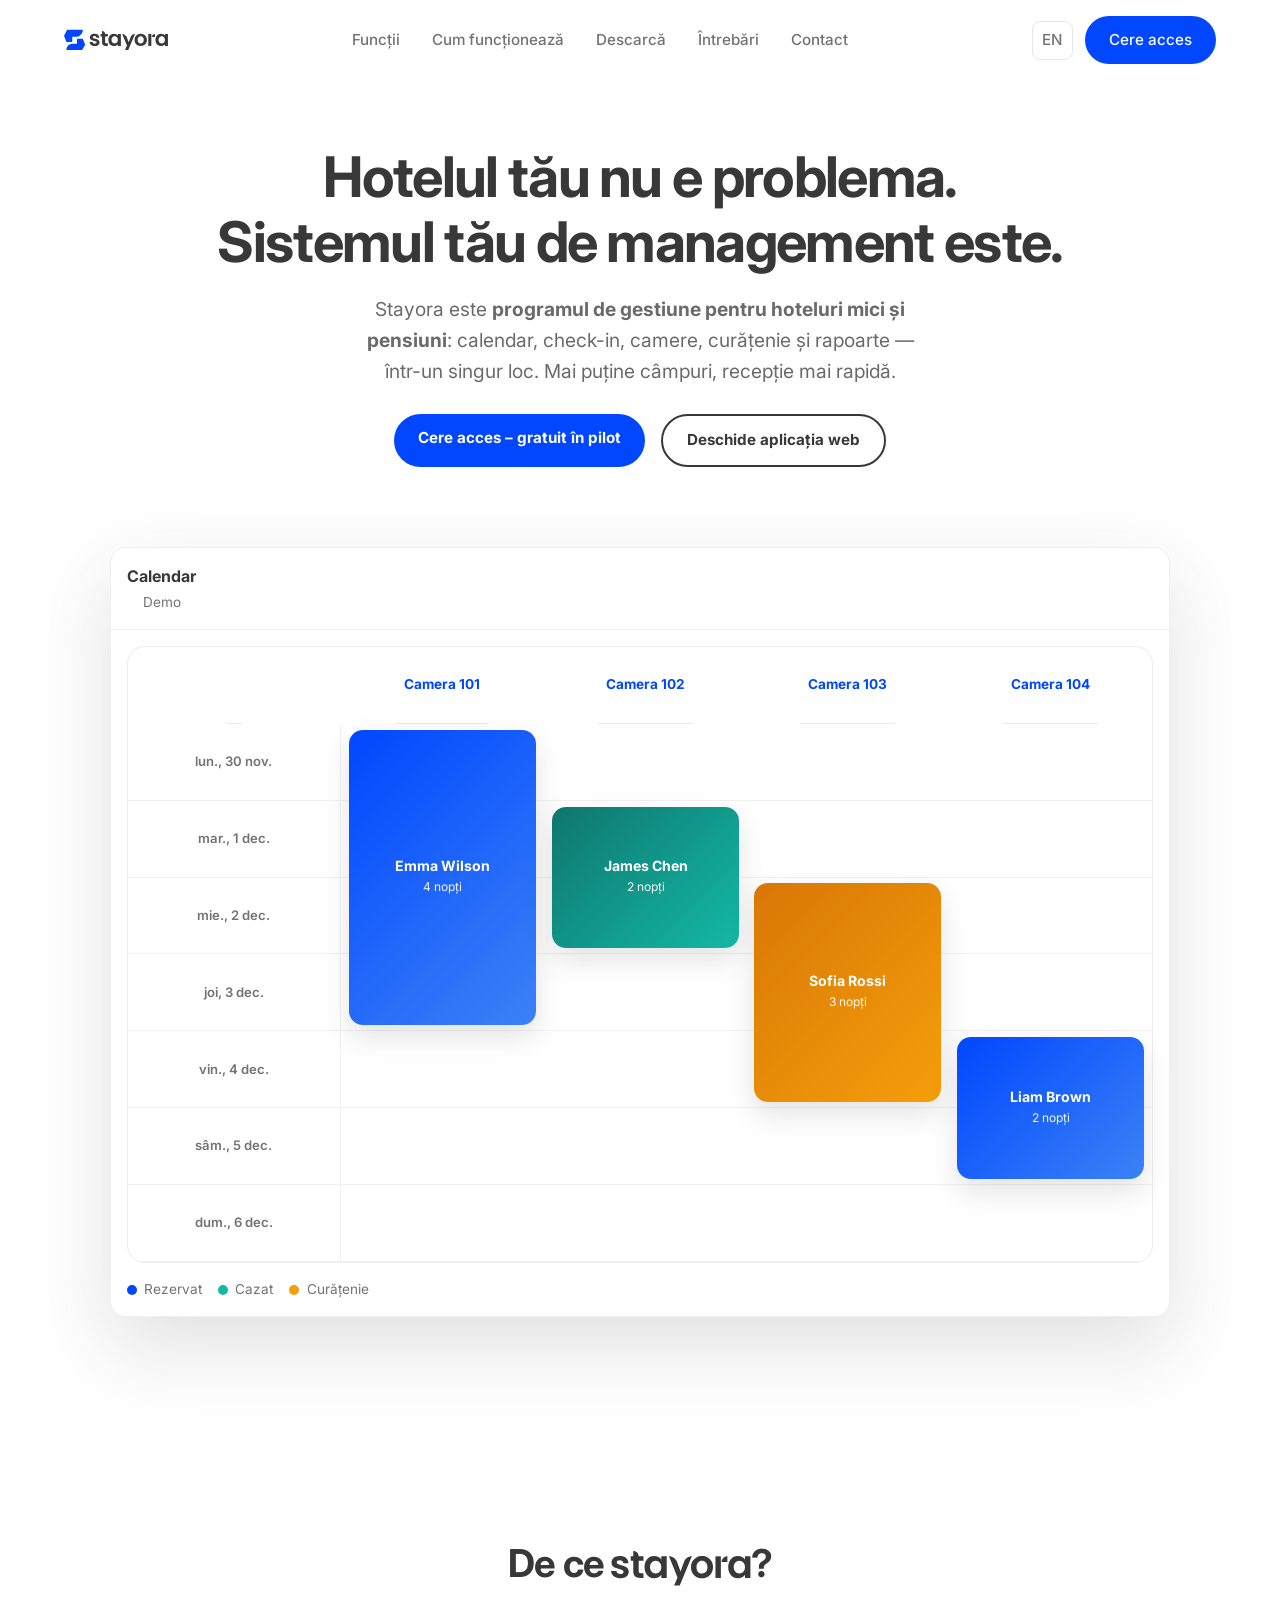
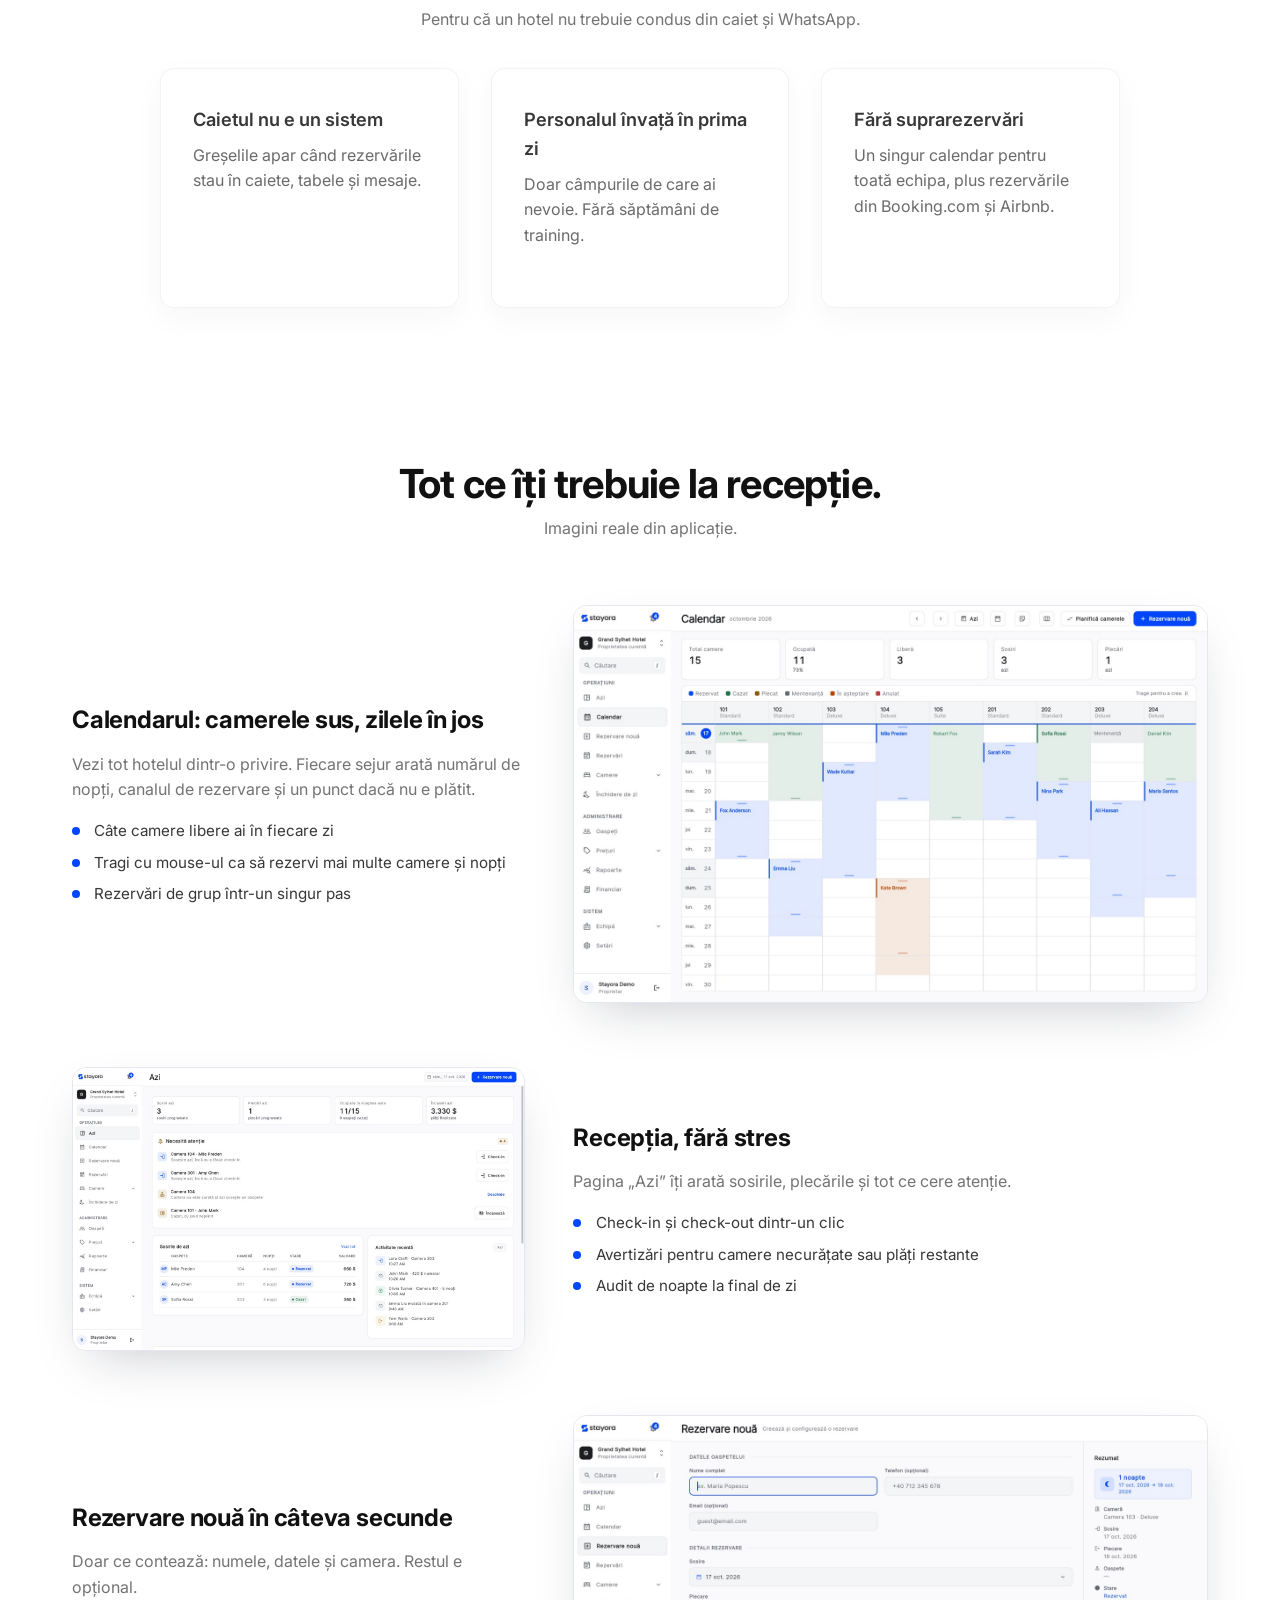
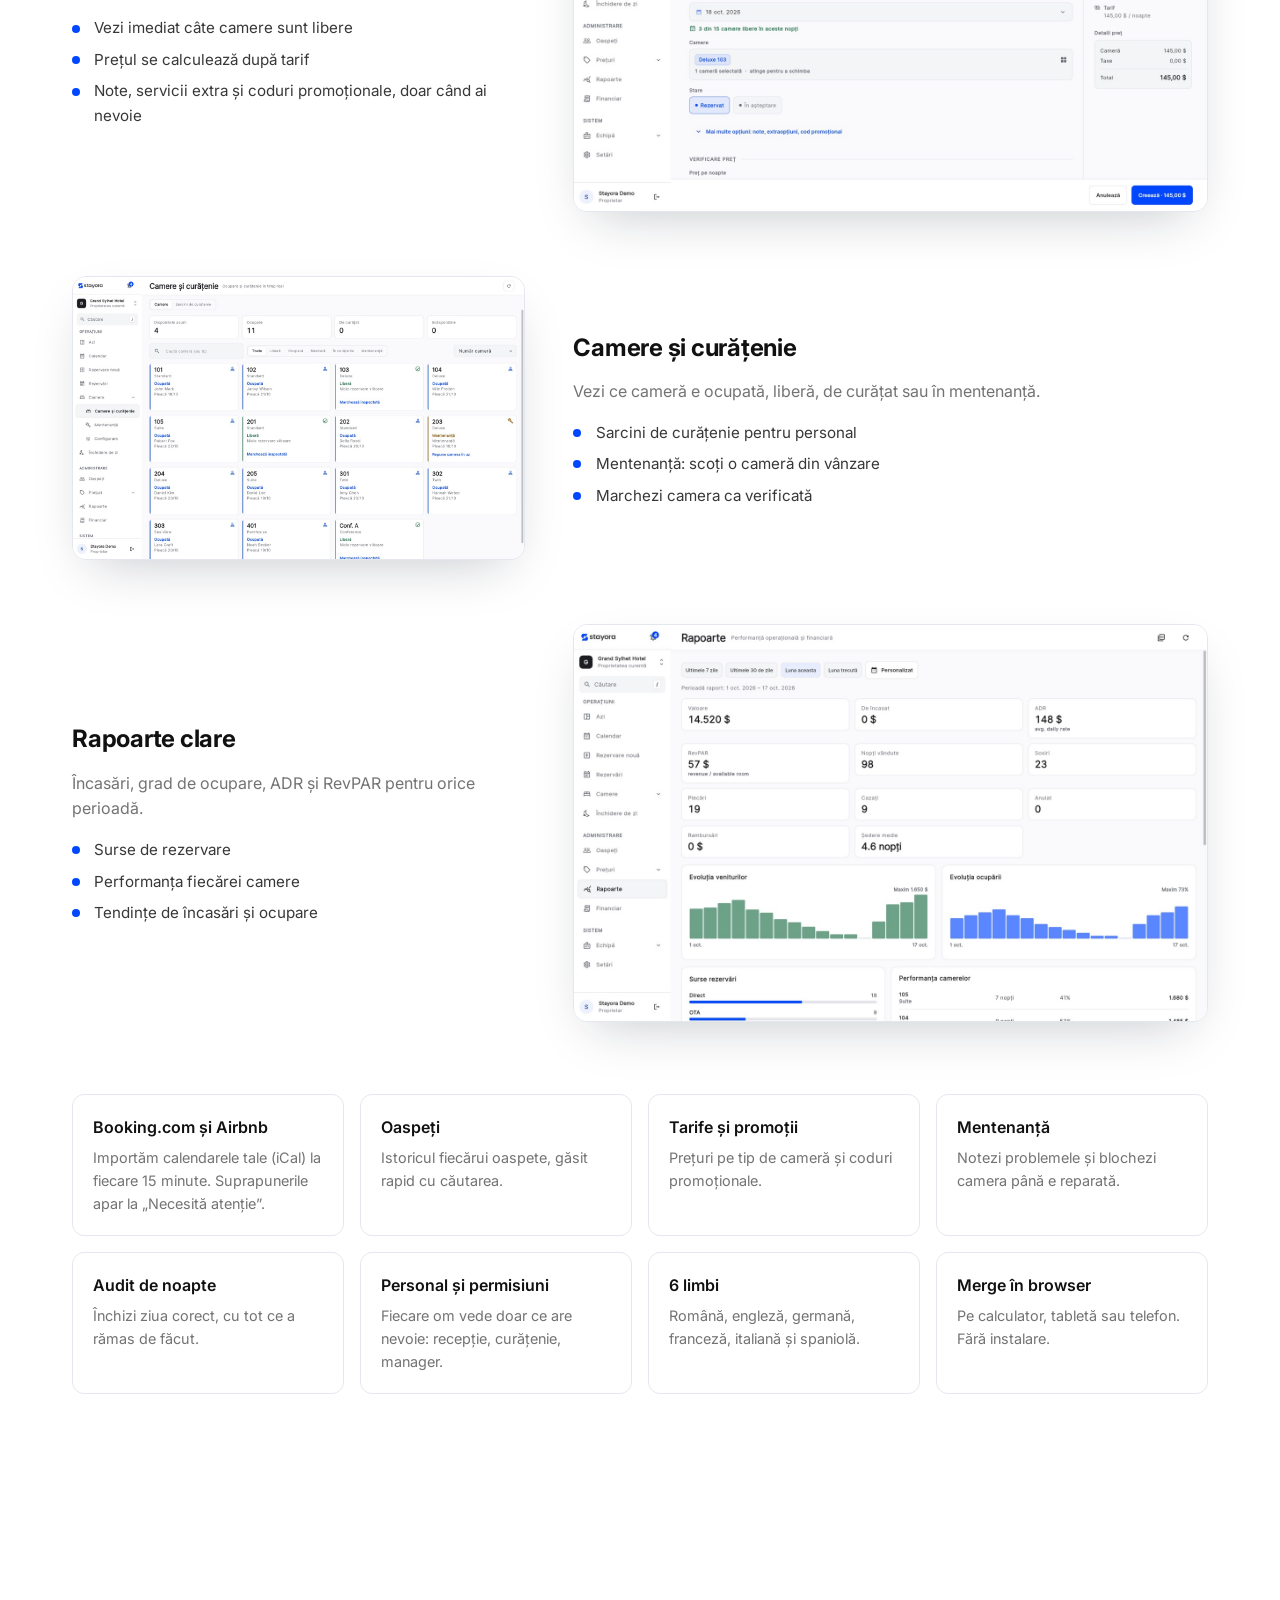
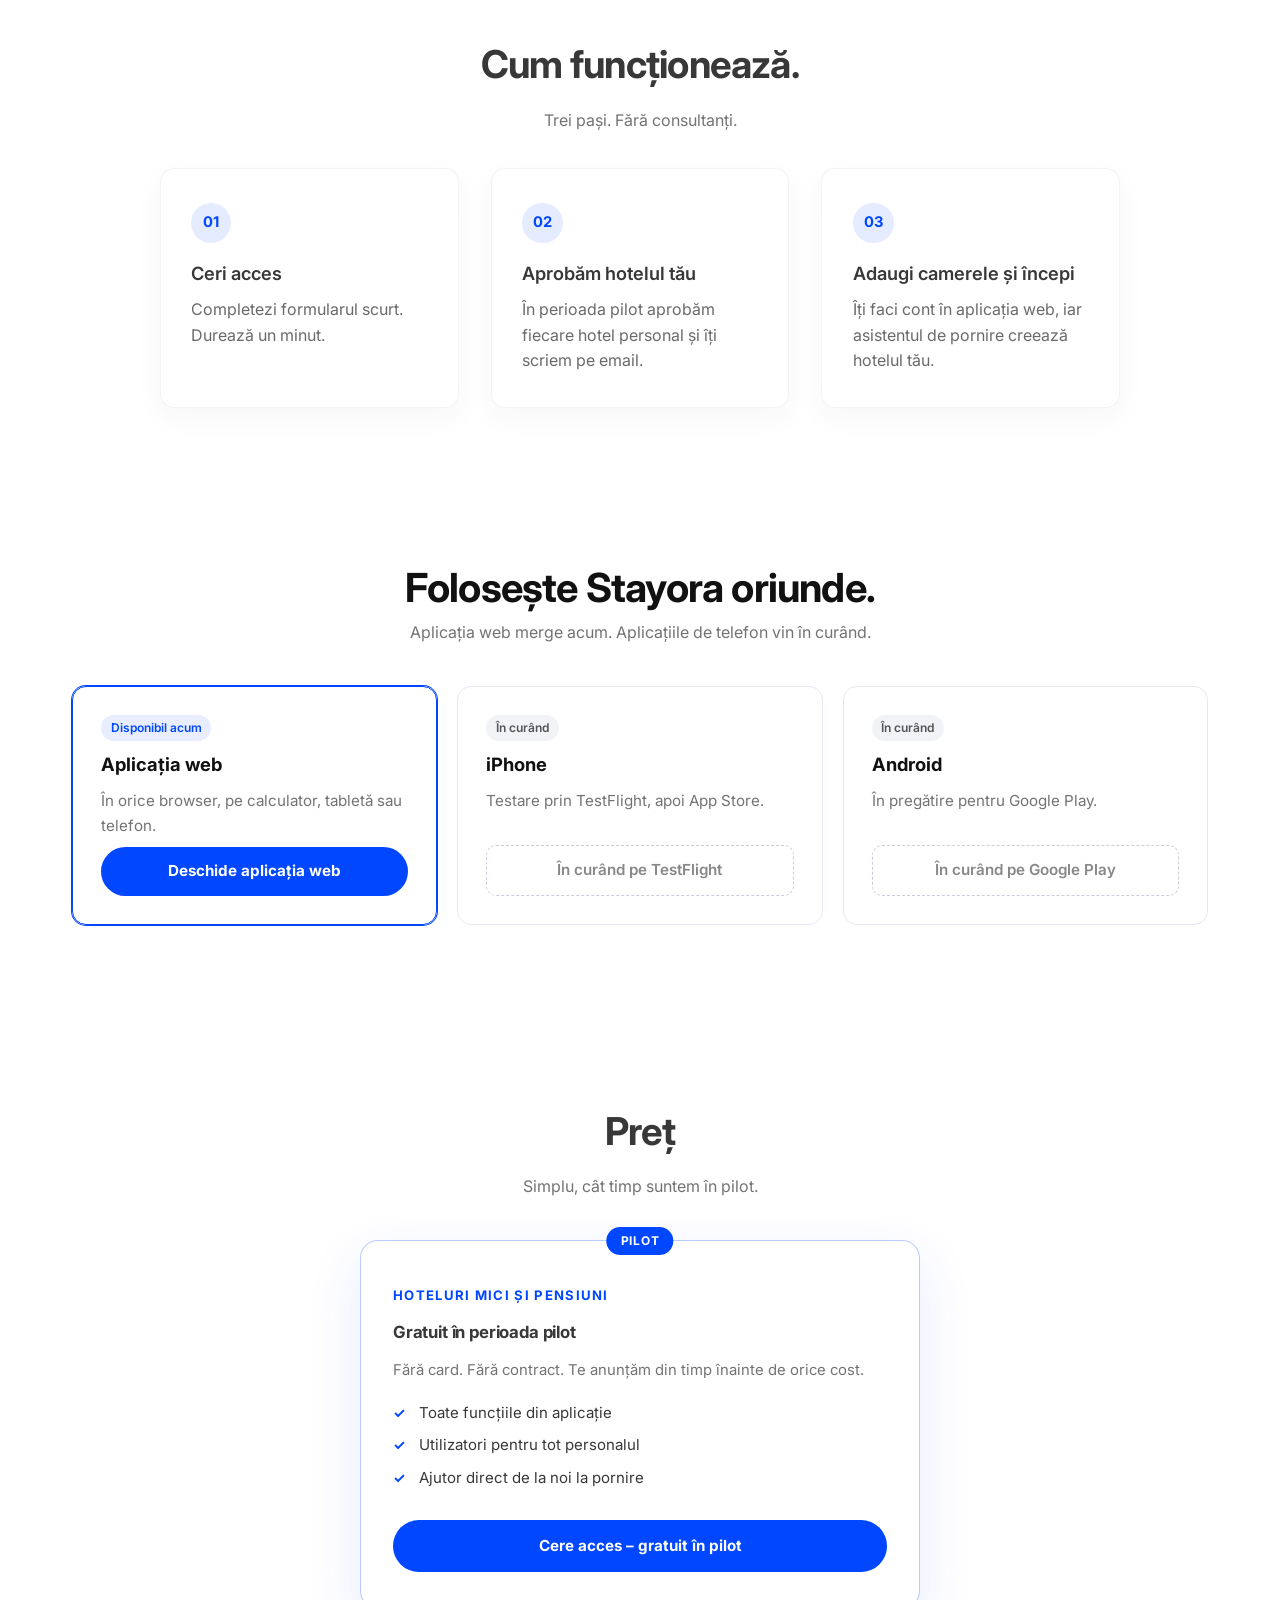
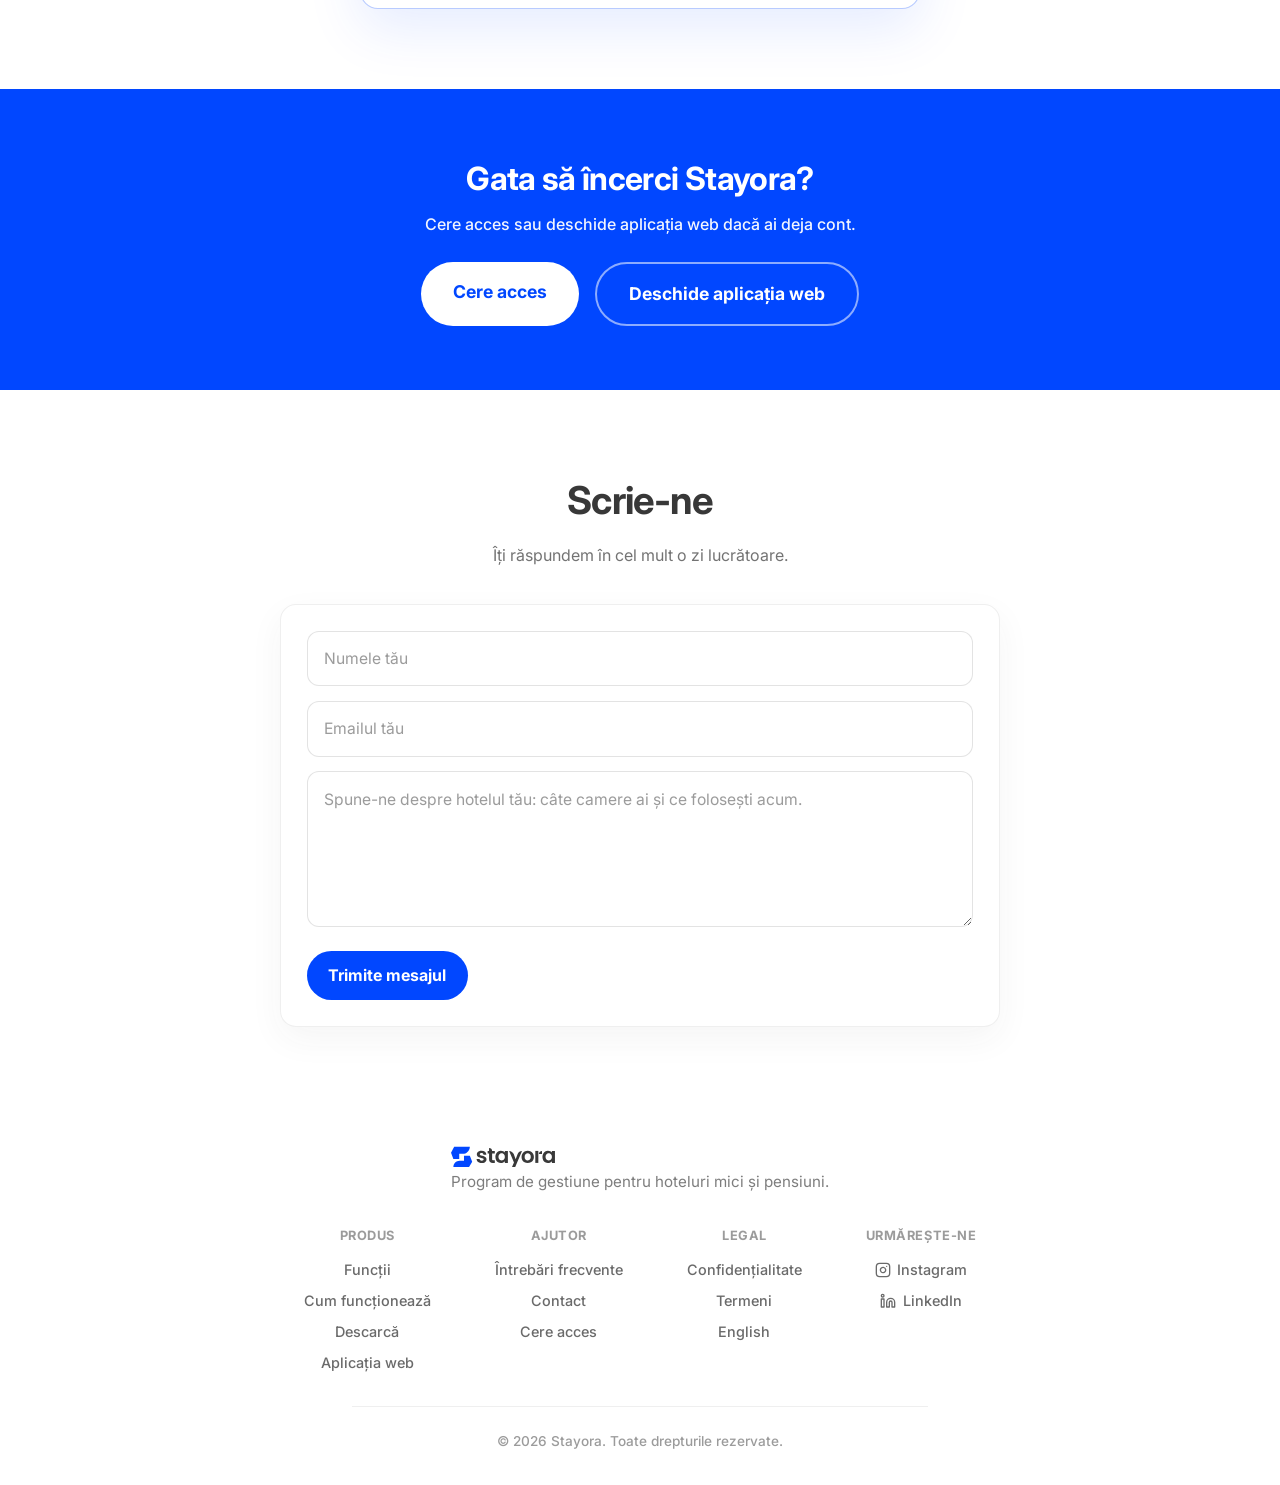
==== commit be8af26a: "Bring back the motto as the hero headline (RO + EN) Co-Authored-By: Claude Opus 5.5 <noreply@anthrop" ====
--- a/index.html
+++ b/index.html
@@ -111,7 +111,7 @@
     <main id="main-content">
     <section class="hero hero-with-demo">
         <div class="hero-inner load-reveal">
-            <h1>Recepția hotelului tău.<br>Mai simplă. Mai rapidă.</h1>
+            <h1>Hotelul tău nu e problema.<br>Sistemul tău de management este.</h1>
 
             <p class="hero-sub">
                 Stayora este <strong>programul de gestiune pentru hoteluri mici și pensiuni</strong>: calendar, check-in, camere, curățenie și rapoarte — într-un singur loc. Mai puține câmpuri, recepție mai rapidă.
